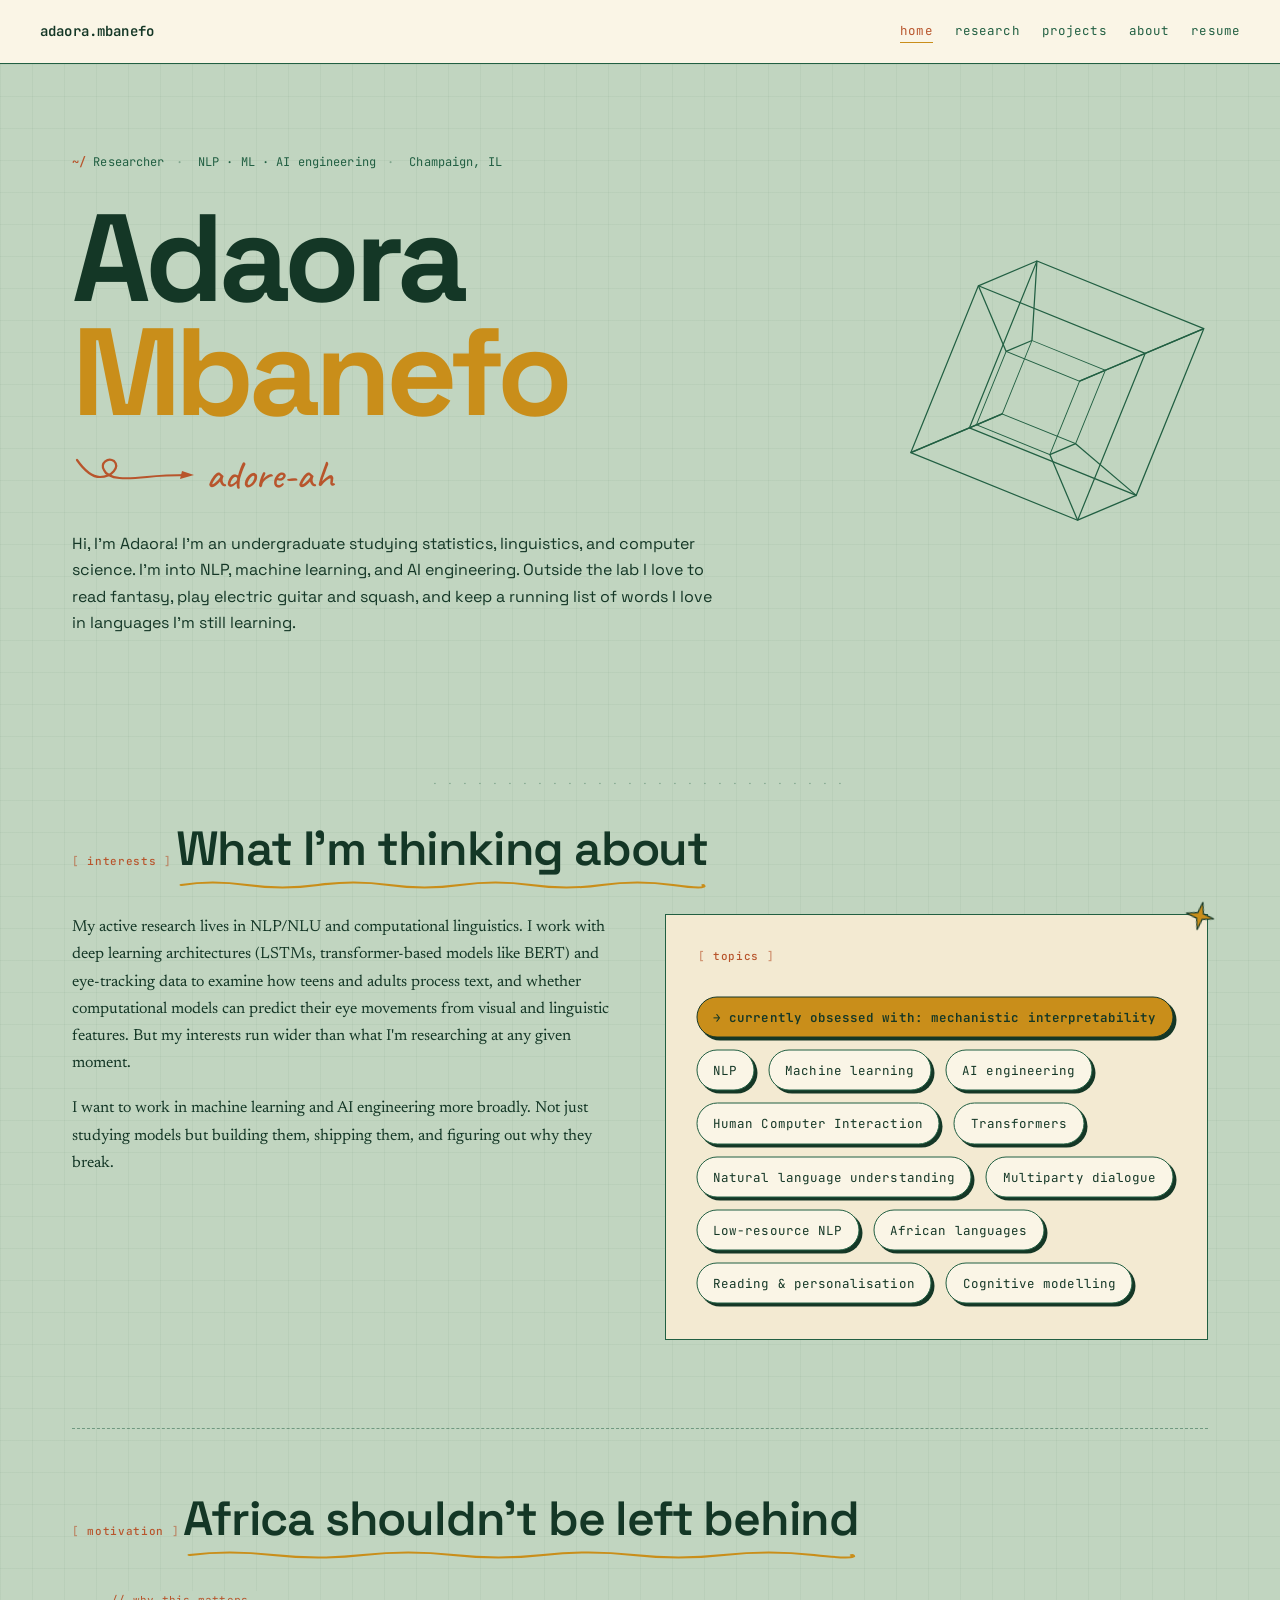
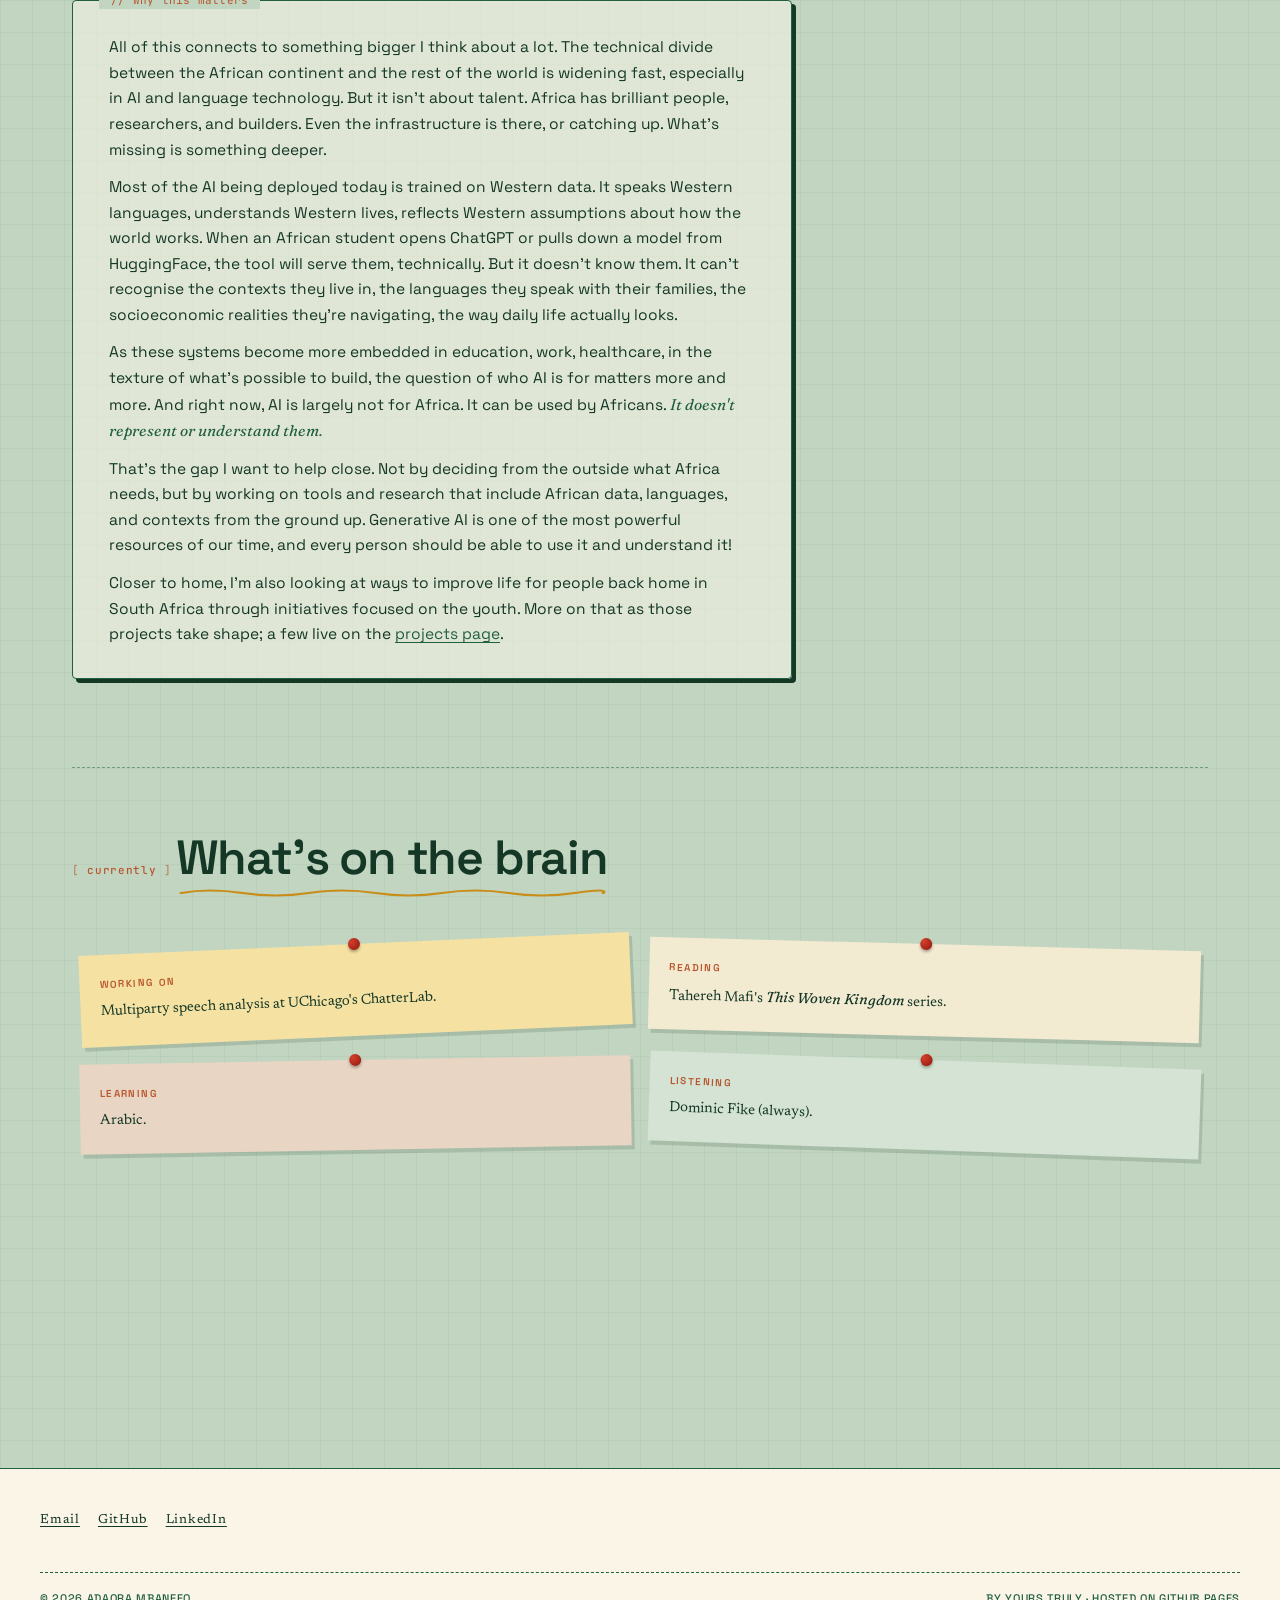
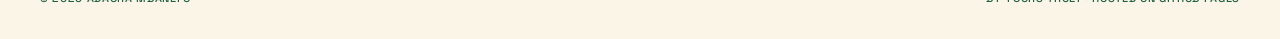
==== index.html @ 8d69d429 "cube position fix 2.0" ====
<!DOCTYPE html>
<html lang="en">
<head>
  <meta charset="UTF-8">
  <meta name="viewport" content="width=device-width, initial-scale=1.0">
  <title>Adaora Mbanefo</title>
  <meta name="description" content="Adaora Mbanefo is an undergraduate at UIUC. NLP, machine learning, AI engineering, and deep love of all things language.">
  <link rel="stylesheet" type="text/css" href="/style.css">
</head>
<body>

  <header>
    <div class="nav-inner">
      <a href="/" class="brand">adaora.mbanefo</a>
      <nav>
        <ul>
          <li><a href="/" class="active">home</a></li>
          <li><a href="/research/">research</a></li>
          <li><a href="/projects/">projects</a></li>
          <li><a href="/about/">about</a></li>
          <li><a href="/resume/">resume</a></li>
        </ul>
      </nav>
    </div>
  </header>

  <main>

    <!-- hero -->
    <section class="hero reveal">
      <div class="hero-text">
        <div class="meta">
          <span>Researcher</span>
          <span>NLP &middot; ML &middot; AI engineering</span>
          <span>Champaign, IL</span>
        </div>

        <h1>Adaora<br><span class="accent">Mbanefo</span></h1>
        <div class="pron-wrap">
          <svg class="arrow-to-pron" viewBox="0 0 130 40" xmlns="http://www.w3.org/2000/svg" aria-hidden="true">
            <path d="M 5 5 C 12 15 20 22 28 22 C 40 22 48 12 42 6 C 36 2 28 8 32 15 C 36 25 55 24 75 22 C 92 20 108 20 118 20" fill="none" stroke="#b8552c" stroke-width="2.2" stroke-linecap="round" stroke-linejoin="round"/>
            <path d="M 110 16 L 122 20 L 108 24 Z" fill="#b8552c"/>
          </svg>
          <span class="name-pronunciation">adore-ah</span>
        </div>

        <p class="hero-bio">
          Hi, I'm Adaora! I'm an undergraduate studying statistics,
          linguistics, and computer science. I'm into NLP, machine learning, and AI engineering.
          Outside the lab I love to read fantasy, play electric guitar and squash,
          and keep a running list of words I love in languages I'm still
          learning.
        </p>
      </div>

      <!-- rotating 4D tesseract wireframe -->
      <div class="tesseract-bg" aria-hidden="true">
        <svg viewBox="-100 -100 200 200" xmlns="http://www.w3.org/2000/svg" fill="none" stroke="#215f42" stroke-width="0.7">
          <g>
            <animateTransform attributeName="transform" attributeType="XML" type="rotate"
              from="0 0 0" to="360 0 0" dur="40s" repeatCount="indefinite"/>
            <!-- outer cube -->
            <polygon points="-50,-50 50,-50 50,50 -50,50"/>
            <polygon points="-25,-75 75,-75 75,25 -25,25"/>
            <line x1="-50" y1="-50" x2="-25" y2="-75"/>
            <line x1="50" y1="-50" x2="75" y2="-75"/>
            <line x1="50" y1="50" x2="75" y2="25"/>
            <line x1="-50" y1="50" x2="-25" y2="25"/>
            <!-- inner cube -->
            <polygon points="-22,-22 22,-22 22,22 -22,22" stroke-width="0.5"/>
            <polygon points="-11,-33 33,-33 33,11 -11,11" stroke-width="0.5"/>
            <line x1="-22" y1="-22" x2="-11" y2="-33"/>
            <line x1="22" y1="-22" x2="33" y2="-33"/>
            <line x1="22" y1="22" x2="33" y2="11"/>
            <line x1="-22" y1="22" x2="-11" y2="11"/>
            <!-- connections outer to inner -->
            <line x1="-50" y1="-50" x2="-22" y2="-22"/>
            <line x1="50" y1="-50" x2="22" y2="-22"/>
            <line x1="50" y1="50" x2="22" y2="22"/>
            <line x1="-50" y1="50" x2="-22" y2="22"/>
            <line x1="-25" y1="-75" x2="-11" y2="-33"/>
            <line x1="75" y1="-75" x2="33" y2="-33"/>
            <line x1="75" y1="25" x2="33" y2="11"/>
            <line x1="-25" y1="25" x2="-11" y2="11"/>
          </g>
        </svg>
      </div>
    </section>

    <div class="ascii-rule">· · · · · · · · · · · · · · · · · · · · · · · · · · · ·</div>

    <!-- interests -->
    <section class="reveal-on-scroll">
      <p class="eyebrow">Interests</p>
      <h2 class="section-h">What I'm thinking about<svg class="squiggle" viewBox="0 0 300 10" preserveAspectRatio="none" aria-hidden="true"><path d="M 3 5 Q 20 0, 40 5 T 80 5 T 120 5 T 160 5 T 200 5 T 240 5 T 280 5 T 297 5" fill="none" stroke="#c98e1a" stroke-width="2" stroke-linecap="round"/></svg></h2>

      <div class="two-col interests-cols">
        <div>
          <p>
            My active research lives in NLP/NLU and computational linguistics. I
            work with deep learning architectures (LSTMs, transformer-based
            models like BERT) and eye-tracking data to examine how teens and
            adults process text, and whether computational models can
            predict their eye movements from visual and linguistic features.
            But my interests run wider than what I'm researching at any
            given moment.
          </p>
          <p>
            I want to work in machine learning and AI engineering more
            broadly. Not just studying models but building them, shipping
            them, and figuring out why they break. 
          </p>
        </div>

        <div class="panel panel-warm" style="position: relative;">
          <svg viewBox="0 0 24 24" xmlns="http://www.w3.org/2000/svg" width="34" height="34" style="position: absolute; top: -16px; right: -10px; transform: rotate(12deg);">
            <path d="M12 2 L14 10 L22 12 L14 14 L12 22 L10 14 L2 12 L10 10 Z" fill="#c98e1a" stroke="#143726" stroke-width="0.8"/>
          </svg>
          <p class="eyebrow" style="margin-bottom:12px;">Topics</p>
          <div class="chips">
            <span class="chip chip-mustard">currently obsessed with: mechanistic interpretability</span>
            <span class="chip">NLP</span>
            <span class="chip">Machine learning</span>
            <span class="chip">AI engineering</span>
            <span class="chip">Human Computer Interaction</span>
            <span class="chip">Transformers</span>
            <span class="chip">Natural language understanding</span>
            <span class="chip">Multiparty dialogue</span>
            <span class="chip">Low-resource NLP</span>
            <span class="chip">African languages</span>
            <span class="chip">Reading &amp; personalisation</span>
            <span class="chip">Cognitive modelling</span>
          </div>
        </div>
      </div>
    </section>

    <hr class="divider">

    <!-- africa -->
    <section class="reveal-on-scroll">
      <p class="eyebrow">Motivation</p>
      <h2 class="section-h">Africa shouldn't be left behind<svg class="squiggle" viewBox="0 0 300 10" preserveAspectRatio="none" aria-hidden="true"><path d="M 3 5 Q 20 0, 40 5 T 80 5 T 120 5 T 160 5 T 200 5 T 240 5 T 280 5 T 297 5" fill="none" stroke="#c98e1a" stroke-width="2" stroke-linecap="round"/></svg></h2>

      <div class="motivation-block">
        <p>
          All of this connects to something bigger I think about a lot.
          The technical divide between the African continent and the
          rest of the world is widening fast, especially in AI and
          language technology. But it isn't about talent. Africa has
          brilliant people, researchers, and builders. Even the
          infrastructure is there, or catching up. What's missing is
          something deeper.
        </p>
        <p>
          Most of the AI being deployed today is trained on Western
          data. It speaks Western languages, understands Western lives,
          reflects Western assumptions about how the world works. When
          an African student opens ChatGPT or pulls down a model from
          HuggingFace, the tool will serve them, technically. But it
          doesn't know them. It can't recognise the contexts they live
          in, the languages they speak with their families, the
          socioeconomic realities they're navigating, the way daily
          life actually looks.
        </p>
        <p>
          As these systems become more embedded in education, work,
          healthcare, in the texture of what's possible to build, the
          question of who AI is for matters more and more. And right
          now, AI is largely not for Africa. It can be used by
          Africans. <em>It doesn't represent or understand them.</em>
        </p>
        <p>
          That's the gap I want to help close. Not by deciding from
          the outside what Africa needs, but by working on tools and
          research that include African data, languages, and contexts
          from the ground up. Generative AI is one of the most
          powerful resources of our time, and every person should be
          able to use it and understand it!
        </p>
        <p>
          Closer to home, I'm also looking at ways to improve life for
          people back home in South Africa through initiatives focused
          on the youth. More on that as those projects take shape; a
          few live on the <a href="/projects/">projects page</a>.
        </p>
      </div>
    </section>

    <hr class="divider">

    <!-- currently -->
    <section class="reveal-on-scroll">
      <p class="eyebrow">Currently</p>
      <h2 class="section-h">What's on the brain<svg class="squiggle" viewBox="0 0 260 10" preserveAspectRatio="none" aria-hidden="true"><path d="M 3 5 Q 20 0, 40 5 T 80 5 T 120 5 T 160 5 T 200 5 T 240 5 T 257 5" fill="none" stroke="#c98e1a" stroke-width="2" stroke-linecap="round"/></svg></h2>

      <div class="corkboard">
        <div class="sticky sticky-1">
          <div class="pushpin"></div>
          <span class="sticky-label">Working on</span>
          Multiparty speech analysis at UChicago's ChatterLab.
        </div>
        <div class="sticky sticky-2">
          <div class="pushpin"></div>
          <span class="sticky-label">Reading</span>
          Tahereh Mafi's <em>This Woven Kingdom</em> series.
        </div>
        <div class="sticky sticky-3">
          <div class="pushpin"></div>
          <span class="sticky-label">Learning</span>
          Arabic.
        </div>
        <div class="sticky sticky-4">
          <div class="pushpin"></div>
          <span class="sticky-label">Listening</span>
          Dominic Fike (always).
        </div>
      </div>
    </section>

  </main>

  <footer>
    <div class="footer-inner">
      <div>
        <div class="footer-links">
          <a href="mailto:adaorambanefo@gmail.com">Email</a>
          <a href="https://github.com/adodobird8" target="_blank" rel="noopener">GitHub</a>
          <a href="https://www.linkedin.com/in/adaora-mbanefo/" target="_blank" rel="noopener">LinkedIn</a>
        </div>
      </div>
      <div class="footer-copy">
        <span>&copy; 2026 Adaora Mbanefo</span>
        <span>By yours truly &middot; Hosted on GitHub Pages</span>
      </div>
    </div>
  </footer>

  <script src="/script.js" defer></script>
</body>
</html>
---- style.css ----
/* adaora mbanefo's personal site.
   sage + cream + mustard. serif body, characterful display. */

@import url('https://fonts.googleapis.com/css2?family=Caveat:wght@400;500&family=Fraunces:ital,opsz,wght,SOFT,WONK@0,9..144,400..700,0..100,0..1;1,9..144,400..700,0..100,0..1&family=JetBrains+Mono:wght@400;500;600&family=Newsreader:ital,opsz,wght@0,6..72,400..700;1,6..72,400..700&family=Space+Grotesk:wght@400;500;600;700&display=swap');

:root {
  --sage:        #c1d5c0;   /* original bg, kept */
  --sage-soft:   #d4e3d3;
  --sage-deep:   #a8c4a7;
  --forest:      #215f42;   /* original text, kept */
  --forest-ink:  #143726;
  --cream:       #faf5e6;
  --cream-warm:  #f3ead2;
  --mustard:     #c98e1a;
  --rust:        #b8552c;
  --ink:         #1a1a1a;

  --serif:      'Fraunces', 'Cormorant Garamond', Georgia, serif;
  --serif-body: 'Newsreader', 'Source Serif', Georgia, serif;
  --mono:       'Space Grotesk', 'Helvetica Neue', sans-serif;
  --mono-code:  'JetBrains Mono', 'Menlo', monospace;
  --sans-bold:  'Space Grotesk', 'Helvetica Neue', sans-serif;
  --script:     'Caveat', cursive;

  --maxw: 1200px;
}

* { box-sizing: border-box; }

html { scroll-behavior: smooth; }

body {
  font-family: var(--serif-body);
  font-size: 16px;
  line-height: 1.7;
  color: var(--forest-ink);
  background-color: var(--sage);
  margin: 0;
  padding: 0;
  /* techy grid pattern */
  background-image:
    linear-gradient(rgba(20,55,38,0.04) 1px, transparent 1px),
    linear-gradient(90deg, rgba(20,55,38,0.04) 1px, transparent 1px);
  background-size: 32px 32px;
}

::selection { background: var(--mustard); color: var(--cream); }

/* header / nav */

header {
  background: var(--cream);
  border-bottom: 1px solid var(--forest);
  padding: 18px 32px;
  position: sticky;
  top: 0;
  z-index: 50;
}

.nav-inner {
  max-width: var(--maxw);
  margin: 0 auto;
  display: flex;
  justify-content: space-between;
  align-items: center;
  flex-wrap: wrap;
  gap: 16px;
}

.brand {
  font-family: var(--mono-code);
  font-size: 14px;
  font-weight: 600;
  letter-spacing: 0.01em;
  color: var(--forest-ink);
  text-decoration: none;
  display: flex;
  align-items: baseline;
  gap: 8px;
}
.brand .dot { color: var(--mustard); font-size: 20px; line-height: 0; }

nav ul {
  list-style: none;
  margin: 0;
  padding: 0;
  display: flex;
  flex-wrap: wrap;
  gap: 22px;
}

nav ul li a {
  color: var(--forest);
  text-decoration: none;
  font-family: var(--mono-code);
  font-size: 12.5px;
  font-weight: 400;
  letter-spacing: 0.01em;
  text-transform: none;
  position: relative;
  padding: 4px 0;
  transition: color 0.2s;
}

nav ul li a::after {
  content: "";
  position: absolute;
  left: 0;
  bottom: 0;
  width: 0;
  height: 1.5px;
  background: var(--mustard);
  transition: width 0.25s ease;
}

nav ul li a:hover { color: var(--rust); }
nav ul li a:hover::after { width: 100%; }
nav ul li a.active { color: var(--rust); }
nav ul li a.active::after { width: 100%; }

/* layout */

main {
  max-width: var(--maxw);
  margin: 0 auto;
  padding: 64px 32px 120px;
}

section { margin-bottom: 88px; }

/* typography */

h1, h2, h3 {
  font-family: var(--serif);
  font-weight: 450;
  color: var(--forest-ink);
  font-variation-settings: 'SOFT' 50, 'WONK' 0;
}

h1 {
  font-family: var(--sans-bold);
  font-size: clamp(56px, 11vw, 124px);
  line-height: 0.92;
  letter-spacing: -0.045em;
  margin: 0 0 8px;
  font-weight: 700;
  padding-bottom: 4px;
}

h1 .accent { color: var(--mustard); font-style: normal; font-weight: 700; }

.name-pronunciation {
  font-family: var(--script);
  font-size: 40px;
  font-weight: 500;
  color: var(--rust);
  margin: 0;
  letter-spacing: 0.01em;
  line-height: 1;
  display: inline-block;
}

h2 {
  font-family: var(--sans-bold);
  font-size: clamp(32px, 5vw, 48px);
  line-height: 1.1;
  letter-spacing: -0.025em;
  margin: 0 0 24px;
  font-weight: 600;
  padding-bottom: 4px;
}

h3 {
  font-family: var(--sans-bold);
  font-size: 22px;
  line-height: 1.25;
  margin: 0 0 8px;
  font-weight: 600;
  letter-spacing: -0.015em;
  padding-bottom: 2px;
}

.eyebrow {
  font-family: var(--mono-code);
  font-size: 11px;
  font-weight: 500;
  letter-spacing: 0.06em;
  text-transform: lowercase;
  color: var(--rust);
  margin-bottom: 14px;
  display: inline-block;
}
.eyebrow::before {
  content: "[ ";
  opacity: 0.6;
}
.eyebrow::after {
  content: " ]";
  opacity: 0.6;
}

p { margin: 0 0 18px; }

a { color: var(--forest); text-decoration: underline; text-decoration-thickness: 1px; text-underline-offset: 3px; }
a:hover { color: var(--rust); }

/* hero */

.hero {
  padding-top: 24px;
  padding-bottom: 32px;
  position: relative;
  display: grid;
  grid-template-columns: minmax(0, 1fr) 360px;
  align-items: center;
  gap: 32px;
}
.hero-text { min-width: 0; }
@media (max-width: 900px) {
  .hero { grid-template-columns: 1fr; }
}

.hero .meta {
  display: block;
  font-family: var(--mono-code);
  font-size: 12px;
  font-weight: 400;
  letter-spacing: 0.01em;
  text-transform: none;
  color: var(--forest);
  margin-bottom: 28px;
}
.hero .meta::before {
  content: "~/ ";
  color: var(--rust);
  font-weight: 500;
}
.hero .meta span {
  display: inline;
  margin-right: 4px;
}
.hero .meta span::before {
  content: "";
  display: none;
}
.hero .meta span:not(:last-child)::after {
  content: " · ";
  color: var(--forest);
  opacity: 0.4;
  margin: 0 4px;
}

.hero-bio {
  max-width: 640px;
  font-family: var(--sans-bold);
  font-size: 16px;
  font-weight: 400;
  line-height: 1.65;
  margin-top: 26px;
}

/* card / panel */

.panel {
  background: var(--cream);
  border: 1px solid var(--forest);
  padding: 28px 32px;
  position: relative;
}

.panel + .panel { margin-top: 20px; }

.panel-warm {
  background: var(--cream-warm);
}

/* dashed divider in the indie-web spirit */
.divider {
  border: none;
  border-top: 1px dashed var(--forest);
  margin: 64px 0;
  opacity: 0.5;
}

/* two-column */

.two-col {
  display: grid;
  grid-template-columns: 1fr 1fr;
  gap: 48px;
}
.interests-cols {
  grid-template-columns: 1.2fr 0.8fr;
  align-items: start;
}
@media (max-width: 720px) {
  .two-col { grid-template-columns: 1fr; gap: 32px; }
  .interests-cols { grid-template-columns: 1fr; }
}

/* tag chips */

.chips {
  display: flex;
  flex-wrap: wrap;
  gap: 12px 14px;
  margin-top: 16px;
  padding: 4px 0 6px;
}
.chip {
  font-family: var(--mono-code);
  font-size: 12.5px;
  font-weight: 400;
  letter-spacing: 0.005em;
  padding: 9px 16px;
  background: var(--cream);
  border: 1px solid var(--forest);
  color: var(--forest-ink);
  border-radius: 999px;
  display: inline-block;
  box-shadow: 3px 3px 0 var(--forest-ink);
  transform: translate(-1.5px, -1.5px);
  transition: transform 0.2s cubic-bezier(0.34, 1.56, 0.64, 1), box-shadow 0.2s, background 0.2s;
  cursor: default;
  white-space: nowrap;
}
.chip:hover {
  transform: translate(-4px, -4px);
  box-shadow: 6px 6px 0 var(--forest-ink);
  background: var(--cream-warm);
}
.chip-mustard {
  background: var(--mustard);
  color: var(--forest-ink);
  border-color: var(--forest-ink);
  font-weight: 600;
}
.chip-mustard::before { content: "→ "; }
.chip-mustard:hover { background: var(--mustard); }

/* see-through workshop bubbles */
.chip-ghost {
  background: transparent;
  box-shadow: none;
  transform: none;
  border-style: dashed;
  color: var(--forest);
}
.chip-ghost:hover {
  background: rgba(250, 245, 230, 0.4);
  box-shadow: none;
  transform: translateY(-2px);
}

/* project / research grid */

.grid {
  display: grid;
  grid-template-columns: repeat(2, 1fr);
  gap: 24px;
}
@media (max-width: 720px) {
  .grid { grid-template-columns: 1fr; }
}

.card {
  background: var(--cream);
  border: 1px solid var(--forest);
  padding: 28px;
  display: flex;
  flex-direction: column;
  gap: 12px;
  transition: transform 0.3s cubic-bezier(0.34, 1.56, 0.64, 1), box-shadow 0.3s;
  position: relative;
}
.card:hover {
  transform: translate(-4px, -4px);
  box-shadow: 8px 8px 0 var(--forest-ink);
}

/* Scroll-reveal: sections fade up as they enter view */
.reveal-on-scroll {
  opacity: 0;
  transform: translateY(24px);
  transition: opacity 0.7s ease, transform 0.7s cubic-bezier(0.22, 1, 0.36, 1);
}
.reveal-on-scroll.is-visible {
  opacity: 1;
  transform: translateY(0);
}

/* Floating background doodles */
.doodle {
  position: absolute;
  pointer-events: none;
  opacity: 0.35;
  z-index: 0;
}
.doodle-squiggle {
  animation: doodle-drift 8s ease-in-out infinite;
}
@keyframes doodle-drift {
  0%, 100% { transform: translate(0, 0) rotate(0deg); }
  50% { transform: translate(4px, -6px) rotate(3deg); }
}
.card .card-meta {
  font-family: var(--mono);
  font-size: 11px;
  letter-spacing: 0.12em;
  text-transform: uppercase;
  color: var(--rust);
}
.card h3 { font-size: 26px; margin: 0; }
.card p { font-size: 14px; margin: 0; }
.card .card-links {
  margin-top: auto;
  display: flex;
  gap: 16px;
  font-size: 12px;
  letter-spacing: 0.06em;
  text-transform: uppercase;
  padding-top: 12px;
}

/* workshop / "coming soon" section */

.workshop-intro {
  font-family: var(--serif);
  font-style: italic;
  font-size: 24px;
  color: var(--forest);
  margin: 0 0 36px;
  letter-spacing: 0.01em;
}

.workshop-grid {
  display: grid;
  grid-template-columns: repeat(2, 1fr);
  gap: 16px;
  margin-top: 16px;
}
@media (max-width: 720px) {
  .workshop-grid { grid-template-columns: 1fr; }
}

.workshop-card {
  border: 1.5px dashed var(--forest);
  background: rgba(243, 234, 210, 0.5);
  padding: 22px 24px;
  border-radius: 4px;
  display: flex;
  flex-direction: column;
  gap: 14px;
}
.workshop-card h3 {
  font-family: var(--sans-bold);
  font-size: 19px;
  font-weight: 600;
  letter-spacing: -0.015em;
  line-height: 1.1;
  margin: 0;
  color: var(--forest-ink);
}

.workshop-pending {
  text-align: center;
  font-family: var(--mono);
  font-size: 12px;
  letter-spacing: 0.4em;
  text-transform: uppercase;
  color: var(--rust);
  margin-top: 44px;
  font-style: italic;
  opacity: 0.85;
}

/* research entries */

.research-entries {
  margin-top: 24px;
}
.research-entry {
  border-left: 2px solid var(--forest);
  padding: 4px 0 4px 26px;
  margin-bottom: 44px;
}
.research-lab {
  font-family: var(--mono-code);
  font-size: 12px;
  color: var(--rust);
  margin: 0 0 8px;
  letter-spacing: 0.01em;
}
.research-entry h2 {
  font-family: var(--sans-bold);
  font-size: clamp(22px, 3vw, 28px);
  font-weight: 600;
  letter-spacing: -0.015em;
  line-height: 1.12;
  margin: 0 0 10px;
  max-width: 720px;
}
.research-people {
  font-family: var(--mono-code);
  font-size: 12.5px;
  color: var(--forest);
  margin: 0 0 16px;
}
.research-people .with-label {
  color: var(--rust);
  font-size: 12.5px;
  margin-right: 6px;
}
.research-entry p {
  font-family: var(--sans-bold);
  max-width: 720px;
  font-size: 14.5px;
  line-height: 1.65;
  margin: 0 0 12px;
}
.research-entry p:last-child {
  margin-bottom: 0;
}

/* lists for research */

.pubs { list-style: none; margin: 0; padding: 0; }
.pubs li {
  border-top: 1px solid var(--forest);
  padding: 24px 0;
  display: grid;
  grid-template-columns: 100px 1fr;
  gap: 24px;
  align-items: start;
}
.pubs li:last-child { border-bottom: 1px solid var(--forest); }
.pubs .year {
  font-family: var(--mono);
  font-size: 13px;
  letter-spacing: 0.1em;
  color: var(--rust);
  padding-top: 4px;
}
.pubs .pub-title { font-family: var(--serif); font-size: 22px; line-height: 1.25; margin-bottom: 8px; }
.pubs .pub-meta { font-size: 13px; color: var(--forest); margin-bottom: 6px; }
.pubs .pub-status {
  display: inline-block;
  font-family: var(--mono);
  font-size: 10px;
  letter-spacing: 0.1em;
  text-transform: uppercase;
  padding: 3px 8px;
  background: var(--sage-soft);
  border: 1px solid var(--forest);
  margin-top: 6px;
}
@media (max-width: 600px) {
  .pubs li { grid-template-columns: 1fr; gap: 8px; }
}

/* resume styles */

.resume {
  background: var(--cream);
  border: 1px solid var(--forest);
  padding: 56px 64px;
}
@media (max-width: 720px) {
  .resume { padding: 32px 24px; }
}

.resume h2 {
  font-size: 36px;
  margin-top: 36px;
  margin-bottom: 16px;
  border-bottom: 1px solid var(--forest);
  padding-bottom: 8px;
}
.resume h2:first-of-type { margin-top: 0; }
.resume .resume-item { margin-bottom: 20px; }
.resume .resume-item .row {
  display: flex;
  justify-content: space-between;
  flex-wrap: wrap;
  gap: 8px;
  margin-bottom: 4px;
}
.resume .resume-item .role { font-weight: 700; }
.resume .resume-item .when {
  font-family: var(--mono);
  font-size: 12px;
  color: var(--rust);
  letter-spacing: 0.06em;
}
.resume .resume-item ul {
  margin: 6px 0 0;
  padding-left: 18px;
  font-size: 14px;
}
.resume .resume-item ul li { margin-bottom: 4px; }

.resume .download {
  display: inline-block;
  margin-top: 24px;
  padding: 10px 20px;
  background: var(--mustard);
  color: var(--cream);
  text-decoration: none;
  font-family: var(--mono);
  font-size: 12px;
  letter-spacing: 0.12em;
  text-transform: uppercase;
  border: 1px solid var(--forest-ink);
  transition: transform 0.2s;
}
.resume .download:hover { transform: translate(-2px, -2px); box-shadow: 4px 4px 0 var(--forest-ink); color: var(--cream); }

/* currently — bulletin board with sticky notes */

.corkboard {
  display: grid;
  grid-template-columns: repeat(2, 1fr);
  gap: 24px 18px;
  padding: 22px 8px 30px;
}
@media (max-width: 620px) {
  .corkboard { grid-template-columns: 1fr; }
}

.sticky {
  padding: 22px 20px;
  min-height: 90px;
  font-family: var(--serif-body);
  font-size: 14.5px;
  line-height: 1.55;
  color: var(--forest-ink);
  position: relative;
  transition: transform 0.3s cubic-bezier(0.34, 1.56, 0.64, 1), box-shadow 0.3s;
  box-shadow: 3px 4px 0 rgba(20,55,38,0.15);
}
.sticky:hover {
  transform: scale(1.05) rotate(0deg) !important;
  box-shadow: 5px 6px 0 rgba(20,55,38,0.25);
  z-index: 10;
}
.sticky em {
  font-family: var(--serif);
  font-variation-settings: 'SOFT' 60;
}
.sticky-label {
  font-family: var(--mono);
  font-size: 10px;
  font-weight: 600;
  letter-spacing: 0.14em;
  text-transform: uppercase;
  color: var(--rust);
  margin-bottom: 8px;
  display: block;
}
.sticky-1 { background: #f5e2a3; transform: rotate(-2.5deg); }
.sticky-2 { background: #f3ead2; transform: rotate(1.5deg); }
.sticky-3 { background: #e8d5c4; transform: rotate(-1deg); }
.sticky-4 { background: #d4e3d3; transform: rotate(2deg); }

.pushpin {
  position: absolute;
  top: -6px;
  left: 50%;
  transform: translateX(-50%);
  width: 12px;
  height: 12px;
  border-radius: 50%;
  background: radial-gradient(circle at 30% 30%, #d63d2a, #8b1a0f);
  box-shadow: 0 2px 3px rgba(0,0,0,0.3);
}

/* section headings with permanent squiggle underline */

.section-h {
  display: inline-block;
  position: relative;
  padding-bottom: 14px;
}
.section-h .squiggle {
  position: absolute;
  bottom: 0;
  left: 0;
  width: 100%;
  height: 10px;
  overflow: visible;
}

/* hero — hand-drawn arrow to adore-ah (flex layout, tip aligned to text center) */

.pron-wrap {
  display: inline-flex;
  align-items: center;
  gap: 4px;
  margin-top: 14px;
}
.arrow-to-pron {
  width: 130px;
  height: 40px;
  flex-shrink: 0;
  pointer-events: none;
}

/* techy project cards */

.project-grid {
  display: grid;
  grid-template-columns: repeat(2, 1fr);
  gap: 16px;
  margin-top: 16px;
}
@media (max-width: 720px) {
  .project-grid { grid-template-columns: 1fr; }
}
.project-card {
  border: 1px solid var(--forest);
  background: var(--cream);
  padding: 22px 24px;
  border-radius: 4px;
  box-shadow: 4px 4px 0 var(--forest-ink);
  transition: transform 0.2s cubic-bezier(0.34, 1.56, 0.64, 1), box-shadow 0.2s;
  display: flex;
  flex-direction: column;
}
.project-card:hover {
  transform: translate(-3px, -3px);
  box-shadow: 7px 7px 0 var(--forest-ink);
}
.project-card .p-meta {
  font-family: var(--mono-code);
  font-size: 10.5px;
  color: var(--rust);
  letter-spacing: 0.04em;
  margin-bottom: 8px;
}
.project-card h3 {
  font-family: var(--sans-bold);
  font-size: 19px;
  font-weight: 600;
  letter-spacing: -0.015em;
  margin: 0 0 8px;
}
.project-card p {
  font-family: var(--sans-bold);
  font-size: 13.5px;
  line-height: 1.55;
  margin: 0 0 14px;
  color: var(--forest-ink);
}
.p-tags { display: flex; flex-wrap: wrap; gap: 6px; margin-top: auto; }
.p-tags span {
  font-family: var(--mono-code);
  font-size: 10px;
  padding: 4px 9px;
  border: 1px solid rgba(20,55,38,0.3);
  border-radius: 999px;
  color: var(--forest);
}
.p-links {
  margin-top: 14px;
  font-family: var(--mono-code);
  font-size: 12px;
}
.p-links a { color: var(--forest); text-decoration: none; border-bottom: 1px dashed var(--forest); }
.p-links a:hover { color: var(--rust); border-color: var(--rust); }
.workshop-intro {
  font-family: var(--mono-code);
  font-size: 13px;
  color: var(--forest);
  margin: 0 0 16px;
  opacity: 0.8;
}

/* internal page headers (techy) */

.page-head { margin-bottom: 48px; }
.page-title {
  font-family: var(--sans-bold);
  font-size: clamp(48px, 8vw, 84px);
  font-weight: 700;
  letter-spacing: -0.035em;
  line-height: 0.95;
  margin: 0;
  color: var(--forest-ink);
}
.page-subtitle {
  font-family: var(--mono-code);
  font-size: 13px;
  color: var(--rust);
  margin: 14px 0 0;
}
.page-subtitle a { color: var(--forest); }
.more-coming {
  text-align: center;
  font-family: var(--mono-code);
  font-size: 13px;
  color: var(--forest);
  opacity: 0.7;
}

/* about page body */

.about-body {
  max-width: 680px;
}
.about-body p {
  font-family: var(--sans-bold);
  font-size: 16px;
  line-height: 1.7;
  margin: 0 0 20px;
  color: var(--forest-ink);
}
.about-lab-block {
  border: 1px solid var(--forest);
  background: rgba(250, 245, 230, 0.55);
  padding: 26px 30px;
  border-radius: 4px;
  box-shadow: 4px 4px 0 var(--forest-ink);
  max-width: 680px;
  margin-top: 36px;
}
.outside-list {
  list-style: none;
  padding: 0;
  margin: 0;
  font-family: var(--sans-bold);
  font-size: 15px;
  line-height: 1.95;
}
.outside-list em { font-family: var(--serif); font-style: italic; }

/* about — things i love list */

.things-list ul { list-style: none; padding: 0; margin: 0; }
.things-list li {
  font-family: var(--sans-bold);
  font-size: 15px;
  line-height: 1.6;
  padding: 12px 0;
  border-bottom: 1px dashed rgba(20,55,38,0.2);
  display: flex;
  gap: 16px;
  align-items: baseline;
}
.things-list li:last-child { border-bottom: none; }
.things-list .kind {
  font-family: var(--mono-code);
  font-size: 11px;
  color: var(--rust);
  letter-spacing: 0.06em;
  flex-shrink: 0;
  width: 90px;
}
.things-list em { font-family: var(--serif); font-style: italic; }

/* rotating tesseract wireframe (sits in the hero's right column, SVG self-animates) */
.tesseract-bg {
  width: 100%;
  max-width: 360px;
  opacity: 0.5;
  pointer-events: none;
  justify-self: center;
}
.tesseract-bg svg { width: 100%; height: auto; display: block; }
@media (max-width: 900px) {
  .tesseract-bg {
    display: none;
  }
}

/* motivation block — code-comment framing (replaces africa panel) */

.motivation-block {
  border: 1px solid var(--forest);
  background: rgba(250, 245, 230, 0.55);
  padding: 34px 36px 30px;
  border-radius: 4px;
  font-family: var(--sans-bold);
  font-size: 15.5px;
  line-height: 1.65;
  color: var(--forest-ink);
  position: relative;
  max-width: 720px;
  box-shadow: 4px 4px 0 var(--forest-ink);
  margin-top: 16px;
}
.motivation-block::before {
  content: "// why this matters";
  position: absolute;
  top: -10px;
  left: 26px;
  background: var(--sage);
  padding: 0 12px;
  font-family: var(--mono-code);
  font-size: 11px;
  color: var(--rust);
  letter-spacing: 0.02em;
}
.motivation-block p { margin: 0 0 12px; }
.motivation-block p:last-child { margin-bottom: 0; }
.motivation-block em {
  font-family: var(--serif);
  font-style: italic;
  color: var(--forest);
}

/* africa-shaped focus panel (uses actual SVG file with overlay text) */

.africa-panel {
  max-width: 560px;
  margin: 0 auto;
}
.africa-map {
  position: relative;
  width: 100%;
}
.africa-img {
  width: 100%;
  height: auto;
  display: block;
}
.africa-overlay {
  position: absolute;
  top: 20%;
  left: 22%;
  right: 22%;
  font-family: var(--serif-body);
  color: var(--forest-ink);
}
.africa-overlay .eyebrow {
  font-family: var(--mono);
  font-size: 10px;
  font-weight: 600;
  letter-spacing: 0.1em;
  text-transform: uppercase;
  color: var(--rust);
  margin: 0 0 8px;
  display: flex;
  align-items: center;
  gap: 6px;
}
.africa-overlay .eyebrow::before {
  content: "";
  display: inline-block;
  width: 14px;
  height: 1px;
  background: var(--rust);
}
.africa-overlay ul {
  list-style: none;
  padding: 0;
  margin: 0;
  font-size: 11px;
  line-height: 1.5;
}
.africa-overlay li {
  margin-bottom: 4px;
}
.africa-overlay em {
  font-family: var(--serif);
  font-style: italic;
}
@media (max-width: 720px) {
  .africa-overlay {
    top: 22%;
    left: 24%;
    right: 22%;
    font-size: 10px;
  }
  .africa-overlay ul { font-size: 10px; }
}

/* corner star on featured work card */

.corner-star {
  position: absolute;
  top: -10px;
  right: -10px;
  transform: rotate(15deg);
  z-index: 2;
}

/* work card colour variations (straight, but not monochrome) */

.card-cream { background: var(--cream); }
.card-warm  { background: var(--cream-warm); }
.card-sage  { background: var(--sage-soft); }

/* footer */

footer {
  background: var(--cream);
  border-top: 1px solid var(--forest);
  padding: 40px 32px 32px;
  margin-top: 80px;
}
.footer-inner {
  max-width: var(--maxw);
  margin: 0 auto;
  display: flex;
  flex-wrap: wrap;
  gap: 32px;
  justify-content: space-between;
  align-items: flex-end;
}
.footer-links {
  display: flex;
  flex-wrap: wrap;
  gap: 18px;
  font-size: 13px;
  letter-spacing: 0.06em;
}
.footer-links a { color: var(--forest-ink); }
.footer-tag {
  font-family: var(--serif);
  font-style: italic;
  font-size: 18px;
  color: var(--forest);
}
.footer-copy {
  width: 100%;
  font-family: var(--mono);
  font-size: 11px;
  letter-spacing: 0.06em;
  text-transform: uppercase;
  font-weight: 500;
  color: var(--forest);
  border-top: 1px dashed var(--forest);
  padding-top: 16px;
  margin-top: 8px;
  display: flex;
  justify-content: space-between;
  flex-wrap: wrap;
  gap: 12px;
}

/* decorative monospace flourish */

.ascii-rule {
  font-family: var(--mono);
  font-size: 10px;
  letter-spacing: 0.5em;
  color: var(--forest);
  opacity: 0.5;
  margin: 32px 0;
  text-align: center;
  white-space: nowrap;
  overflow: hidden;
}

/* page-load reveal */
@keyframes rise {
  from { opacity: 0; transform: translateY(8px); }
  to   { opacity: 1; transform: translateY(0); }
}
.reveal > * { animation: rise 0.7s ease both; }
.reveal > *:nth-child(1) { animation-delay: 0.05s; }
.reveal > *:nth-child(2) { animation-delay: 0.15s; }
.reveal > *:nth-child(3) { animation-delay: 0.25s; }
.reveal > *:nth-child(4) { animation-delay: 0.35s; }
.reveal > *:nth-child(5) { animation-delay: 0.45s; }
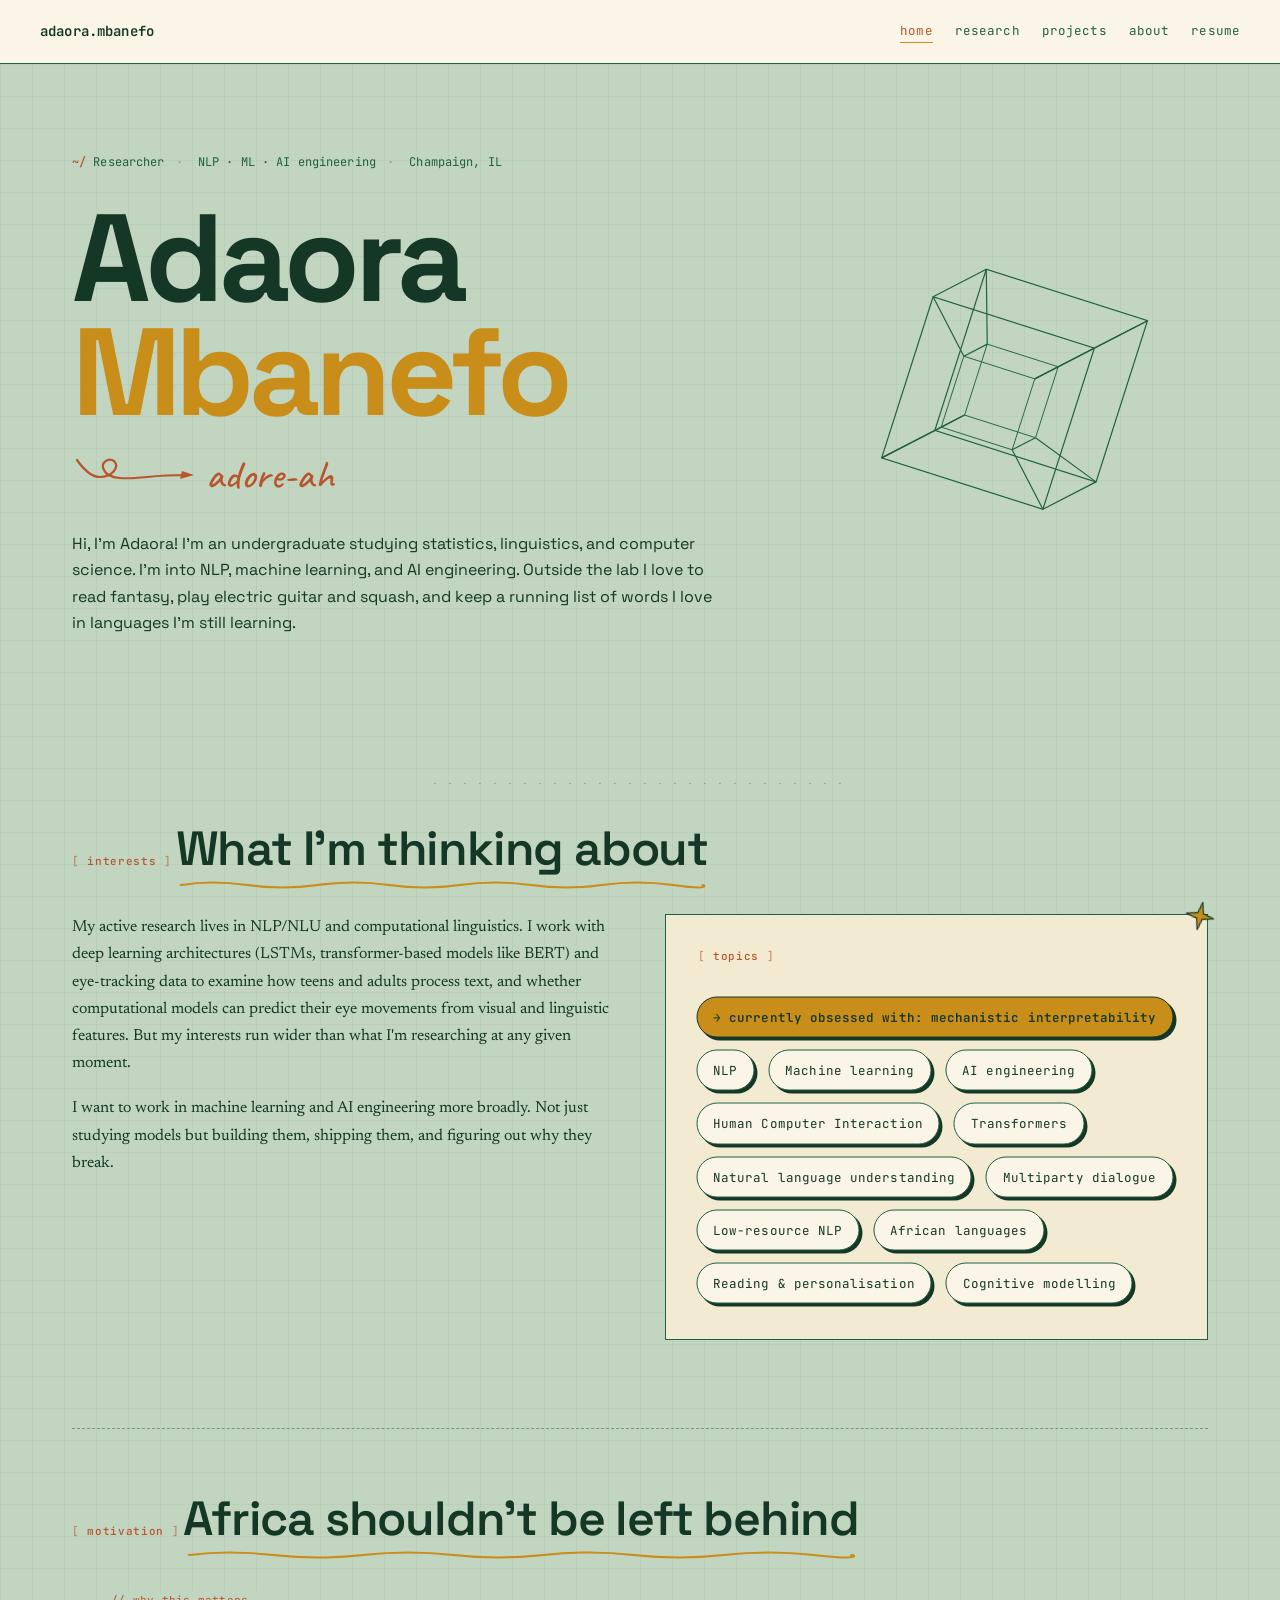
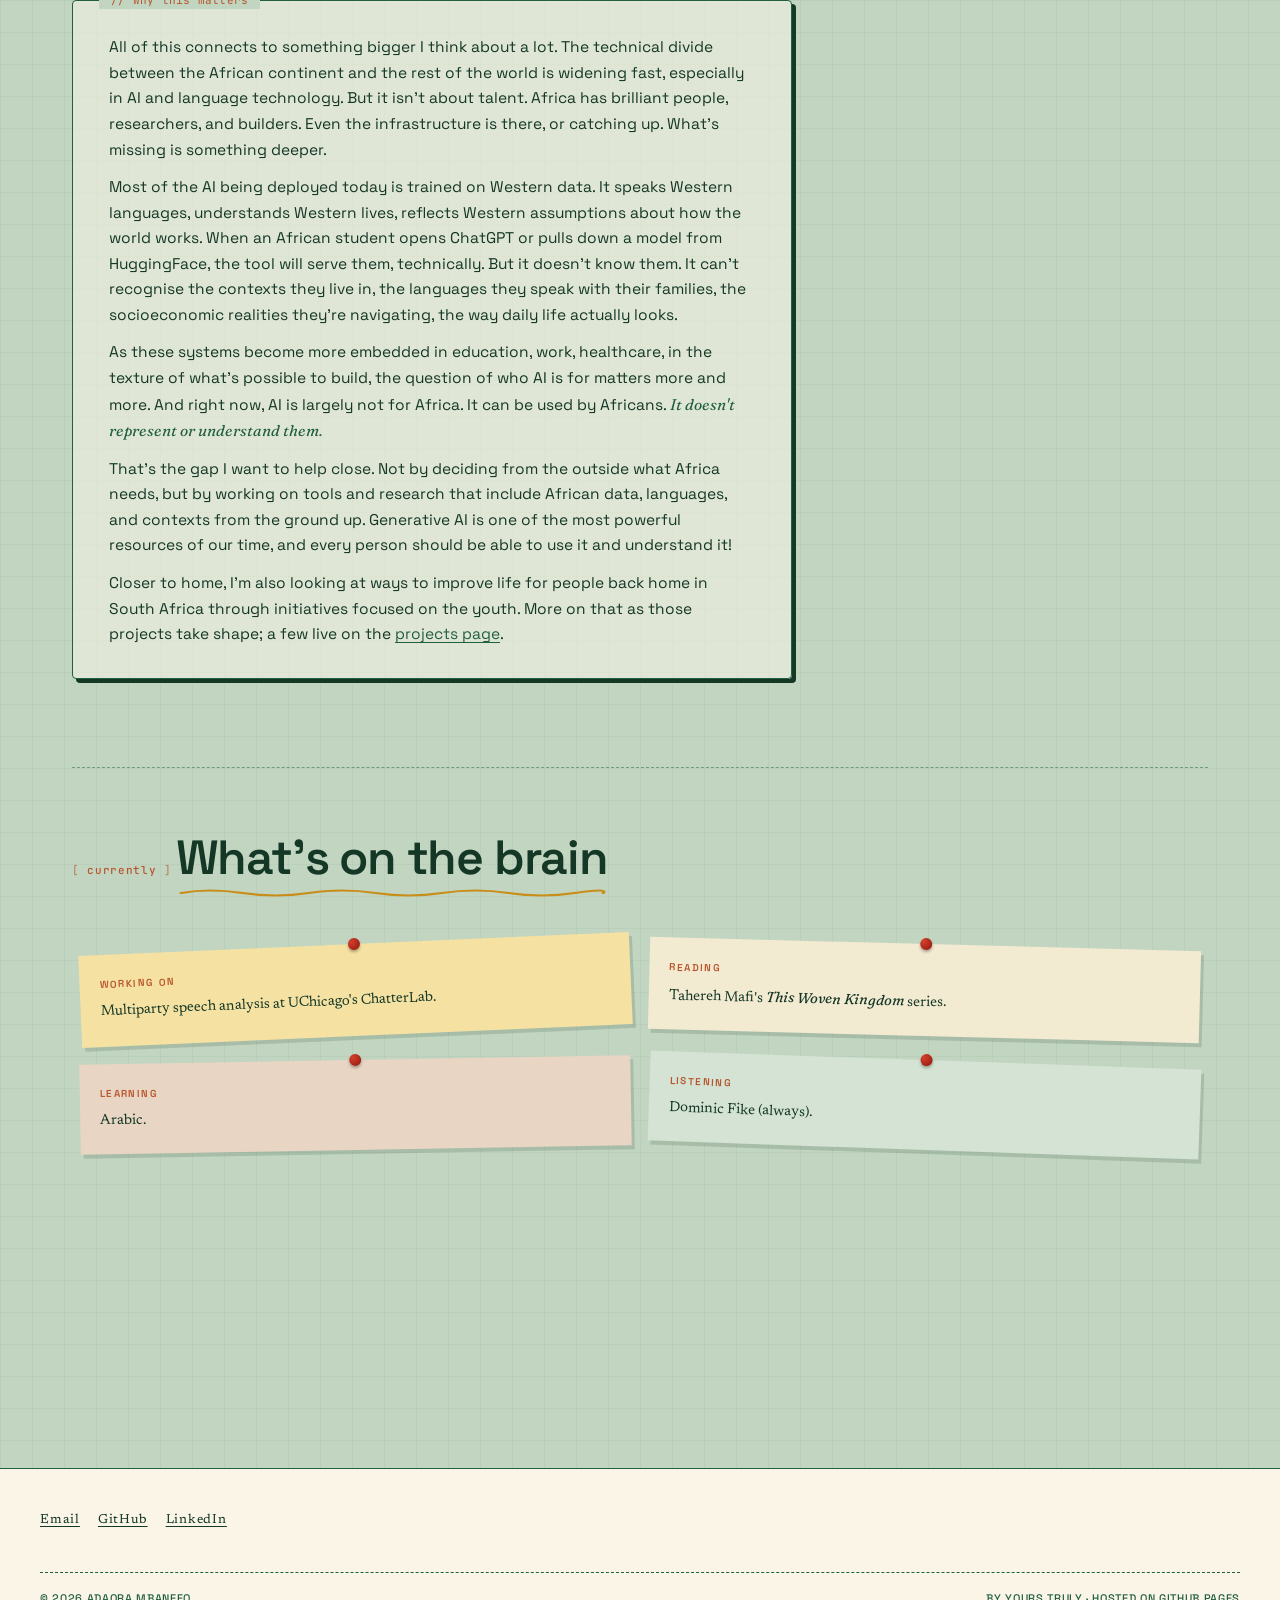
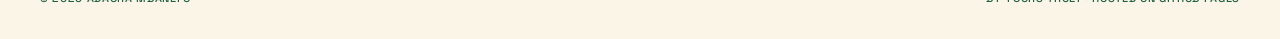
==== commit 9bf1d2b2: "widen tesseract viewbox so rotation never clips" ====
--- a/index.html
+++ b/index.html
@@ -55,7 +55,7 @@
 
       <!-- rotating 4D tesseract wireframe -->
       <div class="tesseract-bg" aria-hidden="true">
-        <svg viewBox="-100 -100 200 200" xmlns="http://www.w3.org/2000/svg" fill="none" stroke="#215f42" stroke-width="0.7">
+        <svg viewBox="-130 -130 260 260" xmlns="http://www.w3.org/2000/svg" fill="none" stroke="#215f42" stroke-width="0.7">
           <g>
             <animateTransform attributeName="transform" attributeType="XML" type="rotate"
               from="0 0 0" to="360 0 0" dur="40s" repeatCount="indefinite"/>
--- a/style.css
+++ b/style.css
@@ -211,9 +211,9 @@
   padding-bottom: 32px;
   position: relative;
   display: grid;
-  grid-template-columns: minmax(0, 1fr) 360px;
+  grid-template-columns: minmax(0, 1fr) 440px;
   align-items: center;
-  gap: 32px;
+  gap: 24px;
 }
 .hero-text { min-width: 0; }
 @media (max-width: 900px) {
@@ -860,10 +860,11 @@
 /* rotating tesseract wireframe (sits in the hero's right column, SVG self-animates) */
 .tesseract-bg {
   width: 100%;
-  max-width: 360px;
+  max-width: 440px;
   opacity: 0.5;
   pointer-events: none;
-  justify-self: center;
+  justify-self: start;
+  margin-right: 16px;
 }
 .tesseract-bg svg { width: 100%; height: auto; display: block; }
 @media (max-width: 900px) {
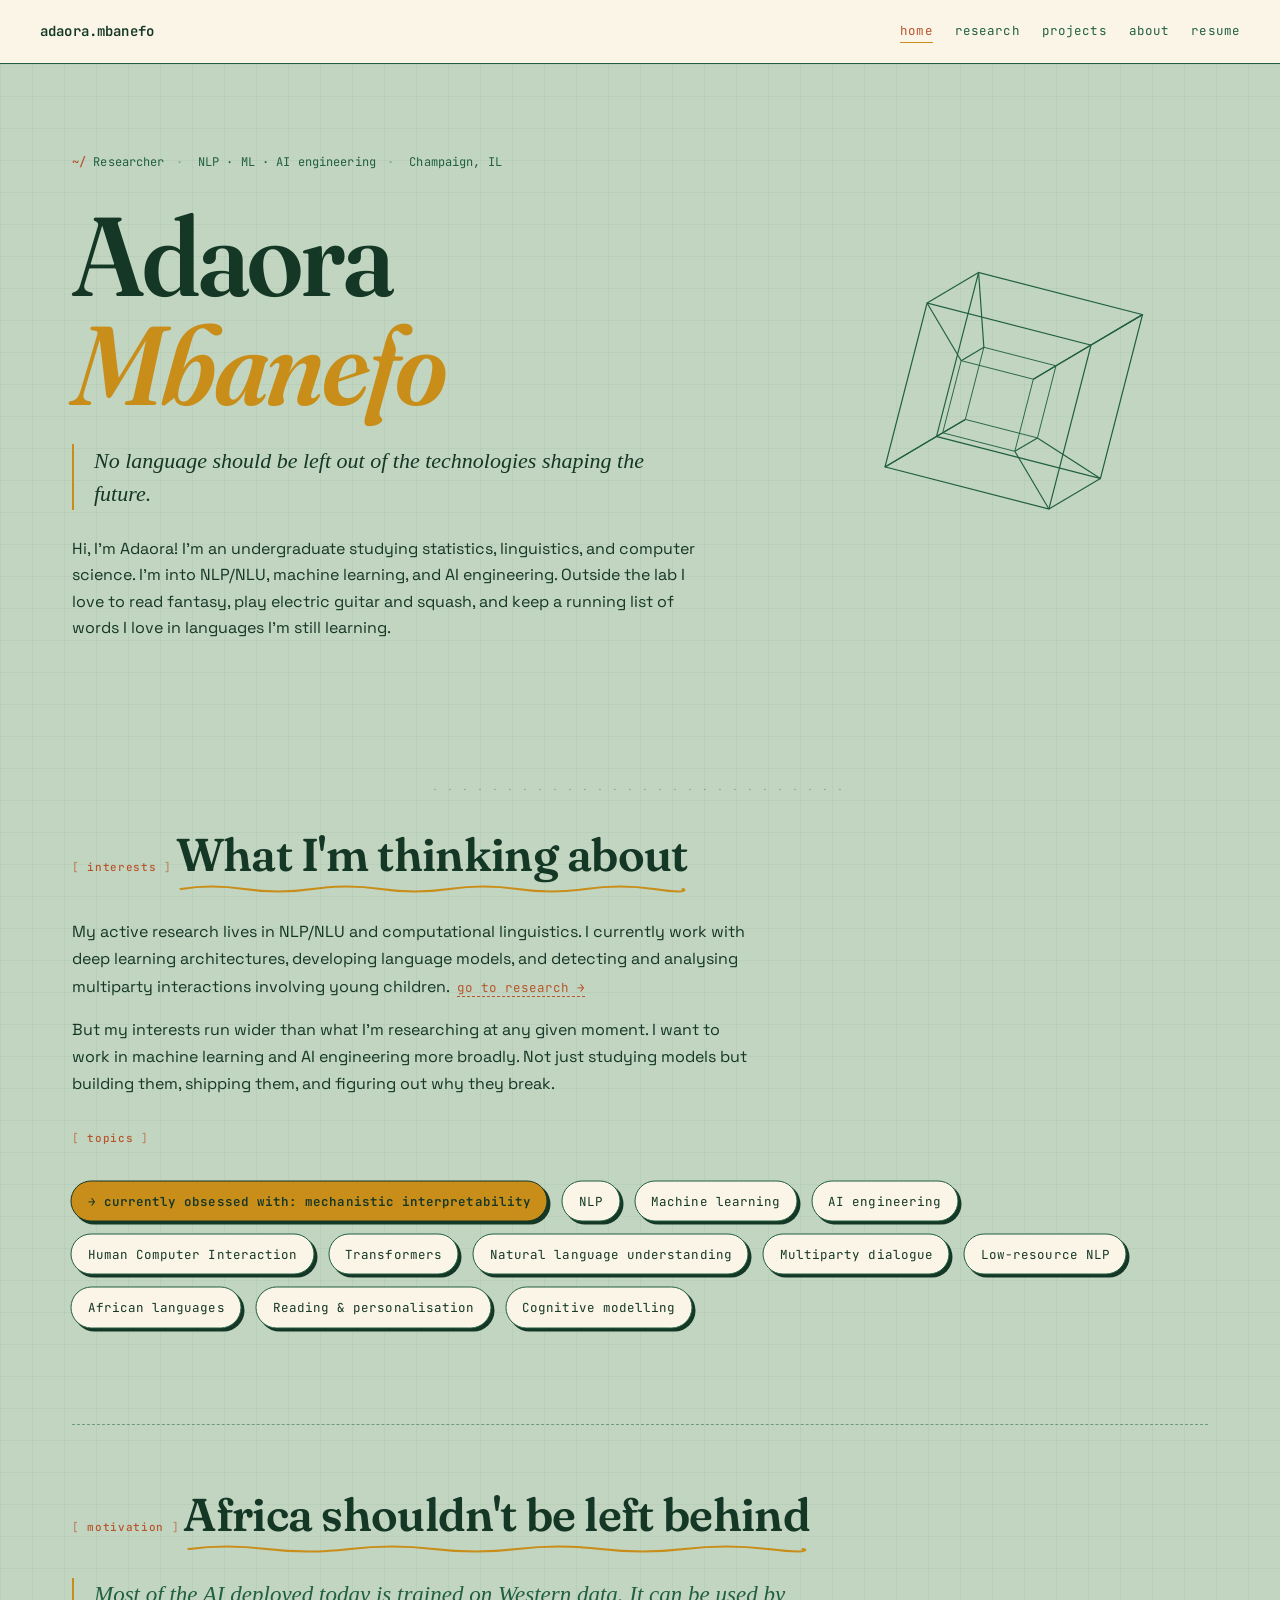
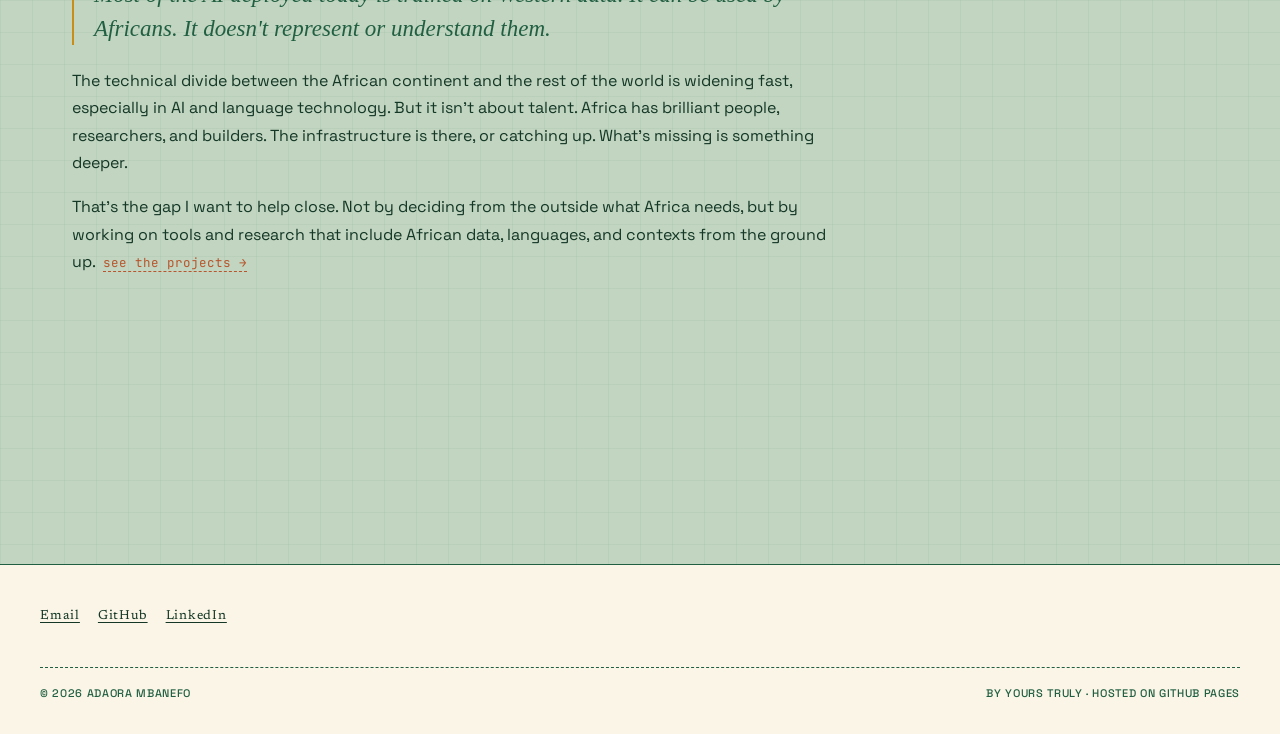
==== commit 778a28bd: "add ICIS presentation link, edit home vibe, change word of interest" ====
--- a/index.html
+++ b/index.html
@@ -35,18 +35,16 @@
           <span>Champaign, IL</span>
         </div>
 
-        <h1>Adaora<br><span class="accent">Mbanefo</span></h1>
-        <div class="pron-wrap">
-          <svg class="arrow-to-pron" viewBox="0 0 130 40" xmlns="http://www.w3.org/2000/svg" aria-hidden="true">
-            <path d="M 5 5 C 12 15 20 22 28 22 C 40 22 48 12 42 6 C 36 2 28 8 32 15 C 36 25 55 24 75 22 C 92 20 108 20 118 20" fill="none" stroke="#b8552c" stroke-width="2.2" stroke-linecap="round" stroke-linejoin="round"/>
-            <path d="M 110 16 L 122 20 L 108 24 Z" fill="#b8552c"/>
-          </svg>
-          <span class="name-pronunciation">adore-ah</span>
-        </div>
+        <h1 class="hero-name">
+          <span class="nameline"><span class="nword first">Adaora<span class="surface">adore-ah</span></span></span>
+          <span class="nameline"><span class="nword last">Mbanefo<span class="surface">mm-bah-neh-fo</span></span></span>
+        </h1>
+
+        <p class="concept-line">No language should be left out of the technologies shaping the future.</p>
 
         <p class="hero-bio">
           Hi, I'm Adaora! I'm an undergraduate studying statistics,
-          linguistics, and computer science. I'm into NLP, machine learning, and AI engineering.
+          linguistics, and computer science. I'm into NLP/NLU, machine learning, and AI engineering.
           Outside the lab I love to read fantasy, play electric guitar and squash,
           and keep a running list of words I love in languages I'm still
           learning.
@@ -94,43 +92,37 @@
       <p class="eyebrow">Interests</p>
       <h2 class="section-h">What I'm thinking about<svg class="squiggle" viewBox="0 0 300 10" preserveAspectRatio="none" aria-hidden="true"><path d="M 3 5 Q 20 0, 40 5 T 80 5 T 120 5 T 160 5 T 200 5 T 240 5 T 280 5 T 297 5" fill="none" stroke="#c98e1a" stroke-width="2" stroke-linecap="round"/></svg></h2>
 
-      <div class="two-col interests-cols">
-        <div>
-          <p>
-            My active research lives in NLP/NLU and computational linguistics. I
-            work with deep learning architectures (LSTMs, transformer-based
-            models like BERT) and eye-tracking data to examine how teens and
-            adults process text, and whether computational models can
-            predict their eye movements from visual and linguistic features.
-            But my interests run wider than what I'm researching at any
-            given moment.
-          </p>
-          <p>
-            I want to work in machine learning and AI engineering more
-            broadly. Not just studying models but building them, shipping
-            them, and figuring out why they break. 
-          </p>
-        </div>
+      <div class="interests-body">
+        <p>
+          My active research lives in NLP/NLU and computational
+          linguistics. I currently work with deep learning architectures,
+          developing language models, and detecting and analysing
+          multiparty interactions involving young children.
+          <a href="/research/" class="inline-link">go to research &rarr;</a>
+        </p>
+        <p>
+          But my interests run wider than what I'm researching at any
+          given moment. I want to work in machine learning and AI
+          engineering more broadly. Not just studying models but building
+          them, shipping them, and figuring out why they break.
+        </p>
+      </div>
 
-        <div class="panel panel-warm" style="position: relative;">
-          <svg viewBox="0 0 24 24" xmlns="http://www.w3.org/2000/svg" width="34" height="34" style="position: absolute; top: -16px; right: -10px; transform: rotate(12deg);">
-            <path d="M12 2 L14 10 L22 12 L14 14 L12 22 L10 14 L2 12 L10 10 Z" fill="#c98e1a" stroke="#143726" stroke-width="0.8"/>
-          </svg>
-          <p class="eyebrow" style="margin-bottom:12px;">Topics</p>
-          <div class="chips">
-            <span class="chip chip-mustard">currently obsessed with: mechanistic interpretability</span>
-            <span class="chip">NLP</span>
-            <span class="chip">Machine learning</span>
-            <span class="chip">AI engineering</span>
-            <span class="chip">Human Computer Interaction</span>
-            <span class="chip">Transformers</span>
-            <span class="chip">Natural language understanding</span>
-            <span class="chip">Multiparty dialogue</span>
-            <span class="chip">Low-resource NLP</span>
-            <span class="chip">African languages</span>
-            <span class="chip">Reading &amp; personalisation</span>
-            <span class="chip">Cognitive modelling</span>
-          </div>
+      <div class="topics-row">
+        <p class="eyebrow">topics</p>
+        <div class="chips">
+          <span class="chip chip-mustard">currently obsessed with: mechanistic interpretability</span>
+          <span class="chip">NLP</span>
+          <span class="chip">Machine learning</span>
+          <span class="chip">AI engineering</span>
+          <span class="chip">Human Computer Interaction</span>
+          <span class="chip">Transformers</span>
+          <span class="chip">Natural language understanding</span>
+          <span class="chip">Multiparty dialogue</span>
+          <span class="chip">Low-resource NLP</span>
+          <span class="chip">African languages</span>
+          <span class="chip">Reading &amp; personalisation</span>
+          <span class="chip">Cognitive modelling</span>
         </div>
       </div>
     </section>
@@ -142,81 +134,25 @@
       <p class="eyebrow">Motivation</p>
       <h2 class="section-h">Africa shouldn't be left behind<svg class="squiggle" viewBox="0 0 300 10" preserveAspectRatio="none" aria-hidden="true"><path d="M 3 5 Q 20 0, 40 5 T 80 5 T 120 5 T 160 5 T 200 5 T 240 5 T 280 5 T 297 5" fill="none" stroke="#c98e1a" stroke-width="2" stroke-linecap="round"/></svg></h2>
 
-      <div class="motivation-block">
+      <div class="motivation">
+        <p class="lead">Most of the AI deployed today is trained on Western data. It can be used by Africans. It doesn't represent or understand them.</p>
         <p>
-          All of this connects to something bigger I think about a lot.
           The technical divide between the African continent and the
           rest of the world is widening fast, especially in AI and
           language technology. But it isn't about talent. Africa has
-          brilliant people, researchers, and builders. Even the
-          infrastructure is there, or catching up. What's missing is
-          something deeper.
+          brilliant people, researchers, and builders. The infrastructure
+          is there, or catching up. What's missing is something deeper.
         </p>
         <p>
-          Most of the AI being deployed today is trained on Western
-          data. It speaks Western languages, understands Western lives,
-          reflects Western assumptions about how the world works. When
-          an African student opens ChatGPT or pulls down a model from
-          HuggingFace, the tool will serve them, technically. But it
-          doesn't know them. It can't recognise the contexts they live
-          in, the languages they speak with their families, the
-          socioeconomic realities they're navigating, the way daily
-          life actually looks.
-        </p>
-        <p>
-          As these systems become more embedded in education, work,
-          healthcare, in the texture of what's possible to build, the
-          question of who AI is for matters more and more. And right
-          now, AI is largely not for Africa. It can be used by
-          Africans. <em>It doesn't represent or understand them.</em>
-        </p>
-        <p>
-          That's the gap I want to help close. Not by deciding from
-          the outside what Africa needs, but by working on tools and
-          research that include African data, languages, and contexts
-          from the ground up. Generative AI is one of the most
-          powerful resources of our time, and every person should be
-          able to use it and understand it!
-        </p>
-        <p>
-          Closer to home, I'm also looking at ways to improve life for
-          people back home in South Africa through initiatives focused
-          on the youth. More on that as those projects take shape; a
-          few live on the <a href="/projects/">projects page</a>.
+          That's the gap I want to help close. Not by deciding from the
+          outside what Africa needs, but by working on tools and research
+          that include African data, languages, and contexts from the
+          ground up.
+          <a href="/projects/" class="inline-link">see the projects &rarr;</a>
         </p>
       </div>
     </section>
 
-    <hr class="divider">
-
-    <!-- currently -->
-    <section class="reveal-on-scroll">
-      <p class="eyebrow">Currently</p>
-      <h2 class="section-h">What's on the brain<svg class="squiggle" viewBox="0 0 260 10" preserveAspectRatio="none" aria-hidden="true"><path d="M 3 5 Q 20 0, 40 5 T 80 5 T 120 5 T 160 5 T 200 5 T 240 5 T 257 5" fill="none" stroke="#c98e1a" stroke-width="2" stroke-linecap="round"/></svg></h2>
-
-      <div class="corkboard">
-        <div class="sticky sticky-1">
-          <div class="pushpin"></div>
-          <span class="sticky-label">Working on</span>
-          Multiparty speech analysis at UChicago's ChatterLab.
-        </div>
-        <div class="sticky sticky-2">
-          <div class="pushpin"></div>
-          <span class="sticky-label">Reading</span>
-          Tahereh Mafi's <em>This Woven Kingdom</em> series.
-        </div>
-        <div class="sticky sticky-3">
-          <div class="pushpin"></div>
-          <span class="sticky-label">Learning</span>
-          Arabic.
-        </div>
-        <div class="sticky sticky-4">
-          <div class="pushpin"></div>
-          <span class="sticky-label">Listening</span>
-          Dominic Fike (always).
-        </div>
-      </div>
-    </section>
 
   </main>
 
--- a/style.css
+++ b/style.css
@@ -149,24 +149,71 @@
 
 h1 .accent { color: var(--mustard); font-style: normal; font-weight: 700; }
 
-.name-pronunciation {
+/* hero name — Fraunces, with hover-reveal pronunciation */
+.hero-name {
+  font-family: var(--serif);
+  margin: 0 0 20px;
+  padding: 0;
+  line-height: 0.98;
+}
+.hero-name .nameline {
+  display: flex;
+  align-items: baseline;
+  gap: 20px;
+  flex-wrap: wrap;
+}
+.hero-name .nword {
+  font-family: var(--serif);
+  font-size: clamp(52px, 10vw, 112px);
+  font-weight: 600;
+  letter-spacing: -0.02em;
+  font-variation-settings: 'SOFT' 40, 'WONK' 1;
+  position: relative;
+  display: inline-block;
+  cursor: default;
+}
+.hero-name .nword.first { color: var(--forest-ink); }
+.hero-name .nword.last  { color: var(--mustard); font-style: italic; }
+.hero-name .surface {
   font-family: var(--script);
-  font-size: 40px;
+  font-size: clamp(24px, 3.5vw, 34px);
   font-weight: 500;
-  color: var(--rust);
-  margin: 0;
-  letter-spacing: 0.01em;
-  line-height: 1;
-  display: inline-block;
+  font-style: normal;
+  letter-spacing: 0;
+  color: var(--rust);
+  margin-left: 16px;
+  opacity: 0;
+  transform: translateX(-10px);
+  transition: opacity 0.32s ease, transform 0.32s ease;
+  white-space: nowrap;
+  pointer-events: none;
+}
+.hero-name .nword:hover .surface {
+  opacity: 1;
+  transform: translateX(0);
+}
+
+/* concept line — the organising idea */
+.concept-line {
+  max-width: 620px;
+  font-family: var(--serif-body);
+  font-size: clamp(18px, 2.4vw, 22px);
+  line-height: 1.5;
+  font-style: italic;
+  color: var(--forest-ink);
+  margin: 24px 0 0;
+  padding-left: 20px;
+  border-left: 2px solid var(--mustard);
 }
 
 h2 {
-  font-family: var(--sans-bold);
-  font-size: clamp(32px, 5vw, 48px);
-  line-height: 1.1;
-  letter-spacing: -0.025em;
+  font-family: var(--serif);
+  font-size: clamp(32px, 5vw, 46px);
+  line-height: 1.12;
+  letter-spacing: -0.015em;
   margin: 0 0 24px;
   font-weight: 600;
+  font-variation-settings: 'SOFT' 40, 'WONK' 1;
   padding-bottom: 4px;
 }
 
@@ -493,12 +540,12 @@
 }
 .research-entry h2 {
   font-family: var(--sans-bold);
-  font-size: clamp(22px, 3vw, 28px);
+  font-size: clamp(24px, 3.2vw, 34px);
   font-weight: 600;
-  letter-spacing: -0.015em;
-  line-height: 1.12;
+  letter-spacing: -0.02em;
+  line-height: 1.1;
   margin: 0 0 10px;
-  max-width: 720px;
+  max-width: 1000px;
 }
 .research-people {
   font-family: var(--mono-code);
@@ -513,14 +560,25 @@
 }
 .research-entry p {
   font-family: var(--sans-bold);
-  max-width: 720px;
-  font-size: 14.5px;
-  line-height: 1.65;
+  max-width: 1000px;
+  font-size: 15px;
+  line-height: 1.7;
   margin: 0 0 12px;
 }
 .research-entry p:last-child {
   margin-bottom: 0;
 }
+.research-links {
+  margin-top: 4px !important;
+  font-family: var(--mono-code);
+  font-size: 12.5px;
+}
+.research-links a {
+  color: var(--forest);
+  text-decoration: none;
+  border-bottom: 1px dashed var(--forest);
+}
+.research-links a:hover { color: var(--rust); border-color: var(--rust); }
 
 /* lists for research */
 
@@ -873,41 +931,57 @@
   }
 }
 
-/* motivation block — code-comment framing (replaces africa panel) */
-
-.motivation-block {
-  border: 1px solid var(--forest);
-  background: rgba(250, 245, 230, 0.55);
-  padding: 34px 36px 30px;
-  border-radius: 4px;
-  font-family: var(--sans-bold);
-  font-size: 15.5px;
-  line-height: 1.65;
-  color: var(--forest-ink);
-  position: relative;
-  max-width: 720px;
-  box-shadow: 4px 4px 0 var(--forest-ink);
-  margin-top: 16px;
-}
-.motivation-block::before {
-  content: "// why this matters";
-  position: absolute;
-  top: -10px;
-  left: 26px;
-  background: var(--sage);
-  padding: 0 12px;
-  font-family: var(--mono-code);
-  font-size: 11px;
-  color: var(--rust);
-  letter-spacing: 0.02em;
-}
-.motivation-block p { margin: 0 0 12px; }
-.motivation-block p:last-child { margin-bottom: 0; }
-.motivation-block em {
-  font-family: var(--serif);
+/* interests — stacked: prose then topics (balanced by construction) */
+
+.interests-body {
+  max-width: 680px;
+}
+.interests-body p {
+  font-family: var(--sans-bold);
+  font-size: 16px;
+  line-height: 1.7;
+  margin: 0 0 16px;
+}
+.topics-row {
+  margin-top: 28px;
+}
+.topics-row .eyebrow { margin-bottom: 14px; }
+
+/* inline links (go to research →, see the projects →) */
+
+.inline-link {
+  font-family: var(--mono-code);
+  font-size: 12.5px;
+  color: var(--rust);
+  text-decoration: none;
+  border-bottom: 1px dashed var(--rust);
+  white-space: nowrap;
+  margin-left: 4px;
+}
+.inline-link:hover { color: var(--forest); border-color: var(--forest); }
+
+/* motivation — lead statement + prose, no heavy box */
+
+.motivation {
+  max-width: 760px;
+}
+.motivation .lead {
+  font-family: var(--serif-body);
+  font-size: clamp(19px, 2.6vw, 23px);
+  line-height: 1.45;
   font-style: italic;
   color: var(--forest);
-}
+  margin: 0 0 22px;
+  padding-left: 20px;
+  border-left: 2px solid var(--mustard);
+}
+.motivation p {
+  font-family: var(--sans-bold);
+  font-size: 16px;
+  line-height: 1.72;
+  margin: 0 0 16px;
+}
+.motivation p:last-child { margin-bottom: 0; }
 
 /* africa-shaped focus panel (uses actual SVG file with overlay text) */
 
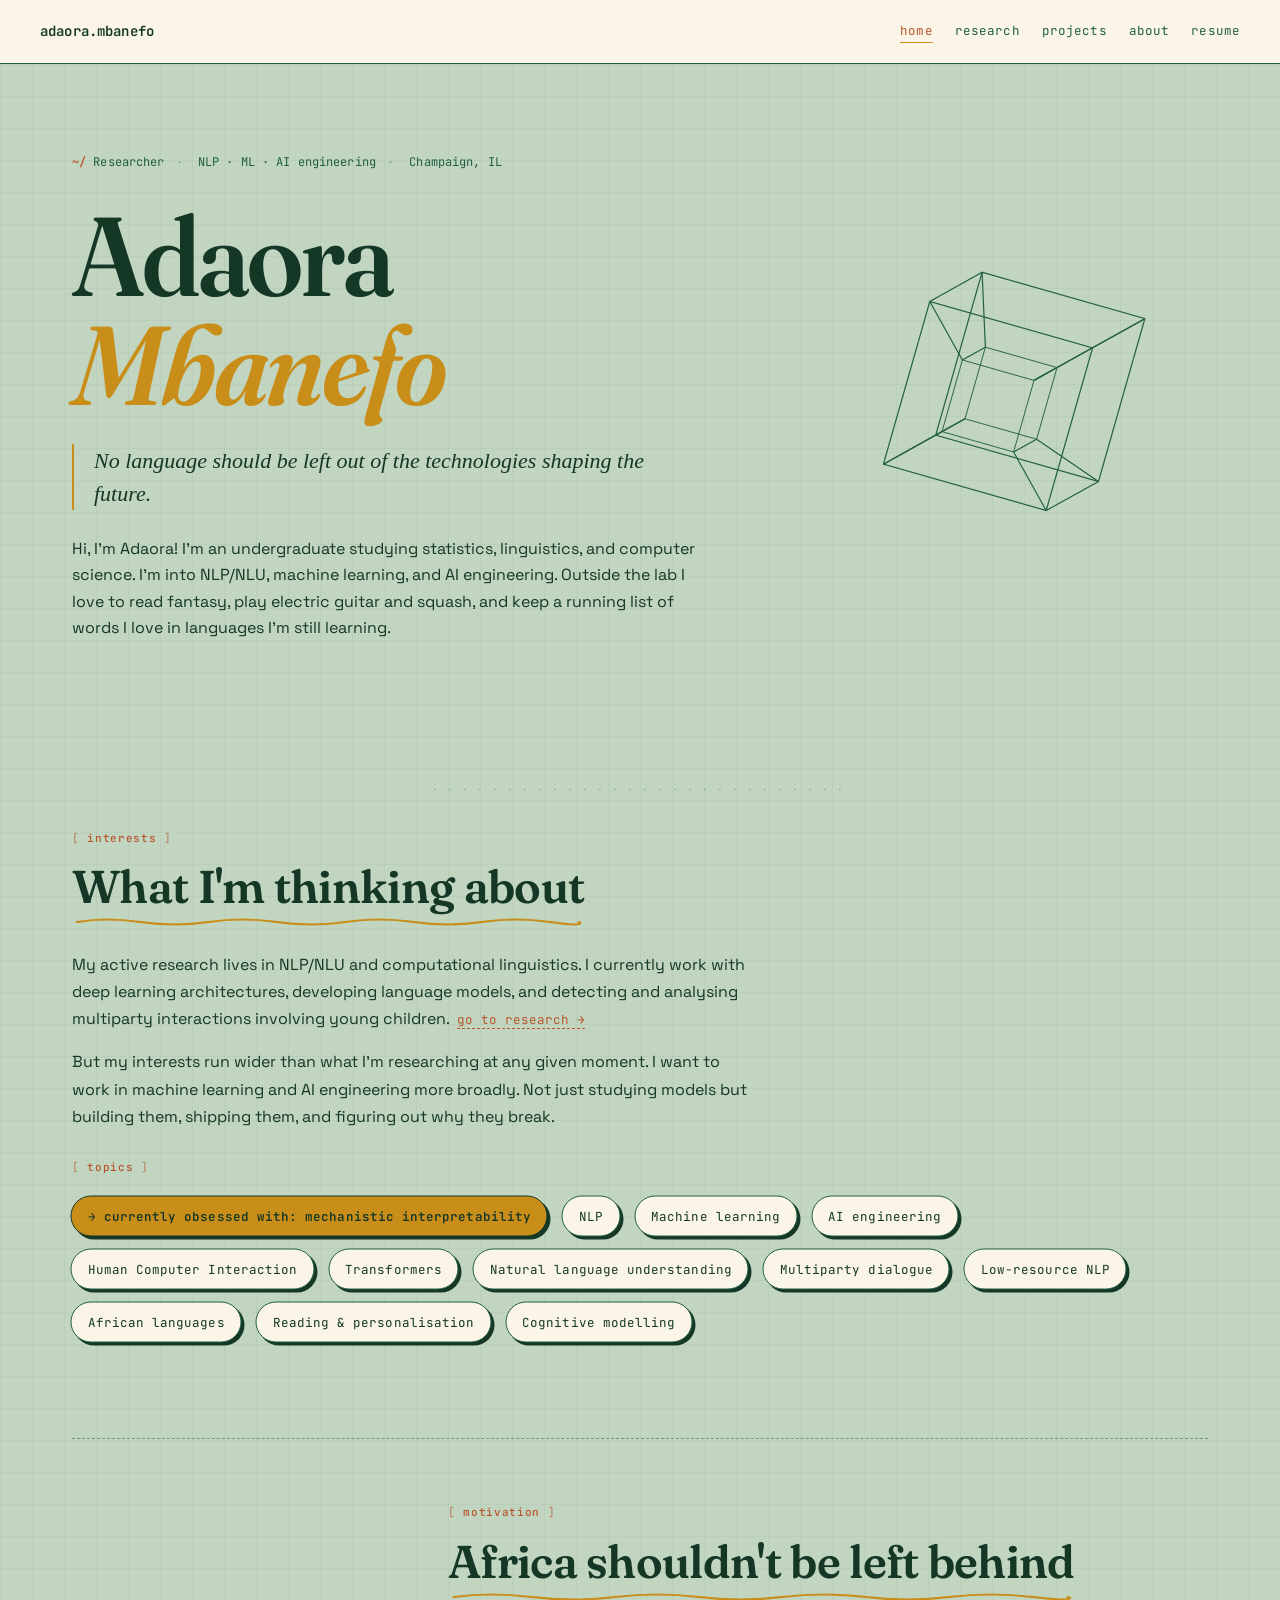
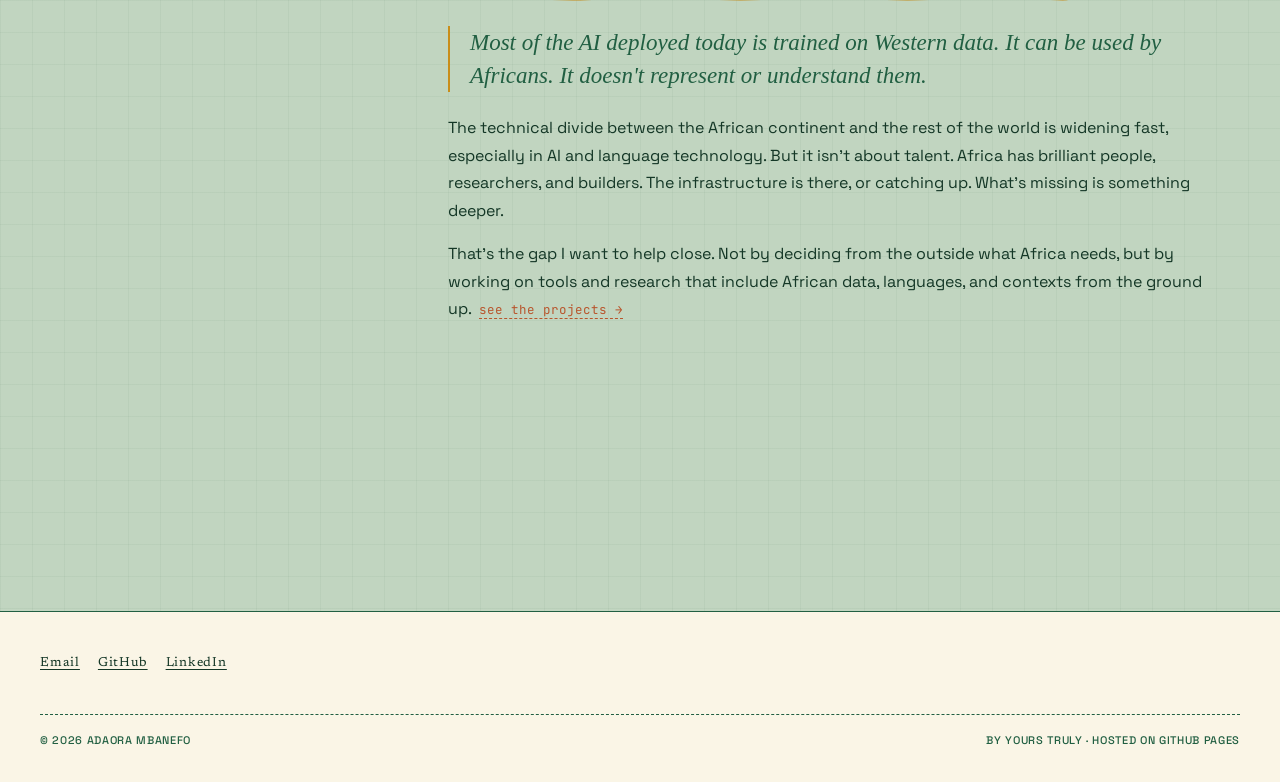
==== commit 4f5bd530: "right-align home page and word removal" ====
--- a/index.html
+++ b/index.html
@@ -131,6 +131,7 @@
 
     <!-- africa -->
     <section class="reveal-on-scroll">
+      <div class="section-right">
       <p class="eyebrow">Motivation</p>
       <h2 class="section-h">Africa shouldn't be left behind<svg class="squiggle" viewBox="0 0 300 10" preserveAspectRatio="none" aria-hidden="true"><path d="M 3 5 Q 20 0, 40 5 T 80 5 T 120 5 T 160 5 T 200 5 T 240 5 T 280 5 T 297 5" fill="none" stroke="#c98e1a" stroke-width="2" stroke-linecap="round"/></svg></h2>
 
@@ -150,6 +151,7 @@
           ground up.
           <a href="/projects/" class="inline-link">see the projects &rarr;</a>
         </p>
+      </div>
       </div>
     </section>
 
--- a/style.css
+++ b/style.css
@@ -235,7 +235,7 @@
   text-transform: lowercase;
   color: var(--rust);
   margin-bottom: 14px;
-  display: inline-block;
+  display: block;
 }
 .eyebrow::before {
   content: "[ ";
@@ -962,6 +962,15 @@
 
 /* motivation — lead statement + prose, no heavy box */
 
+/* right-shifted section block (balances against a left-aligned section above) */
+.section-right {
+  max-width: 760px;
+  margin-left: auto;
+}
+@media (max-width: 900px) {
+  .section-right { margin-left: 0; }
+}
+
 .motivation {
   max-width: 760px;
 }
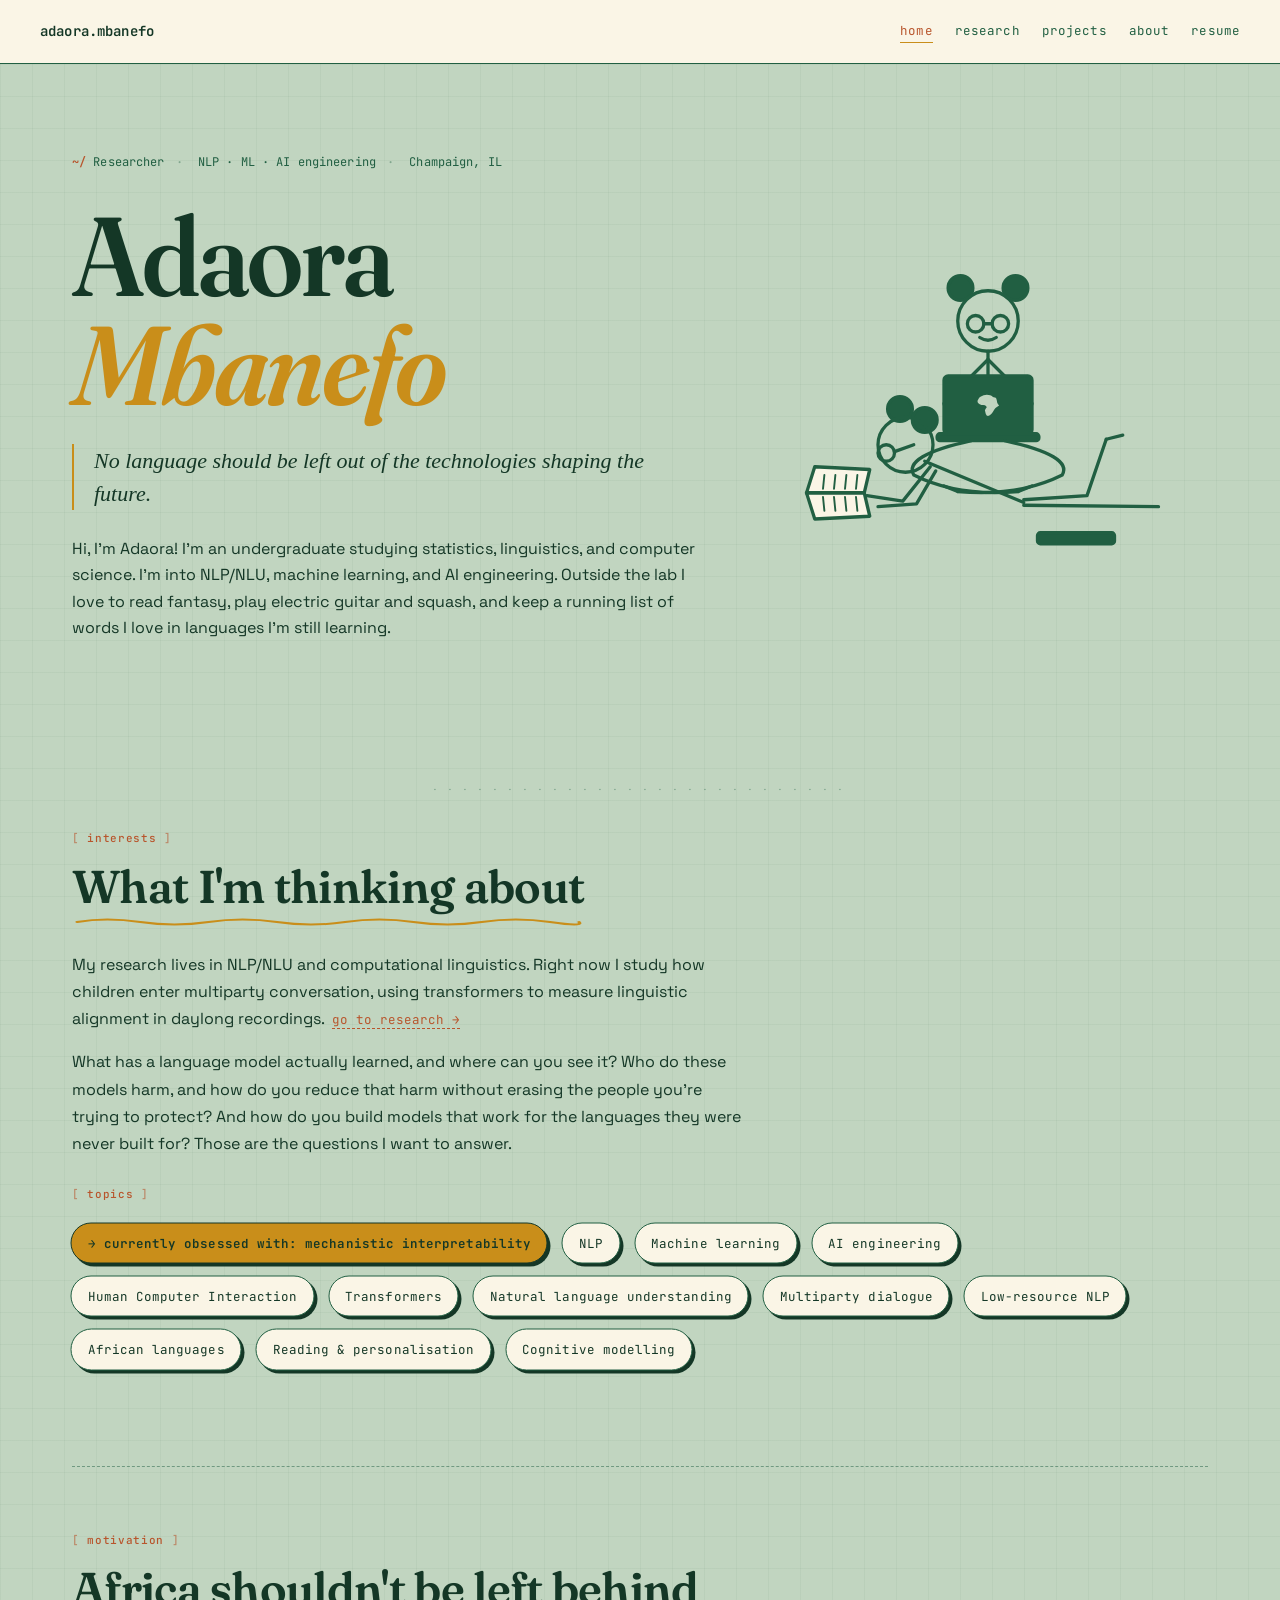
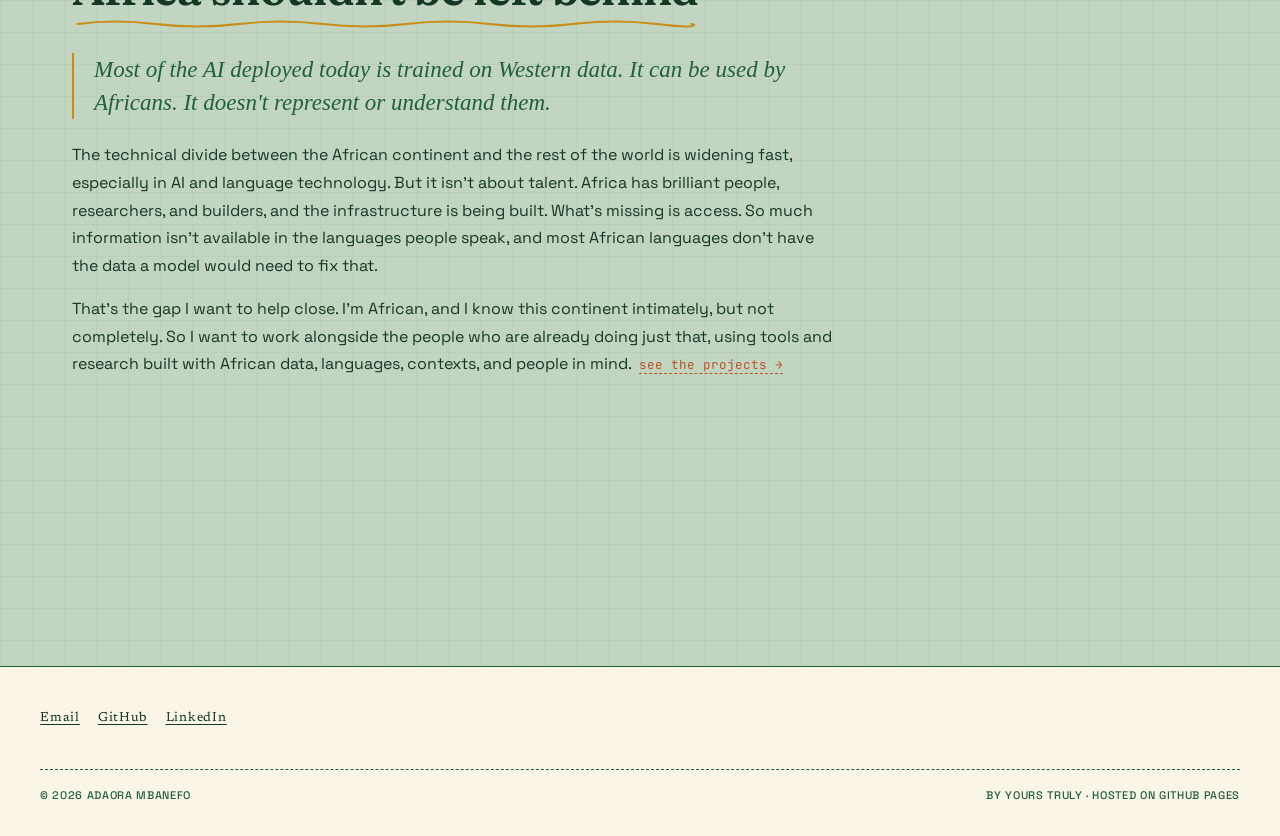
==== commit 161838d6: "updated home and research pages" ====
--- a/index.html
+++ b/index.html
@@ -51,35 +51,55 @@
         </p>
       </div>
 
-      <!-- rotating 4D tesseract wireframe -->
-      <div class="tesseract-bg" aria-hidden="true">
-        <svg viewBox="-130 -130 260 260" xmlns="http://www.w3.org/2000/svg" fill="none" stroke="#215f42" stroke-width="0.7">
-          <g>
-            <animateTransform attributeName="transform" attributeType="XML" type="rotate"
-              from="0 0 0" to="360 0 0" dur="40s" repeatCount="indefinite"/>
-            <!-- outer cube -->
-            <polygon points="-50,-50 50,-50 50,50 -50,50"/>
-            <polygon points="-25,-75 75,-75 75,25 -25,25"/>
-            <line x1="-50" y1="-50" x2="-25" y2="-75"/>
-            <line x1="50" y1="-50" x2="75" y2="-75"/>
-            <line x1="50" y1="50" x2="75" y2="25"/>
-            <line x1="-50" y1="50" x2="-25" y2="25"/>
-            <!-- inner cube -->
-            <polygon points="-22,-22 22,-22 22,22 -22,22" stroke-width="0.5"/>
-            <polygon points="-11,-33 33,-33 33,11 -11,11" stroke-width="0.5"/>
-            <line x1="-22" y1="-22" x2="-11" y2="-33"/>
-            <line x1="22" y1="-22" x2="33" y2="-33"/>
-            <line x1="22" y1="22" x2="33" y2="11"/>
-            <line x1="-22" y1="22" x2="-11" y2="11"/>
-            <!-- connections outer to inner -->
-            <line x1="-50" y1="-50" x2="-22" y2="-22"/>
-            <line x1="50" y1="-50" x2="22" y2="-22"/>
-            <line x1="50" y1="50" x2="22" y2="22"/>
-            <line x1="-50" y1="50" x2="-22" y2="22"/>
-            <line x1="-25" y1="-75" x2="-11" y2="-33"/>
-            <line x1="75" y1="-75" x2="33" y2="-33"/>
-            <line x1="75" y1="25" x2="33" y2="11"/>
-            <line x1="-25" y1="25" x2="-11" y2="11"/>
+      <!-- stick figure: working → reading, on hover -->
+      <div class="hero-figure" aria-hidden="true">
+        <svg viewBox="0 0 320 260" xmlns="http://www.w3.org/2000/svg" fill="none" stroke="#215f42" stroke-width="2.4" stroke-linecap="round" stroke-linejoin="round">
+          <!-- pose a: sitting cross-legged, laptop facing her -->
+          <g class="pose pose-a">
+            <circle cx="140" cy="48" r="9" fill="#215f42"/>
+            <circle cx="180" cy="48" r="9" fill="#215f42"/>
+            <circle cx="160" cy="72" r="22"/>
+            <circle cx="151" cy="74" r="6"/>
+            <circle cx="169" cy="74" r="6"/>
+            <line x1="157" y1="74" x2="163" y2="74"/>
+            <path d="M 154 84 Q 160 88 166 84"/>
+            <line x1="160" y1="94" x2="160" y2="112"/>
+            <path d="M 160 100 L 128 132 L 134 152"/>
+            <path d="M 160 100 L 192 132 L 186 152"/>
+            <rect x="128" y="112" width="64" height="42" rx="3" fill="#215f42"/>
+            <path transform="translate(152 125) scale(0.16)" fill="#c1d5c0" stroke="none"
+              d="M 18 12 L 30 6 L 45 4 L 60 6 L 68 10 L 72 14 L 85 18 L 88 22 L 90 30 L 92 40 L 96 48 L 100 50 L 99 54 L 92 58 L 84 64 L 78 72 L 72 82 L 66 90 L 58 97 L 50 100 L 44 98 L 40 92 L 38 84 L 36 74 L 40 66 L 44 62 L 42 56 L 36 52 L 28 50 L 20 50 L 10 46 L 4 40 L 2 32 L 6 24 L 10 18 L 14 14 Z"/>
+            <rect x="123" y="154" width="74" height="5" rx="2" fill="#215f42"/>
+            <path d="M 148 159 Q 98 170 106 184 Q 138 200 182 196"/>
+            <path d="M 172 159 Q 222 170 214 184 Q 182 200 138 196"/>
+            <path d="M 182 196 L 192 192"/>
+            <path d="M 138 196 L 128 192"/>
+          </g>
+          <!-- pose b: on her stomach, propped on elbows, book on the floor -->
+          <g class="pose pose-b">
+            <path d="M 28 197 L 70 197 L 74 180 L 34 178 Z" fill="#faf5e6"/>
+            <path d="M 28 197 L 70 197 L 74 214 L 34 216 Z" fill="#faf5e6"/>
+            <line x1="28" y1="197" x2="70" y2="197"/>
+            <line x1="40" y1="194" x2="41" y2="184" stroke-width="1.4"/>
+            <line x1="48" y1="194" x2="49" y2="184" stroke-width="1.4"/>
+            <line x1="56" y1="194" x2="57" y2="184" stroke-width="1.4"/>
+            <line x1="64" y1="194" x2="65" y2="184" stroke-width="1.4"/>
+            <line x1="40" y1="200" x2="41" y2="210" stroke-width="1.4"/>
+            <line x1="48" y1="200" x2="49" y2="210" stroke-width="1.4"/>
+            <line x1="56" y1="200" x2="57" y2="210" stroke-width="1.4"/>
+            <line x1="64" y1="200" x2="65" y2="210" stroke-width="1.4"/>
+            <circle cx="96" cy="136" r="9" fill="#215f42"/>
+            <circle cx="114" cy="144" r="9" fill="#215f42"/>
+            <circle cx="100" cy="162" r="20"/>
+            <circle cx="86" cy="168" r="6"/>
+            <line x1="92" y1="167" x2="106" y2="162"/>
+            <line x1="114" y1="174" x2="186" y2="204"/>
+            <path d="M 118 178 L 98 203 L 72 199"/>
+            <path d="M 122 181 L 108 205 L 80 207"/>
+            <path d="M 186 206 L 284 207"/>
+            <path d="M 186 202 L 232 199 L 246 158"/>
+            <path d="M 246 158 L 258 155"/>
+            <rect x="196" y="226" width="56" height="8" rx="2" fill="#215f42"/>
           </g>
         </svg>
       </div>
@@ -88,23 +108,24 @@
     <div class="ascii-rule">· · · · · · · · · · · · · · · · · · · · · · · · · · · ·</div>
 
     <!-- interests -->
-    <section class="reveal-on-scroll">
+    <section class="reveal-on-scroll section-center">
       <p class="eyebrow">Interests</p>
       <h2 class="section-h">What I'm thinking about<svg class="squiggle" viewBox="0 0 300 10" preserveAspectRatio="none" aria-hidden="true"><path d="M 3 5 Q 20 0, 40 5 T 80 5 T 120 5 T 160 5 T 200 5 T 240 5 T 280 5 T 297 5" fill="none" stroke="#c98e1a" stroke-width="2" stroke-linecap="round"/></svg></h2>
 
       <div class="interests-body">
         <p>
-          My active research lives in NLP/NLU and computational
-          linguistics. I currently work with deep learning architectures,
-          developing language models, and detecting and analysing
-          multiparty interactions involving young children.
+          My research lives in NLP/NLU and computational linguistics. Right
+          now I study how children enter multiparty conversation, using
+          transformers to measure linguistic alignment in daylong
+          recordings.
           <a href="/research/" class="inline-link">go to research &rarr;</a>
         </p>
         <p>
-          But my interests run wider than what I'm researching at any
-          given moment. I want to work in machine learning and AI
-          engineering more broadly. Not just studying models but building
-          them, shipping them, and figuring out why they break.
+          What has a language model actually learned, and where can you
+          see it? Who do these models harm, and how do you reduce that harm
+          without erasing the people you're trying to protect? And how do
+          you build models that work for the languages they were never
+          built for? Those are the questions I want to answer.
         </p>
       </div>
 
@@ -130,8 +151,7 @@
     <hr class="divider">
 
     <!-- africa -->
-    <section class="reveal-on-scroll">
-      <div class="section-right">
+    <section class="reveal-on-scroll section-center">
       <p class="eyebrow">Motivation</p>
       <h2 class="section-h">Africa shouldn't be left behind<svg class="squiggle" viewBox="0 0 300 10" preserveAspectRatio="none" aria-hidden="true"><path d="M 3 5 Q 20 0, 40 5 T 80 5 T 120 5 T 160 5 T 200 5 T 240 5 T 280 5 T 297 5" fill="none" stroke="#c98e1a" stroke-width="2" stroke-linecap="round"/></svg></h2>
 
@@ -141,17 +161,20 @@
           The technical divide between the African continent and the
           rest of the world is widening fast, especially in AI and
           language technology. But it isn't about talent. Africa has
-          brilliant people, researchers, and builders. The infrastructure
-          is there, or catching up. What's missing is something deeper.
-        </p>
-        <p>
-          That's the gap I want to help close. Not by deciding from the
-          outside what Africa needs, but by working on tools and research
-          that include African data, languages, and contexts from the
-          ground up.
+          brilliant people, researchers, and builders, and the
+          infrastructure is being built. What's missing is access. So
+          much information isn't available in the languages people
+          speak, and most African languages don't have the data
+          a model would need to fix that.
+        </p>
+        <p>
+          That's the gap I want to help close. I'm African, and I know
+          this continent intimately, but not completely. So I want to
+          work alongside the people who are already doing just that,
+          using tools and research built with African data, languages,
+          contexts, and people in mind.
           <a href="/projects/" class="inline-link">see the projects &rarr;</a>
         </p>
-      </div>
       </div>
     </section>
 
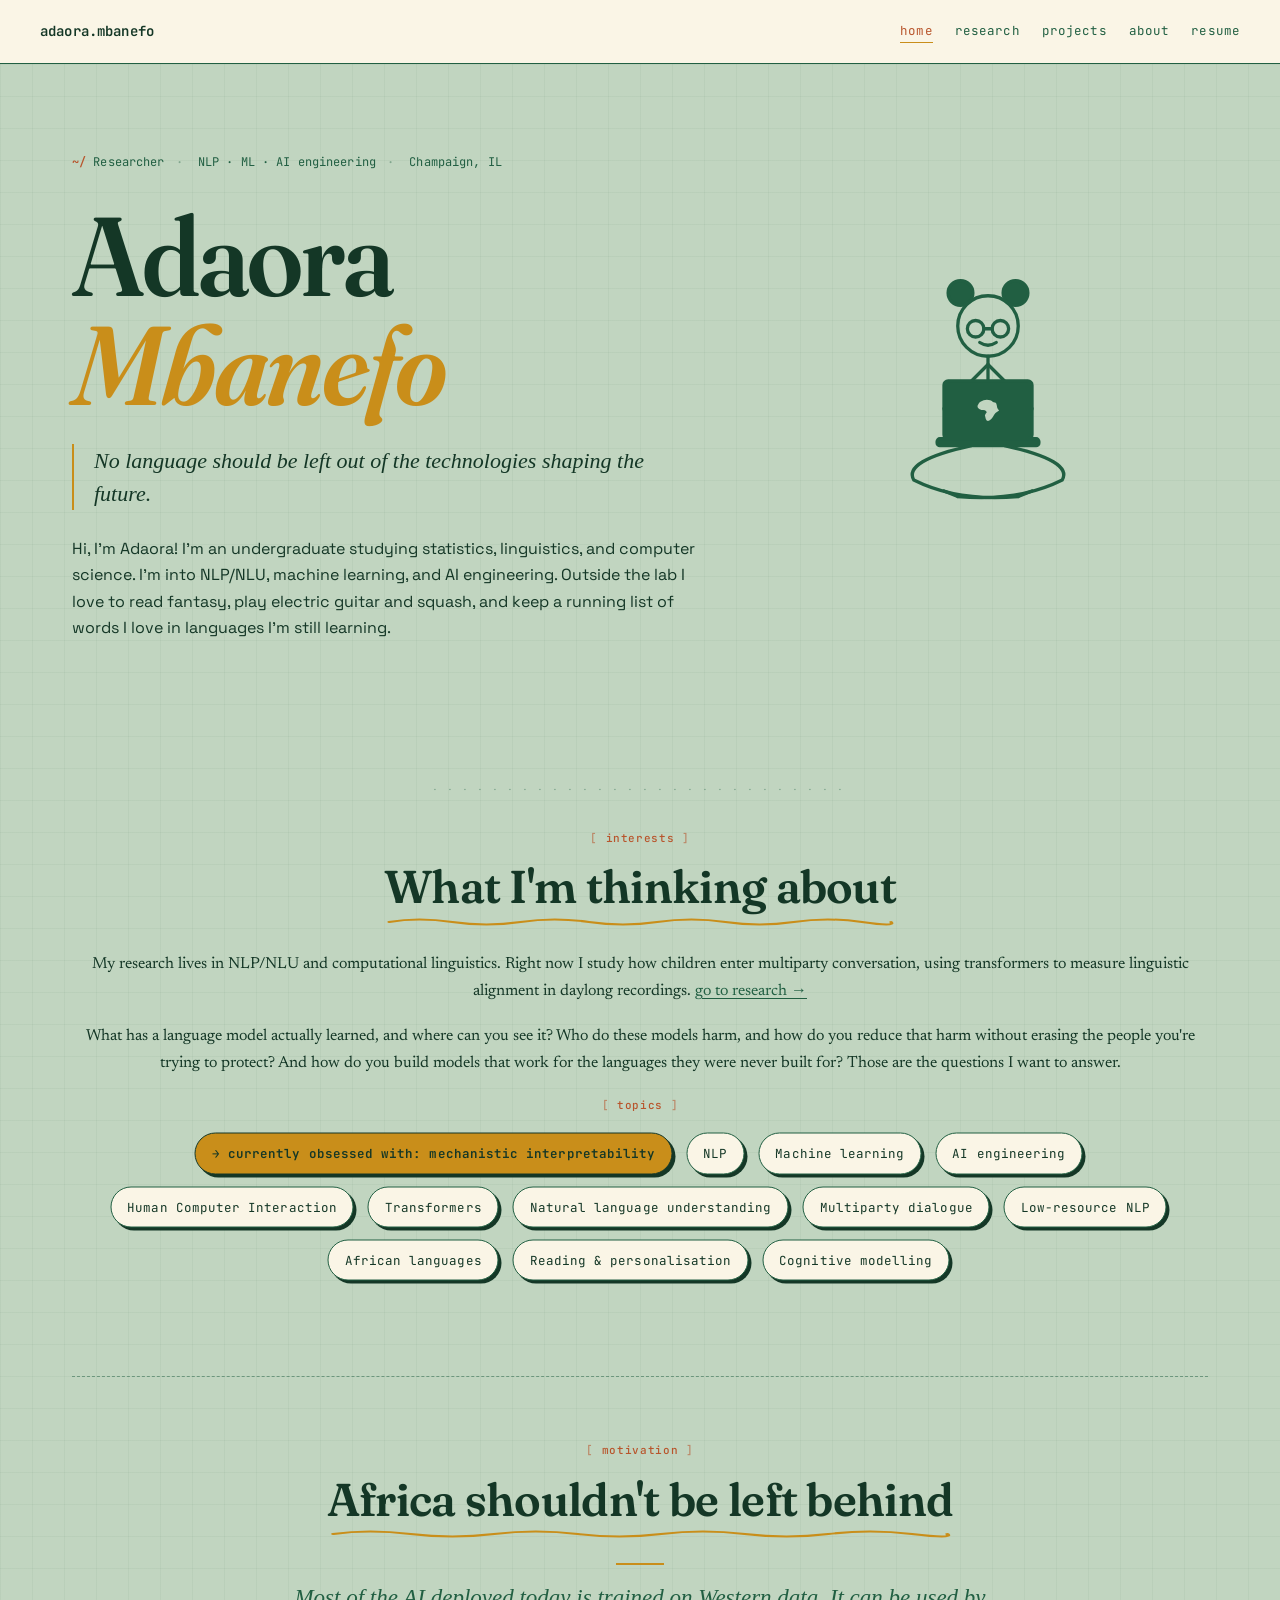
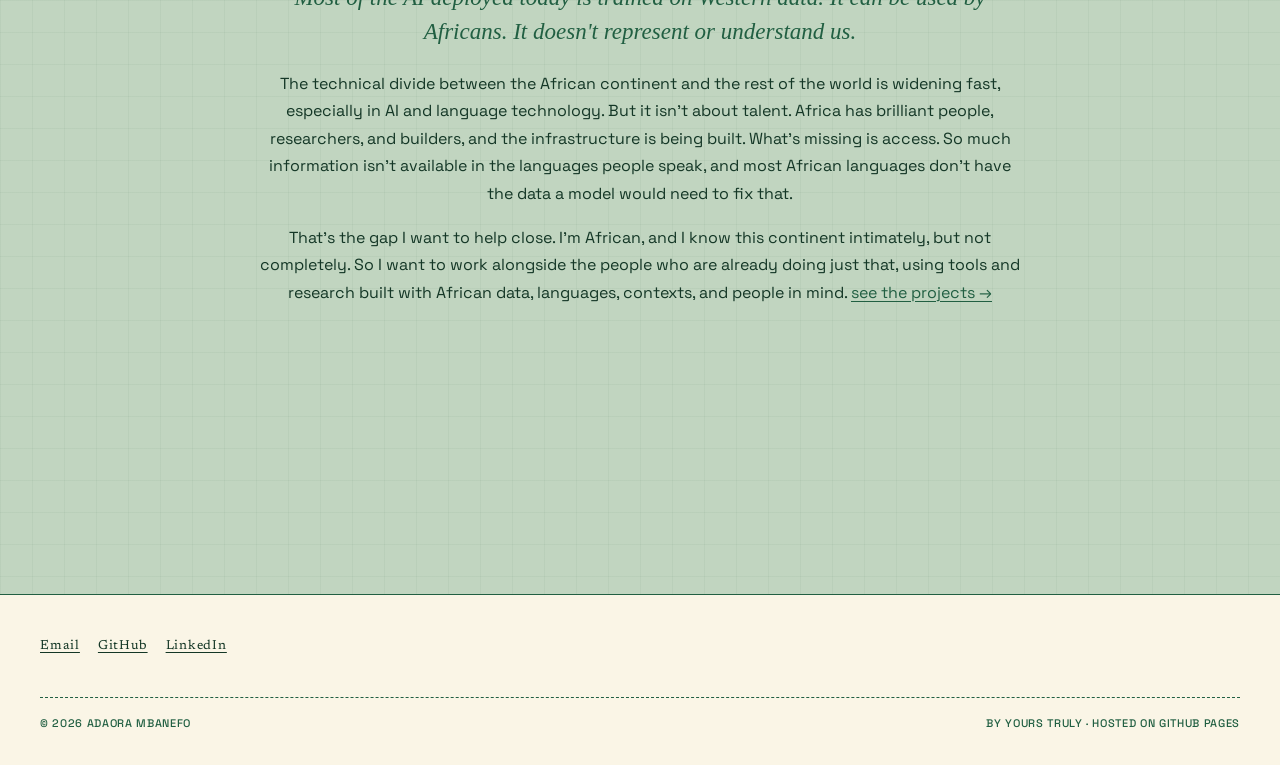
==== commit 73ccec74: "home page edit" ====
--- a/index.html
+++ b/index.html
@@ -156,7 +156,7 @@
       <h2 class="section-h">Africa shouldn't be left behind<svg class="squiggle" viewBox="0 0 300 10" preserveAspectRatio="none" aria-hidden="true"><path d="M 3 5 Q 20 0, 40 5 T 80 5 T 120 5 T 160 5 T 200 5 T 240 5 T 280 5 T 297 5" fill="none" stroke="#c98e1a" stroke-width="2" stroke-linecap="round"/></svg></h2>
 
       <div class="motivation">
-        <p class="lead">Most of the AI deployed today is trained on Western data. It can be used by Africans. It doesn't represent or understand them.</p>
+        <p class="lead">Most of the AI deployed today is trained on Western data. It can be used by Africans. It doesn't represent or understand us.</p>
         <p>
           The technical divide between the African continent and the
           rest of the world is widening fast, especially in AI and
--- a/style.css
+++ b/style.css
@@ -915,60 +915,44 @@
 }
 .things-list em { font-family: var(--serif); font-style: italic; }
 
-/* rotating tesseract wireframe (sits in the hero's right column, SVG self-animates) */
-.tesseract-bg {
+/* hero stick figure — working at rest, reading on hover */
+
+.hero-figure {
   width: 100%;
   max-width: 440px;
-  opacity: 0.5;
-  pointer-events: none;
   justify-self: start;
   margin-right: 16px;
-}
-.tesseract-bg svg { width: 100%; height: auto; display: block; }
+  cursor: default;
+}
+.hero-figure svg { width: 100%; height: auto; display: block; }
+.hero-figure .pose { transition: opacity 0.45s ease; }
+.hero-figure .pose-b { opacity: 0; }
+.hero-figure:hover .pose-a { opacity: 0; }
+.hero-figure:hover .pose-b { opacity: 1; transition-delay: 0.12s; }
 @media (max-width: 900px) {
-  .tesseract-bg {
-    display: none;
-  }
-}
-
-/* interests — stacked: prose then topics (balanced by construction) */
-
-.interests-body {
-  max-width: 680px;
-}
-.interests-body p {
-  font-family: var(--sans-bold);
-  font-size: 16px;
-  line-height: 1.7;
-  margin: 0 0 16px;
-}
-.topics-row {
-  margin-top: 28px;
-}
-.topics-row .eyebrow { margin-bottom: 14px; }
-
-/* inline links (go to research →, see the projects →) */
-
-.inline-link {
-  font-family: var(--mono-code);
-  font-size: 12.5px;
-  color: var(--rust);
-  text-decoration: none;
-  border-bottom: 1px dashed var(--rust);
-  white-space: nowrap;
-  margin-left: 4px;
-}
-.inline-link:hover { color: var(--forest); border-color: var(--forest); }
+  .hero-figure { display: none; }
+}
 
 /* motivation — lead statement + prose, no heavy box */
 
-/* right-shifted section block (balances against a left-aligned section above) */
-.section-right {
-  max-width: 760px;
-  margin-left: auto;
-}
-@media (max-width: 900px) {
-  .section-right { margin-left: 0; }
+/* centered home sections */
+.section-center { text-align: center; }
+.section-center .interests-body,
+.section-center .motivation { margin-left: auto; margin-right: auto; }
+.section-center .chips { justify-content: center; }
+.section-center .motivation .lead {
+  border-left: none;
+  padding-left: 0;
+  position: relative;
+  padding-top: 18px;
+}
+.section-center .motivation .lead::before {
+  content: "";
+  position: absolute;
+  top: 0; left: 50%;
+  width: 48px; height: 2px;
+  background: var(--mustard);
+  transform: translateX(-50%);
 }
 
 .motivation {
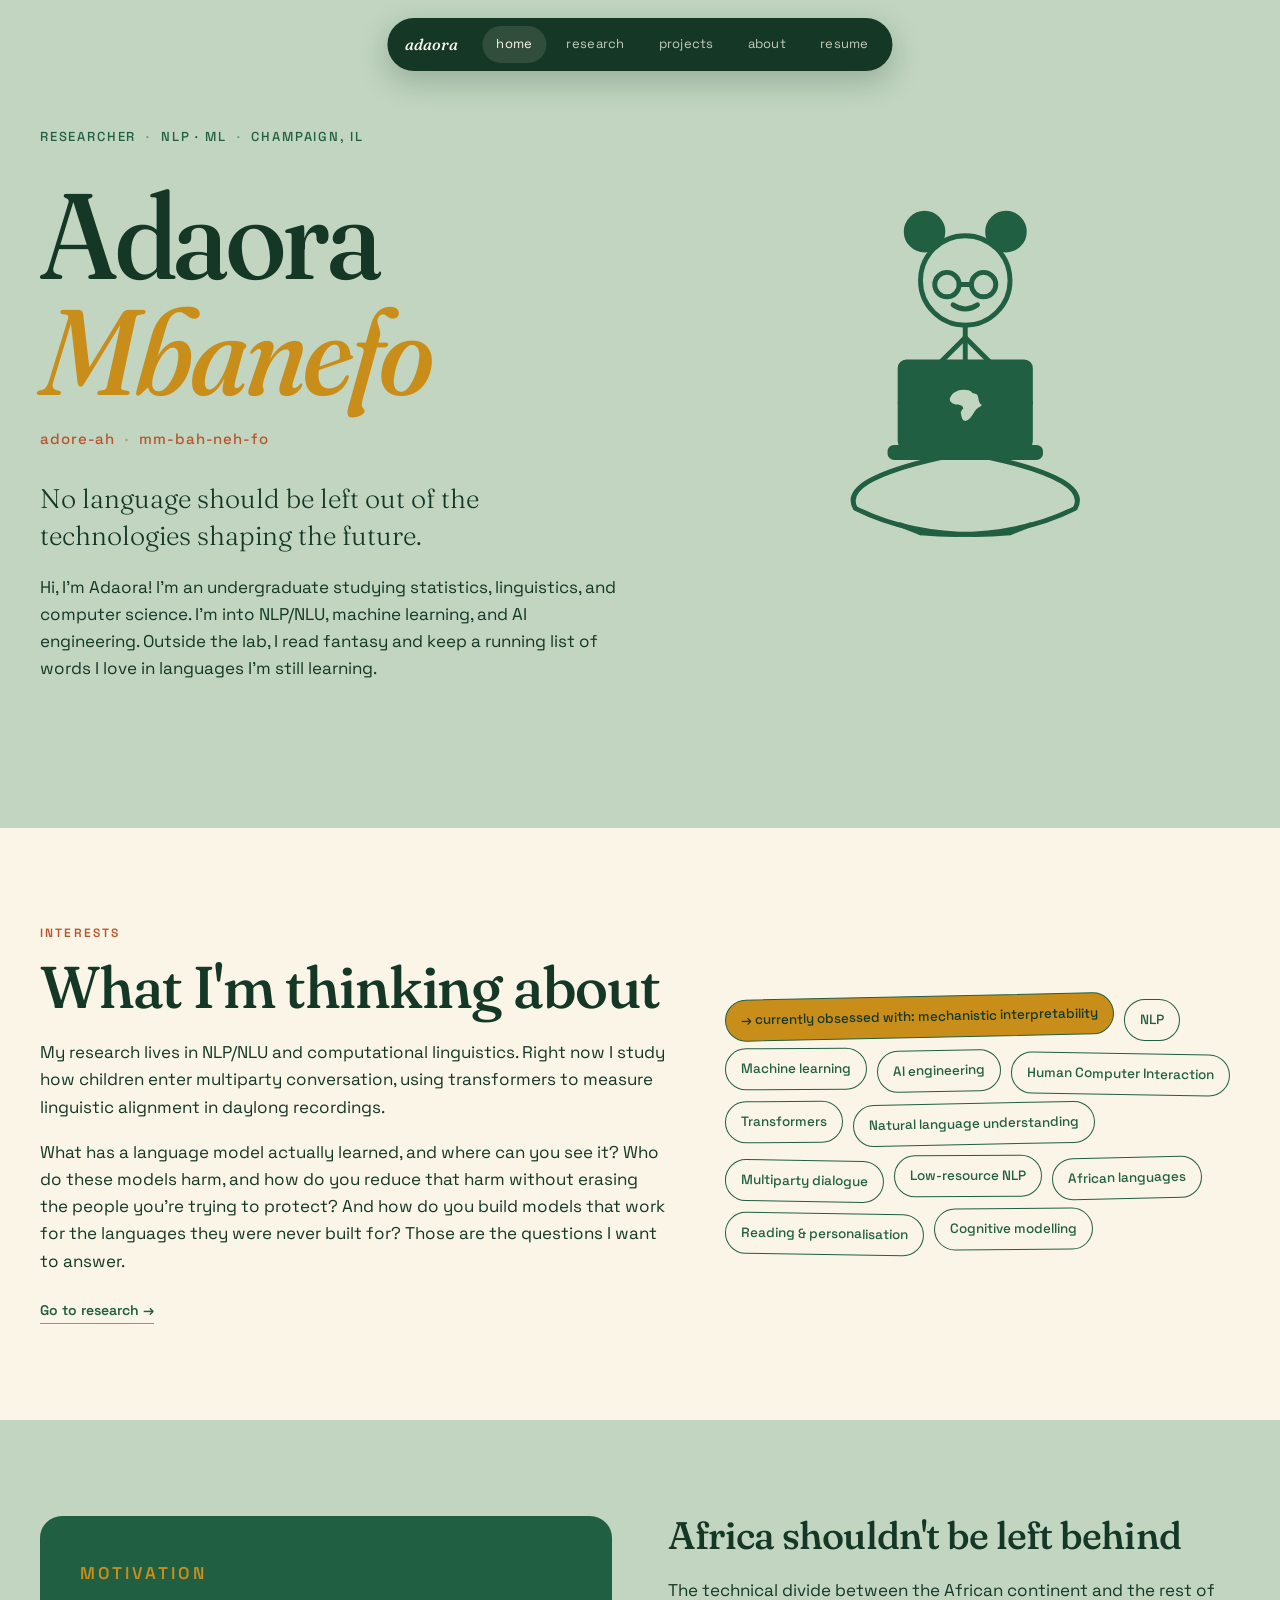
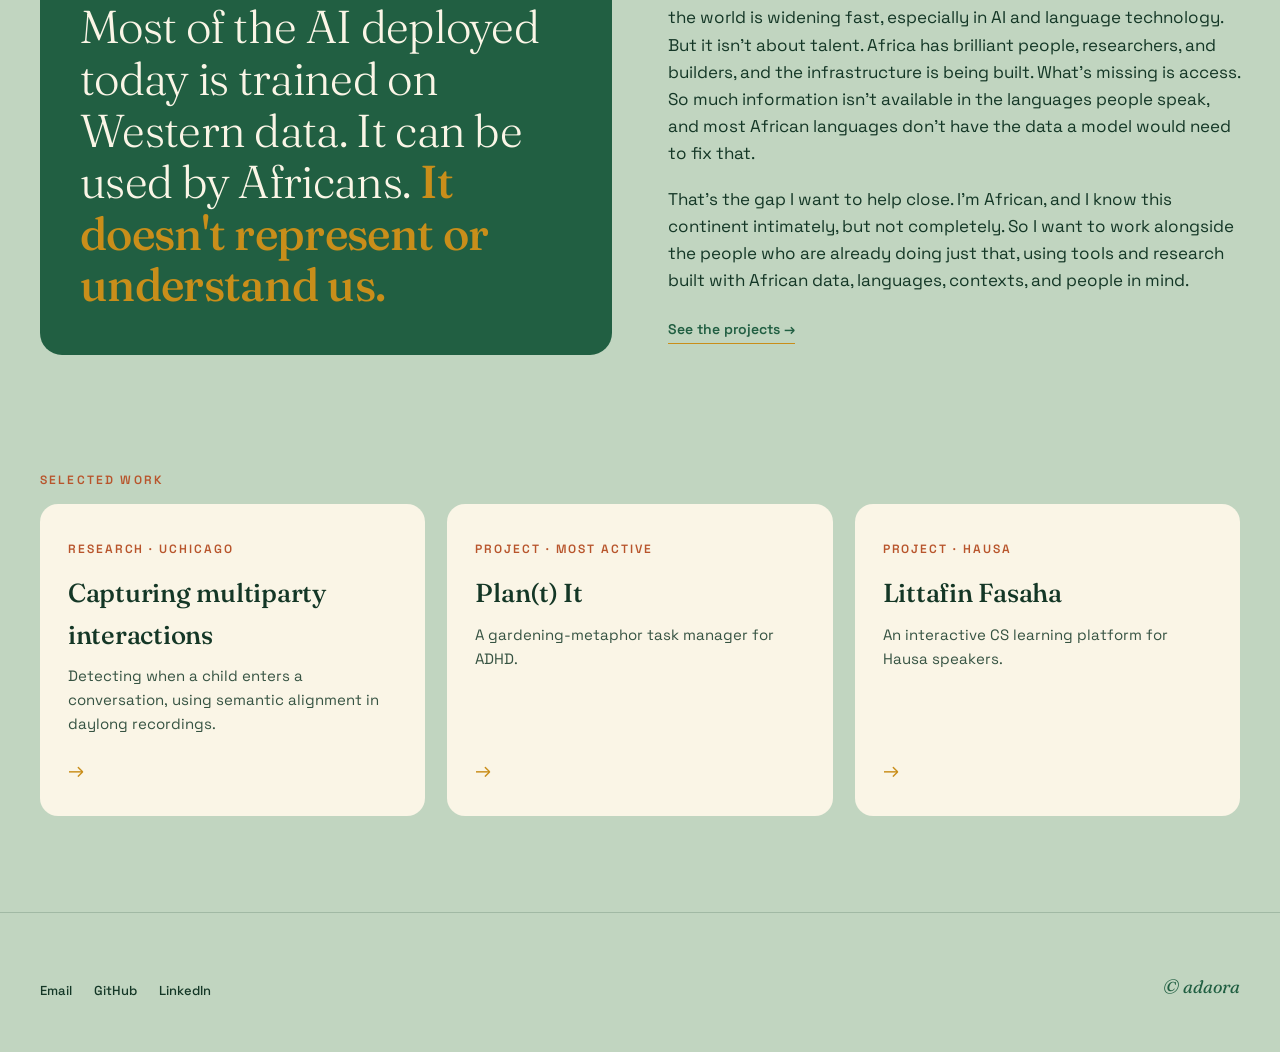
==== commit 4d0f65c3: "Site redesign: two typefaces, pill nav, new research/projects/about/resume layouts" ====
--- a/index.html
+++ b/index.html
@@ -5,198 +5,107 @@
   <meta name="viewport" content="width=device-width, initial-scale=1.0">
   <title>Adaora Mbanefo</title>
   <meta name="description" content="Adaora Mbanefo is an undergraduate at UIUC. NLP, machine learning, AI engineering, and deep love of all things language.">
-  <link rel="stylesheet" type="text/css" href="/style.css">
+  <link rel="preconnect" href="https://fonts.googleapis.com">
+  <link rel="stylesheet" href="https://fonts.googleapis.com/css2?family=Fraunces:ital,opsz,wght,SOFT,WONK@0,9..144,300..700,0..100,0..1;1,9..144,300..700,0..100,0..1&family=Space+Grotesk:wght@400;500;600&display=swap">
+  <link rel="stylesheet" href="/style.css">
 </head>
 <body>
 
-  <header>
-    <div class="nav-inner">
-      <a href="/" class="brand">adaora.mbanefo</a>
-      <nav>
-        <ul>
-          <li><a href="/" class="active">home</a></li>
-          <li><a href="/research/">research</a></li>
-          <li><a href="/projects/">projects</a></li>
-          <li><a href="/about/">about</a></li>
-          <li><a href="/resume/">resume</a></li>
-        </ul>
-      </nav>
+<nav class="nav">
+  <span class="brand">adaora</span>
+  <a class="on" href="/">home</a><a href="/research/">research</a><a href="/projects/">projects</a><a href="/about/">about</a><a href="/resume/">resume</a>
+</nav>
+
+<main id="top">
+
+<section class="hero">
+  <div class="wrap split" style="grid-template-columns:1fr 1fr;gap:40px">
+    <div>
+      <p class="meta rv"><span>Researcher</span><span>NLP · ML</span><span>Champaign, IL</span></p>
+      <h1 class="name">
+        <span class="rv"><span class="w">Adaora<span class="say">adore-ah</span></span></span><br>
+        <span class="rv d1"><span class="w last">Mbanefo<span class="say">mm-bah-neh-fo</span></span></span>
+      </h1>
+      <p class="say-line rv d2"><span>adore-ah</span><span class="dot">·</span><span>mm-bah-neh-fo</span></p>
+      <p class="concept rv d2">No language should be left out of the technologies shaping the future.</p>
+      <p class="bio rv d3">Hi, I'm Adaora! I'm an undergraduate studying statistics, linguistics, and computer science. I'm into NLP/NLU, machine learning, and AI engineering. Outside the lab, I read fantasy and keep a running list of words I love in languages I'm still learning.</p>
     </div>
-  </header>
+    <div class="fig rv d2">
+      <svg viewBox="10 30 285 215" fill="none" stroke="#215f42" stroke-width="2.4" stroke-linecap="round" stroke-linejoin="round">
+        <g class="pose pose-a">
+          <circle cx="140" cy="48" r="9" fill="#215f42"/><circle cx="180" cy="48" r="9" fill="#215f42"/><circle cx="160" cy="72" r="22"/>
+          <circle cx="151" cy="74" r="6"/><circle cx="169" cy="74" r="6"/><line x1="157" y1="74" x2="163" y2="74"/><path d="M 154 84 Q 160 88 166 84"/>
+          <line x1="160" y1="94" x2="160" y2="112"/><path d="M 160 100 L 128 132 L 134 152"/><path d="M 160 100 L 192 132 L 186 152"/>
+          <rect x="128" y="112" width="64" height="42" rx="3" fill="#215f42"/>
+          <path transform="translate(152 125) scale(0.16)" fill="#c1d5c0" stroke="none" d="M 18 12 L 30 6 L 45 4 L 60 6 L 68 10 L 72 14 L 85 18 L 88 22 L 90 30 L 92 40 L 96 48 L 100 50 L 99 54 L 92 58 L 84 64 L 78 72 L 72 82 L 66 90 L 58 97 L 50 100 L 44 98 L 40 92 L 38 84 L 36 74 L 40 66 L 44 62 L 42 56 L 36 52 L 28 50 L 20 50 L 10 46 L 4 40 L 2 32 L 6 24 L 10 18 L 14 14 Z"/>
+          <rect x="123" y="154" width="74" height="5" rx="2" fill="#215f42"/>
+          <path d="M 148 159 Q 98 170 106 184 Q 138 200 182 196"/><path d="M 172 159 Q 222 170 214 184 Q 182 200 138 196"/><path d="M 182 196 L 192 192"/><path d="M 138 196 L 128 192"/>
+        </g>
+        <g class="pose pose-b">
+          <path d="M 28 197 L 70 197 L 74 180 L 34 178 Z" fill="#faf5e6"/><path d="M 28 197 L 70 197 L 74 214 L 34 216 Z" fill="#faf5e6"/><line x1="28" y1="197" x2="70" y2="197"/>
+          <line x1="40" y1="194" x2="41" y2="184" stroke-width="1.4"/><line x1="48" y1="194" x2="49" y2="184" stroke-width="1.4"/><line x1="56" y1="194" x2="57" y2="184" stroke-width="1.4"/><line x1="64" y1="194" x2="65" y2="184" stroke-width="1.4"/>
+          <line x1="40" y1="200" x2="41" y2="210" stroke-width="1.4"/><line x1="48" y1="200" x2="49" y2="210" stroke-width="1.4"/><line x1="56" y1="200" x2="57" y2="210" stroke-width="1.4"/><line x1="64" y1="200" x2="65" y2="210" stroke-width="1.4"/>
+          <circle cx="96" cy="136" r="9" fill="#215f42"/><circle cx="114" cy="144" r="9" fill="#215f42"/><circle cx="100" cy="162" r="20"/>
+          <circle cx="86" cy="168" r="6"/><line x1="92" y1="167" x2="106" y2="162"/>
+          <line x1="114" y1="174" x2="186" y2="204"/><path d="M 118 178 L 98 203 L 72 199"/><path d="M 122 181 L 108 205 L 80 207"/>
+          <path d="M 186 206 L 284 207"/><path d="M 186 202 L 232 199 L 246 158"/><path d="M 246 158 L 258 155"/>
+          <rect x="196" y="226" width="56" height="8" rx="2" fill="#215f42"/>
+        </g>
+      </svg>
+    </div>
+  </div>
+</section>
 
-  <main>
+<section id="about" class="band">
+  <div class="wrap split">
+    <div>
+      <p class="label rv">Interests</p>
+      <h2 class="rv d1">What I'm thinking about</h2>
+      <p class="rv d2">My research lives in NLP/NLU and computational linguistics. Right now I study how children enter multiparty conversation, using transformers to measure linguistic alignment in daylong recordings.</p>
+      <p class="rv d2">What has a language model actually learned, and where can you see it? Who do these models harm, and how do you reduce that harm without erasing the people you're trying to protect? And how do you build models that work for the languages they were never built for? Those are the questions I want to answer.</p>
+      <a class="small-link rv d3" href="/research/">Go to research →</a>
+    </div>
+    <div class="chips rv d2">
+      <span class="chip hot">→ currently obsessed with: mechanistic interpretability</span>
+      <span class="chip">NLP</span><span class="chip">Machine learning</span><span class="chip">AI engineering</span><span class="chip">Human Computer Interaction</span><span class="chip">Transformers</span><span class="chip">Natural language understanding</span><span class="chip">Multiparty dialogue</span><span class="chip">Low-resource NLP</span><span class="chip">African languages</span><span class="chip">Reading &amp; personalisation</span><span class="chip">Cognitive modelling</span>
+    </div>
+  </div>
+</section>
 
-    <!-- hero -->
-    <section class="hero reveal">
-      <div class="hero-text">
-        <div class="meta">
-          <span>Researcher</span>
-          <span>NLP &middot; ML &middot; AI engineering</span>
-          <span>Champaign, IL</span>
-        </div>
+<section>
+  <div class="wrap split motiv" style="grid-template-columns:1fr 1fr;gap:56px;align-items:stretch">
+    <div class="qblock rv">
+      <p class="label">Motivation</p>
+      <p class="quote">Most of the AI deployed today is trained on Western data. It can be used by Africans. <em>It doesn't represent or understand us.</em></p>
+    </div>
+    <div>
+      <h2 class="rv d1" style="font-size:clamp(30px,3vw,40px)">Africa shouldn't be left behind</h2>
+      <p class="rv d2">The technical divide between the African continent and the rest of the world is widening fast, especially in AI and language technology. But it isn't about talent. Africa has brilliant people, researchers, and builders, and the infrastructure is being built. What's missing is access. So much information isn't available in the languages people speak, and most African languages don't have the data a model would need to fix that.</p>
+      <p class="rv d2">That's the gap I want to help close. I'm African, and I know this continent intimately, but not completely. So I want to work alongside the people who are already doing just that, using tools and research built with African data, languages, contexts, and people in mind.</p>
+      <a class="small-link rv d3" href="/projects/">See the projects →</a>
+    </div>
+  </div>
+</section>
 
-        <h1 class="hero-name">
-          <span class="nameline"><span class="nword first">Adaora<span class="surface">adore-ah</span></span></span>
-          <span class="nameline"><span class="nword last">Mbanefo<span class="surface">mm-bah-neh-fo</span></span></span>
-        </h1>
+<section id="work" style="padding-top:20px">
+  <div class="wrap">
+    <p class="label rv">Selected work</p>
+    <div class="strip">
+      <a class="card rv" href="/research/"><div><span class="k">Research · UChicago</span><h3>Capturing multiparty interactions</h3><p>Detecting when a child enters a conversation, using semantic alignment in daylong recordings.</p></div><span class="arrow">→</span></a>
+      <a class="card rv d1" href="/projects/"><div><span class="k">Project · most active</span><h3>Plan(t) It</h3><p>A gardening-metaphor task manager for ADHD.</p></div><span class="arrow">→</span></a>
+      <a class="card rv d2" href="/projects/"><div><span class="k">Project · Hausa</span><h3>Littafin Fasaha</h3><p>An interactive CS learning platform for Hausa speakers.</p></div><span class="arrow">→</span></a>
+    </div>
+  </div>
+</section>
 
-        <p class="concept-line">No language should be left out of the technologies shaping the future.</p>
+</main>
 
-        <p class="hero-bio">
-          Hi, I'm Adaora! I'm an undergraduate studying statistics,
-          linguistics, and computer science. I'm into NLP/NLU, machine learning, and AI engineering.
-          Outside the lab I love to read fantasy, play electric guitar and squash,
-          and keep a running list of words I love in languages I'm still
-          learning.
-        </p>
-      </div>
-
-      <!-- stick figure: working → reading, on hover -->
-      <div class="hero-figure" aria-hidden="true">
-        <svg viewBox="0 0 320 260" xmlns="http://www.w3.org/2000/svg" fill="none" stroke="#215f42" stroke-width="2.4" stroke-linecap="round" stroke-linejoin="round">
-          <!-- pose a: sitting cross-legged, laptop facing her -->
-          <g class="pose pose-a">
-            <circle cx="140" cy="48" r="9" fill="#215f42"/>
-            <circle cx="180" cy="48" r="9" fill="#215f42"/>
-            <circle cx="160" cy="72" r="22"/>
-            <circle cx="151" cy="74" r="6"/>
-            <circle cx="169" cy="74" r="6"/>
-            <line x1="157" y1="74" x2="163" y2="74"/>
-            <path d="M 154 84 Q 160 88 166 84"/>
-            <line x1="160" y1="94" x2="160" y2="112"/>
-            <path d="M 160 100 L 128 132 L 134 152"/>
-            <path d="M 160 100 L 192 132 L 186 152"/>
-            <rect x="128" y="112" width="64" height="42" rx="3" fill="#215f42"/>
-            <path transform="translate(152 125) scale(0.16)" fill="#c1d5c0" stroke="none"
-              d="M 18 12 L 30 6 L 45 4 L 60 6 L 68 10 L 72 14 L 85 18 L 88 22 L 90 30 L 92 40 L 96 48 L 100 50 L 99 54 L 92 58 L 84 64 L 78 72 L 72 82 L 66 90 L 58 97 L 50 100 L 44 98 L 40 92 L 38 84 L 36 74 L 40 66 L 44 62 L 42 56 L 36 52 L 28 50 L 20 50 L 10 46 L 4 40 L 2 32 L 6 24 L 10 18 L 14 14 Z"/>
-            <rect x="123" y="154" width="74" height="5" rx="2" fill="#215f42"/>
-            <path d="M 148 159 Q 98 170 106 184 Q 138 200 182 196"/>
-            <path d="M 172 159 Q 222 170 214 184 Q 182 200 138 196"/>
-            <path d="M 182 196 L 192 192"/>
-            <path d="M 138 196 L 128 192"/>
-          </g>
-          <!-- pose b: on her stomach, propped on elbows, book on the floor -->
-          <g class="pose pose-b">
-            <path d="M 28 197 L 70 197 L 74 180 L 34 178 Z" fill="#faf5e6"/>
-            <path d="M 28 197 L 70 197 L 74 214 L 34 216 Z" fill="#faf5e6"/>
-            <line x1="28" y1="197" x2="70" y2="197"/>
-            <line x1="40" y1="194" x2="41" y2="184" stroke-width="1.4"/>
-            <line x1="48" y1="194" x2="49" y2="184" stroke-width="1.4"/>
-            <line x1="56" y1="194" x2="57" y2="184" stroke-width="1.4"/>
-            <line x1="64" y1="194" x2="65" y2="184" stroke-width="1.4"/>
-            <line x1="40" y1="200" x2="41" y2="210" stroke-width="1.4"/>
-            <line x1="48" y1="200" x2="49" y2="210" stroke-width="1.4"/>
-            <line x1="56" y1="200" x2="57" y2="210" stroke-width="1.4"/>
-            <line x1="64" y1="200" x2="65" y2="210" stroke-width="1.4"/>
-            <circle cx="96" cy="136" r="9" fill="#215f42"/>
-            <circle cx="114" cy="144" r="9" fill="#215f42"/>
-            <circle cx="100" cy="162" r="20"/>
-            <circle cx="86" cy="168" r="6"/>
-            <line x1="92" y1="167" x2="106" y2="162"/>
-            <line x1="114" y1="174" x2="186" y2="204"/>
-            <path d="M 118 178 L 98 203 L 72 199"/>
-            <path d="M 122 181 L 108 205 L 80 207"/>
-            <path d="M 186 206 L 284 207"/>
-            <path d="M 186 202 L 232 199 L 246 158"/>
-            <path d="M 246 158 L 258 155"/>
-            <rect x="196" y="226" width="56" height="8" rx="2" fill="#215f42"/>
-          </g>
-        </svg>
-      </div>
-    </section>
-
-    <div class="ascii-rule">· · · · · · · · · · · · · · · · · · · · · · · · · · · ·</div>
-
-    <!-- interests -->
-    <section class="reveal-on-scroll section-center">
-      <p class="eyebrow">Interests</p>
-      <h2 class="section-h">What I'm thinking about<svg class="squiggle" viewBox="0 0 300 10" preserveAspectRatio="none" aria-hidden="true"><path d="M 3 5 Q 20 0, 40 5 T 80 5 T 120 5 T 160 5 T 200 5 T 240 5 T 280 5 T 297 5" fill="none" stroke="#c98e1a" stroke-width="2" stroke-linecap="round"/></svg></h2>
-
-      <div class="interests-body">
-        <p>
-          My research lives in NLP/NLU and computational linguistics. Right
-          now I study how children enter multiparty conversation, using
-          transformers to measure linguistic alignment in daylong
-          recordings.
-          <a href="/research/" class="inline-link">go to research &rarr;</a>
-        </p>
-        <p>
-          What has a language model actually learned, and where can you
-          see it? Who do these models harm, and how do you reduce that harm
-          without erasing the people you're trying to protect? And how do
-          you build models that work for the languages they were never
-          built for? Those are the questions I want to answer.
-        </p>
-      </div>
-
-      <div class="topics-row">
-        <p class="eyebrow">topics</p>
-        <div class="chips">
-          <span class="chip chip-mustard">currently obsessed with: mechanistic interpretability</span>
-          <span class="chip">NLP</span>
-          <span class="chip">Machine learning</span>
-          <span class="chip">AI engineering</span>
-          <span class="chip">Human Computer Interaction</span>
-          <span class="chip">Transformers</span>
-          <span class="chip">Natural language understanding</span>
-          <span class="chip">Multiparty dialogue</span>
-          <span class="chip">Low-resource NLP</span>
-          <span class="chip">African languages</span>
-          <span class="chip">Reading &amp; personalisation</span>
-          <span class="chip">Cognitive modelling</span>
-        </div>
-      </div>
-    </section>
-
-    <hr class="divider">
-
-    <!-- africa -->
-    <section class="reveal-on-scroll section-center">
-      <p class="eyebrow">Motivation</p>
-      <h2 class="section-h">Africa shouldn't be left behind<svg class="squiggle" viewBox="0 0 300 10" preserveAspectRatio="none" aria-hidden="true"><path d="M 3 5 Q 20 0, 40 5 T 80 5 T 120 5 T 160 5 T 200 5 T 240 5 T 280 5 T 297 5" fill="none" stroke="#c98e1a" stroke-width="2" stroke-linecap="round"/></svg></h2>
-
-      <div class="motivation">
-        <p class="lead">Most of the AI deployed today is trained on Western data. It can be used by Africans. It doesn't represent or understand us.</p>
-        <p>
-          The technical divide between the African continent and the
-          rest of the world is widening fast, especially in AI and
-          language technology. But it isn't about talent. Africa has
-          brilliant people, researchers, and builders, and the
-          infrastructure is being built. What's missing is access. So
-          much information isn't available in the languages people
-          speak, and most African languages don't have the data
-          a model would need to fix that.
-        </p>
-        <p>
-          That's the gap I want to help close. I'm African, and I know
-          this continent intimately, but not completely. So I want to
-          work alongside the people who are already doing just that,
-          using tools and research built with African data, languages,
-          contexts, and people in mind.
-          <a href="/projects/" class="inline-link">see the projects &rarr;</a>
-        </p>
-      </div>
-    </section>
-
-
-  </main>
-
-  <footer>
-    <div class="footer-inner">
-      <div>
-        <div class="footer-links">
-          <a href="mailto:adaorambanefo@gmail.com">Email</a>
-          <a href="https://github.com/adodobird8" target="_blank" rel="noopener">GitHub</a>
-          <a href="https://www.linkedin.com/in/adaora-mbanefo/" target="_blank" rel="noopener">LinkedIn</a>
-        </div>
-      </div>
-      <div class="footer-copy">
-        <span>&copy; 2026 Adaora Mbanefo</span>
-        <span>By yours truly &middot; Hosted on GitHub Pages</span>
-      </div>
-    </div>
-  </footer>
-
-  <script src="/script.js" defer></script>
+<footer>
+  <div class="wrap">
+    <div><a href="mailto:adaorambanefo@gmail.com">Email</a><a href="https://github.com/adodobird8" target="_blank" rel="noopener">GitHub</a><a href="https://www.linkedin.com/in/adaora-mbanefo" target="_blank" rel="noopener">LinkedIn</a></div>
+    <div class="sig">&copy; adaora</div>
+  </div>
+</footer>
+<script src="/script.js"></script>
 </body>
 </html>
--- a/style.css
+++ b/style.css
@@ -1,1133 +1,113 @@
-/* adaora mbanefo's personal site.
-   sage + cream + mustard. serif body, characterful display. */
+/* adaorambanefo.com — shared styles */
+:root{
+  --sage:#c1d5c0;--sage-deep:#aec3ad;--forest:#215f42;--ink:#143726;
+  --cream:#faf5e6;--mustard:#c98e1a;--rust:#b8552c;
+  --display:'Fraunces',Georgia,serif;--sans:'Space Grotesk',system-ui,sans-serif;
+  --maxw:1280px;
+}
+*{box-sizing:border-box}
+html{scroll-behavior:smooth}
+body{margin:0;background:var(--sage);color:var(--ink);font-family:var(--sans);font-size:17px;line-height:1.6;-webkit-font-smoothing:antialiased}
+a{color:inherit}
 
-@import url('https://fonts.googleapis.com/css2?family=Caveat:wght@400;500&family=Fraunces:ital,opsz,wght,SOFT,WONK@0,9..144,400..700,0..100,0..1;1,9..144,400..700,0..100,0..1&family=JetBrains+Mono:wght@400;500;600&family=Newsreader:ital,opsz,wght@0,6..72,400..700;1,6..72,400..700&family=Space+Grotesk:wght@400;500;600;700&display=swap');
-
-:root {
-  --sage:        #c1d5c0;   /* original bg, kept */
-  --sage-soft:   #d4e3d3;
-  --sage-deep:   #a8c4a7;
-  --forest:      #215f42;   /* original text, kept */
-  --forest-ink:  #143726;
-  --cream:       #faf5e6;
-  --cream-warm:  #f3ead2;
-  --mustard:     #c98e1a;
-  --rust:        #b8552c;
-  --ink:         #1a1a1a;
-
-  --serif:      'Fraunces', 'Cormorant Garamond', Georgia, serif;
-  --serif-body: 'Newsreader', 'Source Serif', Georgia, serif;
-  --mono:       'Space Grotesk', 'Helvetica Neue', sans-serif;
-  --mono-code:  'JetBrains Mono', 'Menlo', monospace;
-  --sans-bold:  'Space Grotesk', 'Helvetica Neue', sans-serif;
-  --script:     'Caveat', cursive;
-
-  --maxw: 1200px;
-}
-
-* { box-sizing: border-box; }
-
-html { scroll-behavior: smooth; }
-
-body {
-  font-family: var(--serif-body);
-  font-size: 16px;
-  line-height: 1.7;
-  color: var(--forest-ink);
-  background-color: var(--sage);
-  margin: 0;
-  padding: 0;
-  /* techy grid pattern */
-  background-image:
-    linear-gradient(rgba(20,55,38,0.04) 1px, transparent 1px),
-    linear-gradient(90deg, rgba(20,55,38,0.04) 1px, transparent 1px);
-  background-size: 32px 32px;
-}
-
-::selection { background: var(--mustard); color: var(--cream); }
-
-/* header / nav */
-
-header {
-  background: var(--cream);
-  border-bottom: 1px solid var(--forest);
-  padding: 18px 32px;
-  position: sticky;
-  top: 0;
-  z-index: 50;
-}
-
-.nav-inner {
-  max-width: var(--maxw);
-  margin: 0 auto;
-  display: flex;
-  justify-content: space-between;
-  align-items: center;
-  flex-wrap: wrap;
-  gap: 16px;
-}
-
-.brand {
-  font-family: var(--mono-code);
-  font-size: 14px;
-  font-weight: 600;
-  letter-spacing: 0.01em;
-  color: var(--forest-ink);
-  text-decoration: none;
-  display: flex;
-  align-items: baseline;
-  gap: 8px;
-}
-.brand .dot { color: var(--mustard); font-size: 20px; line-height: 0; }
-
-nav ul {
-  list-style: none;
-  margin: 0;
-  padding: 0;
-  display: flex;
-  flex-wrap: wrap;
-  gap: 22px;
-}
-
-nav ul li a {
-  color: var(--forest);
-  text-decoration: none;
-  font-family: var(--mono-code);
-  font-size: 12.5px;
-  font-weight: 400;
-  letter-spacing: 0.01em;
-  text-transform: none;
-  position: relative;
-  padding: 4px 0;
-  transition: color 0.2s;
-}
-
-nav ul li a::after {
-  content: "";
-  position: absolute;
-  left: 0;
-  bottom: 0;
-  width: 0;
-  height: 1.5px;
-  background: var(--mustard);
-  transition: width 0.25s ease;
-}
-
-nav ul li a:hover { color: var(--rust); }
-nav ul li a:hover::after { width: 100%; }
-nav ul li a.active { color: var(--rust); }
-nav ul li a.active::after { width: 100%; }
+/* floating pill nav */
+.nav{position:fixed;top:18px;left:50%;transform:translateX(-50%);z-index:50;
+  display:flex;align-items:center;gap:6px;padding:8px 10px 8px 18px;
+  background:var(--ink);color:var(--cream);border-radius:999px;
+  box-shadow:0 10px 30px rgba(20,55,38,.25);font-size:13px;letter-spacing:.02em}
+.nav .brand{font-family:var(--display);font-weight:500;font-style:italic;font-size:16px;margin-right:18px;letter-spacing:0}
+.nav a{text-decoration:none;padding:8px 14px;border-radius:999px;opacity:.78;transition:.2s}
+.nav a:hover,.nav a.on{opacity:1;background:rgba(250,245,230,.12)}
 
 /* layout */
-
-main {
-  max-width: var(--maxw);
-  margin: 0 auto;
-  padding: 64px 32px 120px;
-}
-
-section { margin-bottom: 88px; }
-
-/* typography */
-
-h1, h2, h3 {
-  font-family: var(--serif);
-  font-weight: 450;
-  color: var(--forest-ink);
-  font-variation-settings: 'SOFT' 50, 'WONK' 0;
-}
-
-h1 {
-  font-family: var(--sans-bold);
-  font-size: clamp(56px, 11vw, 124px);
-  line-height: 0.92;
-  letter-spacing: -0.045em;
-  margin: 0 0 8px;
-  font-weight: 700;
-  padding-bottom: 4px;
-}
-
-h1 .accent { color: var(--mustard); font-style: normal; font-weight: 700; }
-
-/* hero name — Fraunces, with hover-reveal pronunciation */
-.hero-name {
-  font-family: var(--serif);
-  margin: 0 0 20px;
-  padding: 0;
-  line-height: 0.98;
-}
-.hero-name .nameline {
-  display: flex;
-  align-items: baseline;
-  gap: 20px;
-  flex-wrap: wrap;
-}
-.hero-name .nword {
-  font-family: var(--serif);
-  font-size: clamp(52px, 10vw, 112px);
-  font-weight: 600;
-  letter-spacing: -0.02em;
-  font-variation-settings: 'SOFT' 40, 'WONK' 1;
-  position: relative;
-  display: inline-block;
-  cursor: default;
-}
-.hero-name .nword.first { color: var(--forest-ink); }
-.hero-name .nword.last  { color: var(--mustard); font-style: italic; }
-.hero-name .surface {
-  font-family: var(--script);
-  font-size: clamp(24px, 3.5vw, 34px);
-  font-weight: 500;
-  font-style: normal;
-  letter-spacing: 0;
-  color: var(--rust);
-  margin-left: 16px;
-  opacity: 0;
-  transform: translateX(-10px);
-  transition: opacity 0.32s ease, transform 0.32s ease;
-  white-space: nowrap;
-  pointer-events: none;
-}
-.hero-name .nword:hover .surface {
-  opacity: 1;
-  transform: translateX(0);
-}
-
-/* concept line — the organising idea */
-.concept-line {
-  max-width: 620px;
-  font-family: var(--serif-body);
-  font-size: clamp(18px, 2.4vw, 22px);
-  line-height: 1.5;
-  font-style: italic;
-  color: var(--forest-ink);
-  margin: 24px 0 0;
-  padding-left: 20px;
-  border-left: 2px solid var(--mustard);
-}
-
-h2 {
-  font-family: var(--serif);
-  font-size: clamp(32px, 5vw, 46px);
-  line-height: 1.12;
-  letter-spacing: -0.015em;
-  margin: 0 0 24px;
-  font-weight: 600;
-  font-variation-settings: 'SOFT' 40, 'WONK' 1;
-  padding-bottom: 4px;
-}
-
-h3 {
-  font-family: var(--sans-bold);
-  font-size: 22px;
-  line-height: 1.25;
-  margin: 0 0 8px;
-  font-weight: 600;
-  letter-spacing: -0.015em;
-  padding-bottom: 2px;
-}
-
-.eyebrow {
-  font-family: var(--mono-code);
-  font-size: 11px;
-  font-weight: 500;
-  letter-spacing: 0.06em;
-  text-transform: lowercase;
-  color: var(--rust);
-  margin-bottom: 14px;
-  display: block;
-}
-.eyebrow::before {
-  content: "[ ";
-  opacity: 0.6;
-}
-.eyebrow::after {
-  content: " ]";
-  opacity: 0.6;
-}
-
-p { margin: 0 0 18px; }
-
-a { color: var(--forest); text-decoration: underline; text-decoration-thickness: 1px; text-underline-offset: 3px; }
-a:hover { color: var(--rust); }
+.wrap{max-width:var(--maxw);margin:0 auto;padding:0 40px}
+section{display:flex;align-items:center;padding:110px 0}
+.hero{min-height:92vh}
+.split{display:grid;grid-template-columns:1.1fr .9fr;gap:72px;align-items:center;width:100%}
+.label{font-size:12px;letter-spacing:.18em;text-transform:uppercase;color:var(--rust);font-weight:600;margin:0 0 22px}
+h1,h2{font-family:var(--display);font-weight:500;margin:0;letter-spacing:-.02em;font-variation-settings:'SOFT' 50,'WONK' 1}
+h2{font-size:clamp(40px,4.6vw,64px);line-height:1.02;margin-bottom:28px}
+p{margin:0 0 18px;max-width:58ch}
+.small-link{display:inline-block;margin-top:6px;font-size:14px;font-weight:600;color:var(--forest);text-decoration:none;border-bottom:1.5px solid var(--mustard);padding-bottom:2px}
 
 /* hero */
+.hero .name{font-size:clamp(72px,9.5vw,136px);line-height:.95}
+.hero .name .w{position:relative;display:inline-block;cursor:default}
+.hero .name .last{color:var(--mustard);font-style:italic}
+.hero .name .say{position:absolute;left:calc(100% + 22px);top:50%;transform:translate(-8px,-50%);
+  font-family:var(--sans);font-size:18px;font-weight:500;letter-spacing:.02em;color:var(--rust);white-space:nowrap;
+  opacity:0;transition:.3s;pointer-events:none}
+.hero .name .w:hover .say{opacity:1;transform:translate(0,-50%)}
+.hero .concept{font-family:var(--display);font-style:italic;font-size:clamp(20px,2vw,26px);line-height:1.4;max-width:30ch;margin:36px 0 22px;color:var(--forest)}
+.hero .bio{color:var(--ink);opacity:.88}
+.hero .meta{font-size:13px;letter-spacing:.14em;text-transform:uppercase;color:var(--forest);margin-bottom:30px;font-weight:500}
+.hero .meta span+span::before{content:"·";margin:0 10px;opacity:.5}
+.fig{width:100%;max-width:600px;justify-self:center;cursor:default}
+.fig svg{width:100%;height:auto;display:block}
+.fig .pose{transition:opacity .45s}.fig .pose-b{opacity:0}
+.fig:hover .pose-a{opacity:0}.fig:hover .pose-b{opacity:1;transition-delay:.1s}
 
-.hero {
-  padding-top: 24px;
-  padding-bottom: 32px;
-  position: relative;
-  display: grid;
-  grid-template-columns: minmax(0, 1fr) 440px;
-  align-items: center;
-  gap: 24px;
-}
-.hero-text { min-width: 0; }
-@media (max-width: 900px) {
-  .hero { grid-template-columns: 1fr; }
-}
+/* interests */
+.chips{display:flex;flex-wrap:wrap;gap:10px;align-self:center}
+.chip{font-size:13.5px;font-weight:500;padding:9px 15px;border-radius:999px;border:1.5px solid var(--forest);color:var(--forest);background:transparent;transition:.2s}
+.chip:hover{background:var(--forest);color:var(--cream)}
+.chip.hot{background:var(--mustard);border-color:var(--mustard);color:var(--ink)}
+.chip.hot:hover{background:var(--ink);border-color:var(--ink);color:var(--cream)}
 
-.hero .meta {
-  display: block;
-  font-family: var(--mono-code);
-  font-size: 12px;
-  font-weight: 400;
-  letter-spacing: 0.01em;
-  text-transform: none;
-  color: var(--forest);
-  margin-bottom: 28px;
-}
-.hero .meta::before {
-  content: "~/ ";
-  color: var(--rust);
-  font-weight: 500;
-}
-.hero .meta span {
-  display: inline;
-  margin-right: 4px;
-}
-.hero .meta span::before {
-  content: "";
-  display: none;
-}
-.hero .meta span:not(:last-child)::after {
-  content: " · ";
-  color: var(--forest);
-  opacity: 0.4;
-  margin: 0 4px;
-}
+/* motivation */
+.motiv p.quote,p.quote{font-family:var(--display);font-style:italic;font-weight:400;font-size:clamp(34px,3.6vw,50px);line-height:1.15;color:var(--forest);letter-spacing:-.015em;max-width:none;margin:0}
+.quote em{font-style:normal;color:var(--ink)}
+.motiv p:not(.quote){font-size:17px}
 
-.hero-bio {
-  max-width: 640px;
-  font-family: var(--sans-bold);
-  font-size: 16px;
-  font-weight: 400;
-  line-height: 1.65;
-  margin-top: 26px;
-}
-
-/* card / panel */
-
-.panel {
-  background: var(--cream);
-  border: 1px solid var(--forest);
-  padding: 28px 32px;
-  position: relative;
-}
-
-.panel + .panel { margin-top: 20px; }
-
-.panel-warm {
-  background: var(--cream-warm);
-}
-
-/* dashed divider in the indie-web spirit */
-.divider {
-  border: none;
-  border-top: 1px dashed var(--forest);
-  margin: 64px 0;
-  opacity: 0.5;
-}
-
-/* two-column */
-
-.two-col {
-  display: grid;
-  grid-template-columns: 1fr 1fr;
-  gap: 48px;
-}
-.interests-cols {
-  grid-template-columns: 1.2fr 0.8fr;
-  align-items: start;
-}
-@media (max-width: 720px) {
-  .two-col { grid-template-columns: 1fr; gap: 32px; }
-  .interests-cols { grid-template-columns: 1fr; }
-}
-
-/* tag chips */
-
-.chips {
-  display: flex;
-  flex-wrap: wrap;
-  gap: 12px 14px;
-  margin-top: 16px;
-  padding: 4px 0 6px;
-}
-.chip {
-  font-family: var(--mono-code);
-  font-size: 12.5px;
-  font-weight: 400;
-  letter-spacing: 0.005em;
-  padding: 9px 16px;
-  background: var(--cream);
-  border: 1px solid var(--forest);
-  color: var(--forest-ink);
-  border-radius: 999px;
-  display: inline-block;
-  box-shadow: 3px 3px 0 var(--forest-ink);
-  transform: translate(-1.5px, -1.5px);
-  transition: transform 0.2s cubic-bezier(0.34, 1.56, 0.64, 1), box-shadow 0.2s, background 0.2s;
-  cursor: default;
-  white-space: nowrap;
-}
-.chip:hover {
-  transform: translate(-4px, -4px);
-  box-shadow: 6px 6px 0 var(--forest-ink);
-  background: var(--cream-warm);
-}
-.chip-mustard {
-  background: var(--mustard);
-  color: var(--forest-ink);
-  border-color: var(--forest-ink);
-  font-weight: 600;
-}
-.chip-mustard::before { content: "→ "; }
-.chip-mustard:hover { background: var(--mustard); }
-
-/* see-through workshop bubbles */
-.chip-ghost {
-  background: transparent;
-  box-shadow: none;
-  transform: none;
-  border-style: dashed;
-  color: var(--forest);
-}
-.chip-ghost:hover {
-  background: rgba(250, 245, 230, 0.4);
-  box-shadow: none;
-  transform: translateY(-2px);
-}
-
-/* project / research grid */
-
-.grid {
-  display: grid;
-  grid-template-columns: repeat(2, 1fr);
-  gap: 24px;
-}
-@media (max-width: 720px) {
-  .grid { grid-template-columns: 1fr; }
-}
-
-.card {
-  background: var(--cream);
-  border: 1px solid var(--forest);
-  padding: 28px;
-  display: flex;
-  flex-direction: column;
-  gap: 12px;
-  transition: transform 0.3s cubic-bezier(0.34, 1.56, 0.64, 1), box-shadow 0.3s;
-  position: relative;
-}
-.card:hover {
-  transform: translate(-4px, -4px);
-  box-shadow: 8px 8px 0 var(--forest-ink);
-}
-
-/* Scroll-reveal: sections fade up as they enter view */
-.reveal-on-scroll {
-  opacity: 0;
-  transform: translateY(24px);
-  transition: opacity 0.7s ease, transform 0.7s cubic-bezier(0.22, 1, 0.36, 1);
-}
-.reveal-on-scroll.is-visible {
-  opacity: 1;
-  transform: translateY(0);
-}
-
-/* Floating background doodles */
-.doodle {
-  position: absolute;
-  pointer-events: none;
-  opacity: 0.35;
-  z-index: 0;
-}
-.doodle-squiggle {
-  animation: doodle-drift 8s ease-in-out infinite;
-}
-@keyframes doodle-drift {
-  0%, 100% { transform: translate(0, 0) rotate(0deg); }
-  50% { transform: translate(4px, -6px) rotate(3deg); }
-}
-.card .card-meta {
-  font-family: var(--mono);
-  font-size: 11px;
-  letter-spacing: 0.12em;
-  text-transform: uppercase;
-  color: var(--rust);
-}
-.card h3 { font-size: 26px; margin: 0; }
-.card p { font-size: 14px; margin: 0; }
-.card .card-links {
-  margin-top: auto;
-  display: flex;
-  gap: 16px;
-  font-size: 12px;
-  letter-spacing: 0.06em;
-  text-transform: uppercase;
-  padding-top: 12px;
-}
-
-/* workshop / "coming soon" section */
-
-.workshop-intro {
-  font-family: var(--serif);
-  font-style: italic;
-  font-size: 24px;
-  color: var(--forest);
-  margin: 0 0 36px;
-  letter-spacing: 0.01em;
-}
-
-.workshop-grid {
-  display: grid;
-  grid-template-columns: repeat(2, 1fr);
-  gap: 16px;
-  margin-top: 16px;
-}
-@media (max-width: 720px) {
-  .workshop-grid { grid-template-columns: 1fr; }
-}
-
-.workshop-card {
-  border: 1.5px dashed var(--forest);
-  background: rgba(243, 234, 210, 0.5);
-  padding: 22px 24px;
-  border-radius: 4px;
-  display: flex;
-  flex-direction: column;
-  gap: 14px;
-}
-.workshop-card h3 {
-  font-family: var(--sans-bold);
-  font-size: 19px;
-  font-weight: 600;
-  letter-spacing: -0.015em;
-  line-height: 1.1;
-  margin: 0;
-  color: var(--forest-ink);
-}
-
-.workshop-pending {
-  text-align: center;
-  font-family: var(--mono);
-  font-size: 12px;
-  letter-spacing: 0.4em;
-  text-transform: uppercase;
-  color: var(--rust);
-  margin-top: 44px;
-  font-style: italic;
-  opacity: 0.85;
-}
-
-/* research entries */
-
-.research-entries {
-  margin-top: 24px;
-}
-.research-entry {
-  border-left: 2px solid var(--forest);
-  padding: 4px 0 4px 26px;
-  margin-bottom: 44px;
-}
-.research-lab {
-  font-family: var(--mono-code);
-  font-size: 12px;
-  color: var(--rust);
-  margin: 0 0 8px;
-  letter-spacing: 0.01em;
-}
-.research-entry h2 {
-  font-family: var(--sans-bold);
-  font-size: clamp(24px, 3.2vw, 34px);
-  font-weight: 600;
-  letter-spacing: -0.02em;
-  line-height: 1.1;
-  margin: 0 0 10px;
-  max-width: 1000px;
-}
-.research-people {
-  font-family: var(--mono-code);
-  font-size: 12.5px;
-  color: var(--forest);
-  margin: 0 0 16px;
-}
-.research-people .with-label {
-  color: var(--rust);
-  font-size: 12.5px;
-  margin-right: 6px;
-}
-.research-entry p {
-  font-family: var(--sans-bold);
-  max-width: 1000px;
-  font-size: 15px;
-  line-height: 1.7;
-  margin: 0 0 12px;
-}
-.research-entry p:last-child {
-  margin-bottom: 0;
-}
-.research-links {
-  margin-top: 4px !important;
-  font-family: var(--mono-code);
-  font-size: 12.5px;
-}
-.research-links a {
-  color: var(--forest);
-  text-decoration: none;
-  border-bottom: 1px dashed var(--forest);
-}
-.research-links a:hover { color: var(--rust); border-color: var(--rust); }
-
-/* lists for research */
-
-.pubs { list-style: none; margin: 0; padding: 0; }
-.pubs li {
-  border-top: 1px solid var(--forest);
-  padding: 24px 0;
-  display: grid;
-  grid-template-columns: 100px 1fr;
-  gap: 24px;
-  align-items: start;
-}
-.pubs li:last-child { border-bottom: 1px solid var(--forest); }
-.pubs .year {
-  font-family: var(--mono);
-  font-size: 13px;
-  letter-spacing: 0.1em;
-  color: var(--rust);
-  padding-top: 4px;
-}
-.pubs .pub-title { font-family: var(--serif); font-size: 22px; line-height: 1.25; margin-bottom: 8px; }
-.pubs .pub-meta { font-size: 13px; color: var(--forest); margin-bottom: 6px; }
-.pubs .pub-status {
-  display: inline-block;
-  font-family: var(--mono);
-  font-size: 10px;
-  letter-spacing: 0.1em;
-  text-transform: uppercase;
-  padding: 3px 8px;
-  background: var(--sage-soft);
-  border: 1px solid var(--forest);
-  margin-top: 6px;
-}
-@media (max-width: 600px) {
-  .pubs li { grid-template-columns: 1fr; gap: 8px; }
-}
-
-/* resume styles */
-
-.resume {
-  background: var(--cream);
-  border: 1px solid var(--forest);
-  padding: 56px 64px;
-}
-@media (max-width: 720px) {
-  .resume { padding: 32px 24px; }
-}
-
-.resume h2 {
-  font-size: 36px;
-  margin-top: 36px;
-  margin-bottom: 16px;
-  border-bottom: 1px solid var(--forest);
-  padding-bottom: 8px;
-}
-.resume h2:first-of-type { margin-top: 0; }
-.resume .resume-item { margin-bottom: 20px; }
-.resume .resume-item .row {
-  display: flex;
-  justify-content: space-between;
-  flex-wrap: wrap;
-  gap: 8px;
-  margin-bottom: 4px;
-}
-.resume .resume-item .role { font-weight: 700; }
-.resume .resume-item .when {
-  font-family: var(--mono);
-  font-size: 12px;
-  color: var(--rust);
-  letter-spacing: 0.06em;
-}
-.resume .resume-item ul {
-  margin: 6px 0 0;
-  padding-left: 18px;
-  font-size: 14px;
-}
-.resume .resume-item ul li { margin-bottom: 4px; }
-
-.resume .download {
-  display: inline-block;
-  margin-top: 24px;
-  padding: 10px 20px;
-  background: var(--mustard);
-  color: var(--cream);
-  text-decoration: none;
-  font-family: var(--mono);
-  font-size: 12px;
-  letter-spacing: 0.12em;
-  text-transform: uppercase;
-  border: 1px solid var(--forest-ink);
-  transition: transform 0.2s;
-}
-.resume .download:hover { transform: translate(-2px, -2px); box-shadow: 4px 4px 0 var(--forest-ink); color: var(--cream); }
-
-/* currently — bulletin board with sticky notes */
-
-.corkboard {
-  display: grid;
-  grid-template-columns: repeat(2, 1fr);
-  gap: 24px 18px;
-  padding: 22px 8px 30px;
-}
-@media (max-width: 620px) {
-  .corkboard { grid-template-columns: 1fr; }
-}
-
-.sticky {
-  padding: 22px 20px;
-  min-height: 90px;
-  font-family: var(--serif-body);
-  font-size: 14.5px;
-  line-height: 1.55;
-  color: var(--forest-ink);
-  position: relative;
-  transition: transform 0.3s cubic-bezier(0.34, 1.56, 0.64, 1), box-shadow 0.3s;
-  box-shadow: 3px 4px 0 rgba(20,55,38,0.15);
-}
-.sticky:hover {
-  transform: scale(1.05) rotate(0deg) !important;
-  box-shadow: 5px 6px 0 rgba(20,55,38,0.25);
-  z-index: 10;
-}
-.sticky em {
-  font-family: var(--serif);
-  font-variation-settings: 'SOFT' 60;
-}
-.sticky-label {
-  font-family: var(--mono);
-  font-size: 10px;
-  font-weight: 600;
-  letter-spacing: 0.14em;
-  text-transform: uppercase;
-  color: var(--rust);
-  margin-bottom: 8px;
-  display: block;
-}
-.sticky-1 { background: #f5e2a3; transform: rotate(-2.5deg); }
-.sticky-2 { background: #f3ead2; transform: rotate(1.5deg); }
-.sticky-3 { background: #e8d5c4; transform: rotate(-1deg); }
-.sticky-4 { background: #d4e3d3; transform: rotate(2deg); }
-
-.pushpin {
-  position: absolute;
-  top: -6px;
-  left: 50%;
-  transform: translateX(-50%);
-  width: 12px;
-  height: 12px;
-  border-radius: 50%;
-  background: radial-gradient(circle at 30% 30%, #d63d2a, #8b1a0f);
-  box-shadow: 0 2px 3px rgba(0,0,0,0.3);
-}
-
-/* section headings with permanent squiggle underline */
-
-.section-h {
-  display: inline-block;
-  position: relative;
-  padding-bottom: 14px;
-}
-.section-h .squiggle {
-  position: absolute;
-  bottom: 0;
-  left: 0;
-  width: 100%;
-  height: 10px;
-  overflow: visible;
-}
-
-/* hero — hand-drawn arrow to adore-ah (flex layout, tip aligned to text center) */
-
-.pron-wrap {
-  display: inline-flex;
-  align-items: center;
-  gap: 4px;
-  margin-top: 14px;
-}
-.arrow-to-pron {
-  width: 130px;
-  height: 40px;
-  flex-shrink: 0;
-  pointer-events: none;
-}
-
-/* techy project cards */
-
-.project-grid {
-  display: grid;
-  grid-template-columns: repeat(2, 1fr);
-  gap: 16px;
-  margin-top: 16px;
-}
-@media (max-width: 720px) {
-  .project-grid { grid-template-columns: 1fr; }
-}
-.project-card {
-  border: 1px solid var(--forest);
-  background: var(--cream);
-  padding: 22px 24px;
-  border-radius: 4px;
-  box-shadow: 4px 4px 0 var(--forest-ink);
-  transition: transform 0.2s cubic-bezier(0.34, 1.56, 0.64, 1), box-shadow 0.2s;
-  display: flex;
-  flex-direction: column;
-}
-.project-card:hover {
-  transform: translate(-3px, -3px);
-  box-shadow: 7px 7px 0 var(--forest-ink);
-}
-.project-card .p-meta {
-  font-family: var(--mono-code);
-  font-size: 10.5px;
-  color: var(--rust);
-  letter-spacing: 0.04em;
-  margin-bottom: 8px;
-}
-.project-card h3 {
-  font-family: var(--sans-bold);
-  font-size: 19px;
-  font-weight: 600;
-  letter-spacing: -0.015em;
-  margin: 0 0 8px;
-}
-.project-card p {
-  font-family: var(--sans-bold);
-  font-size: 13.5px;
-  line-height: 1.55;
-  margin: 0 0 14px;
-  color: var(--forest-ink);
-}
-.p-tags { display: flex; flex-wrap: wrap; gap: 6px; margin-top: auto; }
-.p-tags span {
-  font-family: var(--mono-code);
-  font-size: 10px;
-  padding: 4px 9px;
-  border: 1px solid rgba(20,55,38,0.3);
-  border-radius: 999px;
-  color: var(--forest);
-}
-.p-links {
-  margin-top: 14px;
-  font-family: var(--mono-code);
-  font-size: 12px;
-}
-.p-links a { color: var(--forest); text-decoration: none; border-bottom: 1px dashed var(--forest); }
-.p-links a:hover { color: var(--rust); border-color: var(--rust); }
-.workshop-intro {
-  font-family: var(--mono-code);
-  font-size: 13px;
-  color: var(--forest);
-  margin: 0 0 16px;
-  opacity: 0.8;
-}
-
-/* internal page headers (techy) */
-
-.page-head { margin-bottom: 48px; }
-.page-title {
-  font-family: var(--sans-bold);
-  font-size: clamp(48px, 8vw, 84px);
-  font-weight: 700;
-  letter-spacing: -0.035em;
-  line-height: 0.95;
-  margin: 0;
-  color: var(--forest-ink);
-}
-.page-subtitle {
-  font-family: var(--mono-code);
-  font-size: 13px;
-  color: var(--rust);
-  margin: 14px 0 0;
-}
-.page-subtitle a { color: var(--forest); }
-.more-coming {
-  text-align: center;
-  font-family: var(--mono-code);
-  font-size: 13px;
-  color: var(--forest);
-  opacity: 0.7;
-}
-
-/* about page body */
-
-.about-body {
-  max-width: 680px;
-}
-.about-body p {
-  font-family: var(--sans-bold);
-  font-size: 16px;
-  line-height: 1.7;
-  margin: 0 0 20px;
-  color: var(--forest-ink);
-}
-.about-lab-block {
-  border: 1px solid var(--forest);
-  background: rgba(250, 245, 230, 0.55);
-  padding: 26px 30px;
-  border-radius: 4px;
-  box-shadow: 4px 4px 0 var(--forest-ink);
-  max-width: 680px;
-  margin-top: 36px;
-}
-.outside-list {
-  list-style: none;
-  padding: 0;
-  margin: 0;
-  font-family: var(--sans-bold);
-  font-size: 15px;
-  line-height: 1.95;
-}
-.outside-list em { font-family: var(--serif); font-style: italic; }
-
-/* about — things i love list */
-
-.things-list ul { list-style: none; padding: 0; margin: 0; }
-.things-list li {
-  font-family: var(--sans-bold);
-  font-size: 15px;
-  line-height: 1.6;
-  padding: 12px 0;
-  border-bottom: 1px dashed rgba(20,55,38,0.2);
-  display: flex;
-  gap: 16px;
-  align-items: baseline;
-}
-.things-list li:last-child { border-bottom: none; }
-.things-list .kind {
-  font-family: var(--mono-code);
-  font-size: 11px;
-  color: var(--rust);
-  letter-spacing: 0.06em;
-  flex-shrink: 0;
-  width: 90px;
-}
-.things-list em { font-family: var(--serif); font-style: italic; }
-
-/* hero stick figure — working at rest, reading on hover */
-
-.hero-figure {
-  width: 100%;
-  max-width: 440px;
-  justify-self: start;
-  margin-right: 16px;
-  cursor: default;
-}
-.hero-figure svg { width: 100%; height: auto; display: block; }
-.hero-figure .pose { transition: opacity 0.45s ease; }
-.hero-figure .pose-b { opacity: 0; }
-.hero-figure:hover .pose-a { opacity: 0; }
-.hero-figure:hover .pose-b { opacity: 1; transition-delay: 0.12s; }
-@media (max-width: 900px) {
-  .hero-figure { display: none; }
-}
-
-/* motivation — lead statement + prose, no heavy box */
-
-/* centered home sections */
-.section-center { text-align: center; }
-.section-center .interests-body,
-.section-center .motivation { margin-left: auto; margin-right: auto; }
-.section-center .chips { justify-content: center; }
-.section-center .motivation .lead {
-  border-left: none;
-  padding-left: 0;
-  position: relative;
-  padding-top: 18px;
-}
-.section-center .motivation .lead::before {
-  content: "";
-  position: absolute;
-  top: 0; left: 50%;
-  width: 48px; height: 2px;
-  background: var(--mustard);
-  transform: translateX(-50%);
-}
-
-.motivation {
-  max-width: 760px;
-}
-.motivation .lead {
-  font-family: var(--serif-body);
-  font-size: clamp(19px, 2.6vw, 23px);
-  line-height: 1.45;
-  font-style: italic;
-  color: var(--forest);
-  margin: 0 0 22px;
-  padding-left: 20px;
-  border-left: 2px solid var(--mustard);
-}
-.motivation p {
-  font-family: var(--sans-bold);
-  font-size: 16px;
-  line-height: 1.72;
-  margin: 0 0 16px;
-}
-.motivation p:last-child { margin-bottom: 0; }
-
-/* africa-shaped focus panel (uses actual SVG file with overlay text) */
-
-.africa-panel {
-  max-width: 560px;
-  margin: 0 auto;
-}
-.africa-map {
-  position: relative;
-  width: 100%;
-}
-.africa-img {
-  width: 100%;
-  height: auto;
-  display: block;
-}
-.africa-overlay {
-  position: absolute;
-  top: 20%;
-  left: 22%;
-  right: 22%;
-  font-family: var(--serif-body);
-  color: var(--forest-ink);
-}
-.africa-overlay .eyebrow {
-  font-family: var(--mono);
-  font-size: 10px;
-  font-weight: 600;
-  letter-spacing: 0.1em;
-  text-transform: uppercase;
-  color: var(--rust);
-  margin: 0 0 8px;
-  display: flex;
-  align-items: center;
-  gap: 6px;
-}
-.africa-overlay .eyebrow::before {
-  content: "";
-  display: inline-block;
-  width: 14px;
-  height: 1px;
-  background: var(--rust);
-}
-.africa-overlay ul {
-  list-style: none;
-  padding: 0;
-  margin: 0;
-  font-size: 11px;
-  line-height: 1.5;
-}
-.africa-overlay li {
-  margin-bottom: 4px;
-}
-.africa-overlay em {
-  font-family: var(--serif);
-  font-style: italic;
-}
-@media (max-width: 720px) {
-  .africa-overlay {
-    top: 22%;
-    left: 24%;
-    right: 22%;
-    font-size: 10px;
-  }
-  .africa-overlay ul { font-size: 10px; }
-}
-
-/* corner star on featured work card */
-
-.corner-star {
-  position: absolute;
-  top: -10px;
-  right: -10px;
-  transform: rotate(15deg);
-  z-index: 2;
-}
-
-/* work card colour variations (straight, but not monochrome) */
-
-.card-cream { background: var(--cream); }
-.card-warm  { background: var(--cream-warm); }
-.card-sage  { background: var(--sage-soft); }
+/* projects strip */
+.strip{display:grid;grid-template-columns:repeat(3,1fr);gap:22px;width:100%}
+.card{background:var(--cream);border-radius:18px;padding:30px 28px;min-height:230px;display:flex;flex-direction:column;justify-content:space-between;transition:.25s;text-decoration:none;color:var(--ink)}
+.card:hover{transform:translateY(-4px);box-shadow:0 18px 40px rgba(20,55,38,.15)}
+.card .k{font-size:12px;letter-spacing:.16em;text-transform:uppercase;color:var(--rust);font-weight:600}
+.card h3{font-family:var(--display);font-weight:500;font-size:26px;margin:12px 0 8px;letter-spacing:-.01em}
+.card p{font-size:15px;margin:0;opacity:.85}
+.card .arrow{font-size:20px;color:var(--mustard);margin-top:18px}
 
 /* footer */
+footer{padding:60px 0 50px;border-top:1px solid rgba(20,55,38,.18)}
+footer .wrap{display:flex;justify-content:space-between;align-items:flex-end;font-size:13px}
+footer a{text-decoration:none;margin-right:22px;font-weight:500}
+footer .sig{font-family:var(--display);font-style:italic;font-size:18px;color:var(--forest)}
 
-footer {
-  background: var(--cream);
-  border-top: 1px solid var(--forest);
-  padding: 40px 32px 32px;
-  margin-top: 80px;
-}
-.footer-inner {
-  max-width: var(--maxw);
-  margin: 0 auto;
-  display: flex;
-  flex-wrap: wrap;
-  gap: 32px;
-  justify-content: space-between;
-  align-items: flex-end;
-}
-.footer-links {
-  display: flex;
-  flex-wrap: wrap;
-  gap: 18px;
-  font-size: 13px;
-  letter-spacing: 0.06em;
-}
-.footer-links a { color: var(--forest-ink); }
-.footer-tag {
-  font-family: var(--serif);
-  font-style: italic;
-  font-size: 18px;
-  color: var(--forest);
-}
-.footer-copy {
-  width: 100%;
-  font-family: var(--mono);
-  font-size: 11px;
-  letter-spacing: 0.06em;
-  text-transform: uppercase;
-  font-weight: 500;
-  color: var(--forest);
-  border-top: 1px dashed var(--forest);
-  padding-top: 16px;
-  margin-top: 8px;
-  display: flex;
-  justify-content: space-between;
-  flex-wrap: wrap;
-  gap: 12px;
-}
+/* scroll reveal */
+.rv{opacity:0;transform:translateY(16px);transition:opacity .7s cubic-bezier(.2,.6,.2,1),transform .7s cubic-bezier(.2,.6,.2,1)}
+.rv.in{opacity:1;transform:none}
+.rv.d1{transition-delay:.08s}.rv.d2{transition-delay:.16s}.rv.d3{transition-delay:.24s}
 
-/* decorative monospace flourish */
+@media (max-width:900px){.split{grid-template-columns:1fr;gap:40px}.fig{display:none}.strip{grid-template-columns:1fr}section{min-height:auto;padding:90px 0}.nav .brand{display:none}}
 
-.ascii-rule {
-  font-family: var(--mono);
-  font-size: 10px;
-  letter-spacing: 0.5em;
-  color: var(--forest);
-  opacity: 0.5;
-  margin: 32px 0;
-  text-align: center;
-  white-space: nowrap;
-  overflow: hidden;
-}
+/* --- round 2 --- */
+.say-line{font-family:var(--sans);font-size:15px;letter-spacing:.06em;color:var(--rust);margin:18px 0 0;font-weight:500}
+.say-line .dot{margin:0 10px;opacity:.5}
+.hero .name .say{display:none}
 
-/* page-load reveal */
-@keyframes rise {
-  from { opacity: 0; transform: translateY(8px); }
-  to   { opacity: 1; transform: translateY(0); }
-}
-.reveal > * { animation: rise 0.7s ease both; }
-.reveal > *:nth-child(1) { animation-delay: 0.05s; }
-.reveal > *:nth-child(2) { animation-delay: 0.15s; }
-.reveal > *:nth-child(3) { animation-delay: 0.25s; }
-.reveal > *:nth-child(4) { animation-delay: 0.35s; }
-.reveal > *:nth-child(5) { animation-delay: 0.45s; }
+/* display italic -> cleaner */
+.hero .concept{font-family:var(--display);font-style:normal;font-weight:300;font-variation-settings:'SOFT' 0,'WONK' 0;font-size:clamp(22px,2.1vw,28px);line-height:1.35;color:var(--ink);max-width:28ch;margin:30px 0 20px}
+.motiv p.quote,p.quote{font-style:normal;font-weight:300;font-variation-settings:'SOFT' 0,'WONK' 0;color:var(--cream);line-height:1.12}
+.motiv p.quote em{font-weight:500;color:var(--mustard)}
+
+/* motivation: quote sits on a forest block */
+.motiv .qblock{background:var(--forest);border-radius:22px;padding:44px 40px;align-self:stretch;display:flex;flex-direction:column;justify-content:center}
+.motiv .qblock .label{color:var(--mustard)}
+
+/* alternating bands */
+section.band{background:var(--cream)}
+section.band .chip{border-color:var(--forest)}
+
+/* chips: scatter + livelier hover */
+.chips{gap:12px 10px;padding:8px 0}
+.chip{transition:transform .2s cubic-bezier(.2,.8,.2,1),background .2s,border-color .2s,box-shadow .2s}
+.chip:nth-child(3n+1){transform:rotate(-1.2deg)}.chip:nth-child(3n+2){transform:rotate(.9deg) translateY(3px)}.chip:nth-child(3n){transform:rotate(-.4deg) translateY(-2px)}
+.chip:hover{transform:translateY(-4px) rotate(0);background:var(--cream);border-color:var(--mustard);box-shadow:0 8px 18px rgba(20,55,38,.18);color:var(--ink)}
+.chip.hot:hover{background:var(--mustard);border-color:var(--ink);color:var(--ink)}
+
+/* spacing */
+.label{margin-bottom:14px}
+h2{margin-bottom:22px}
+.split{gap:56px}
+section{padding:96px 0}
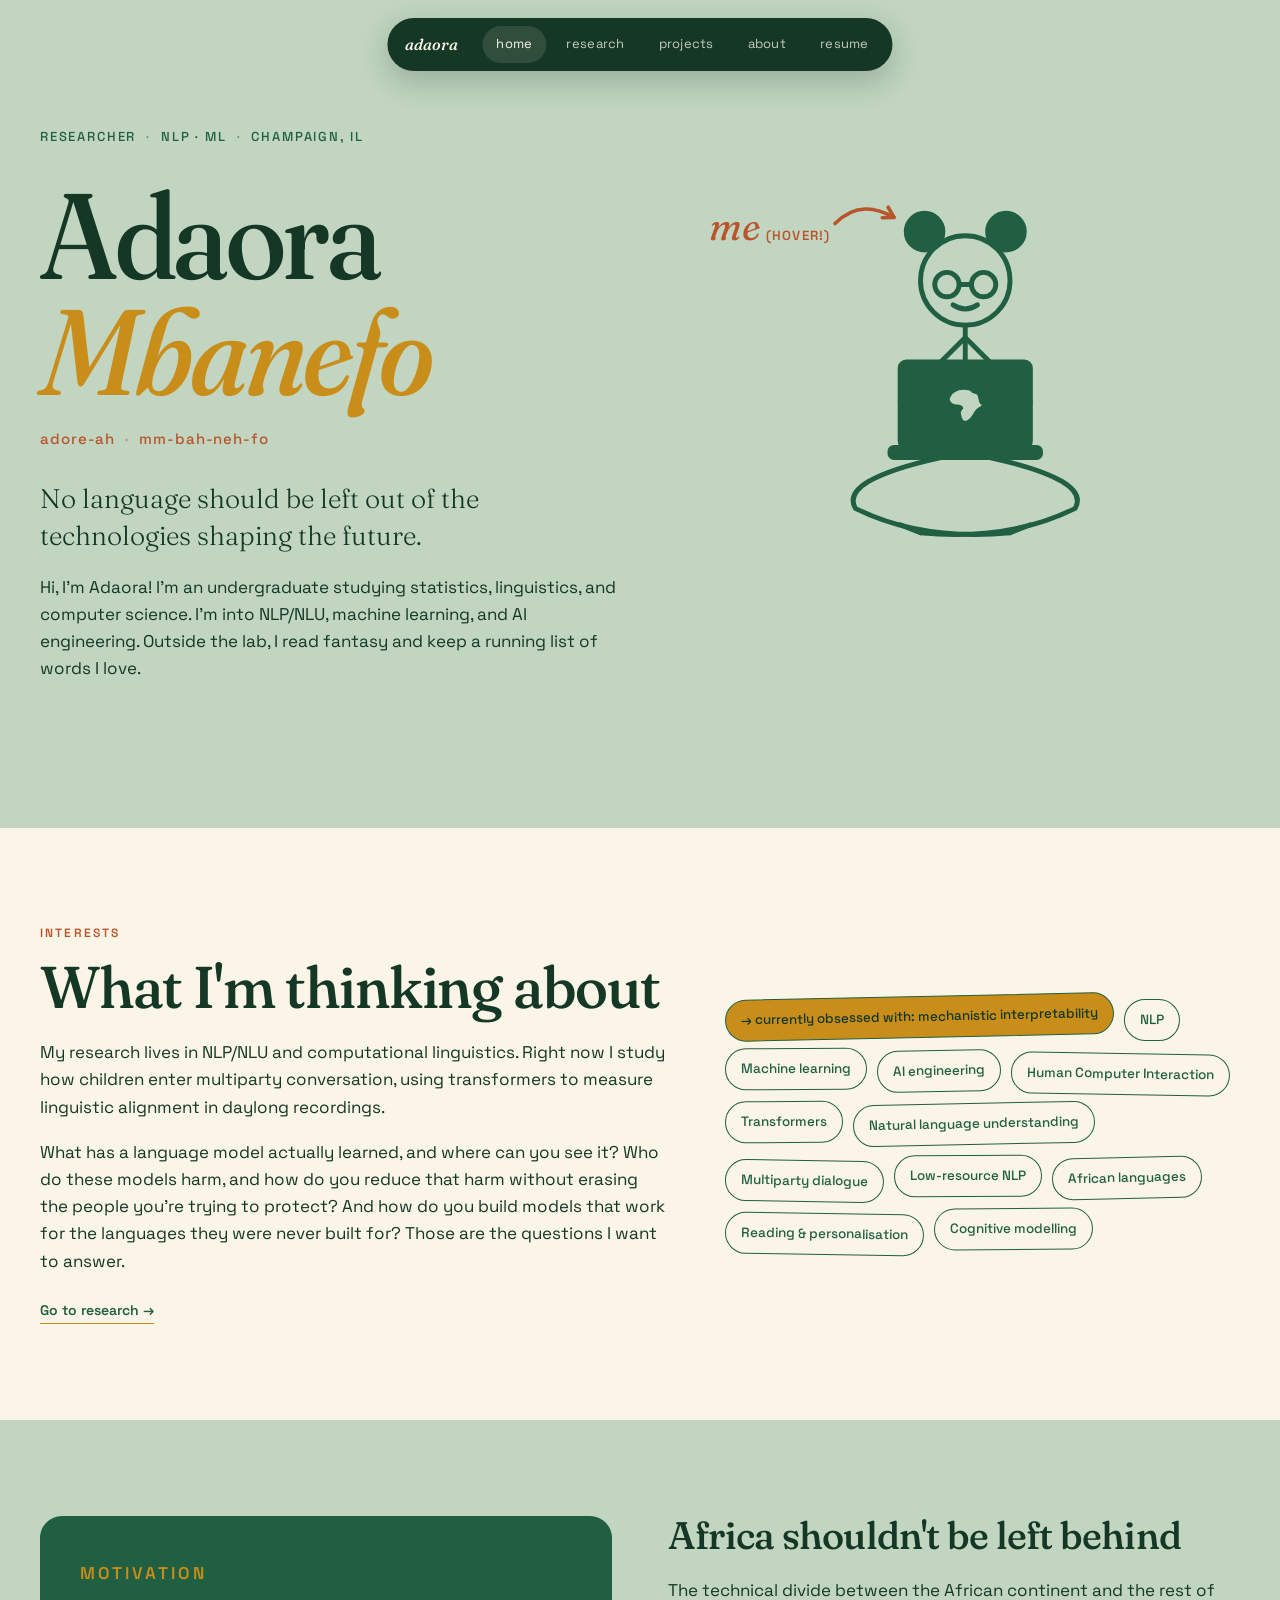
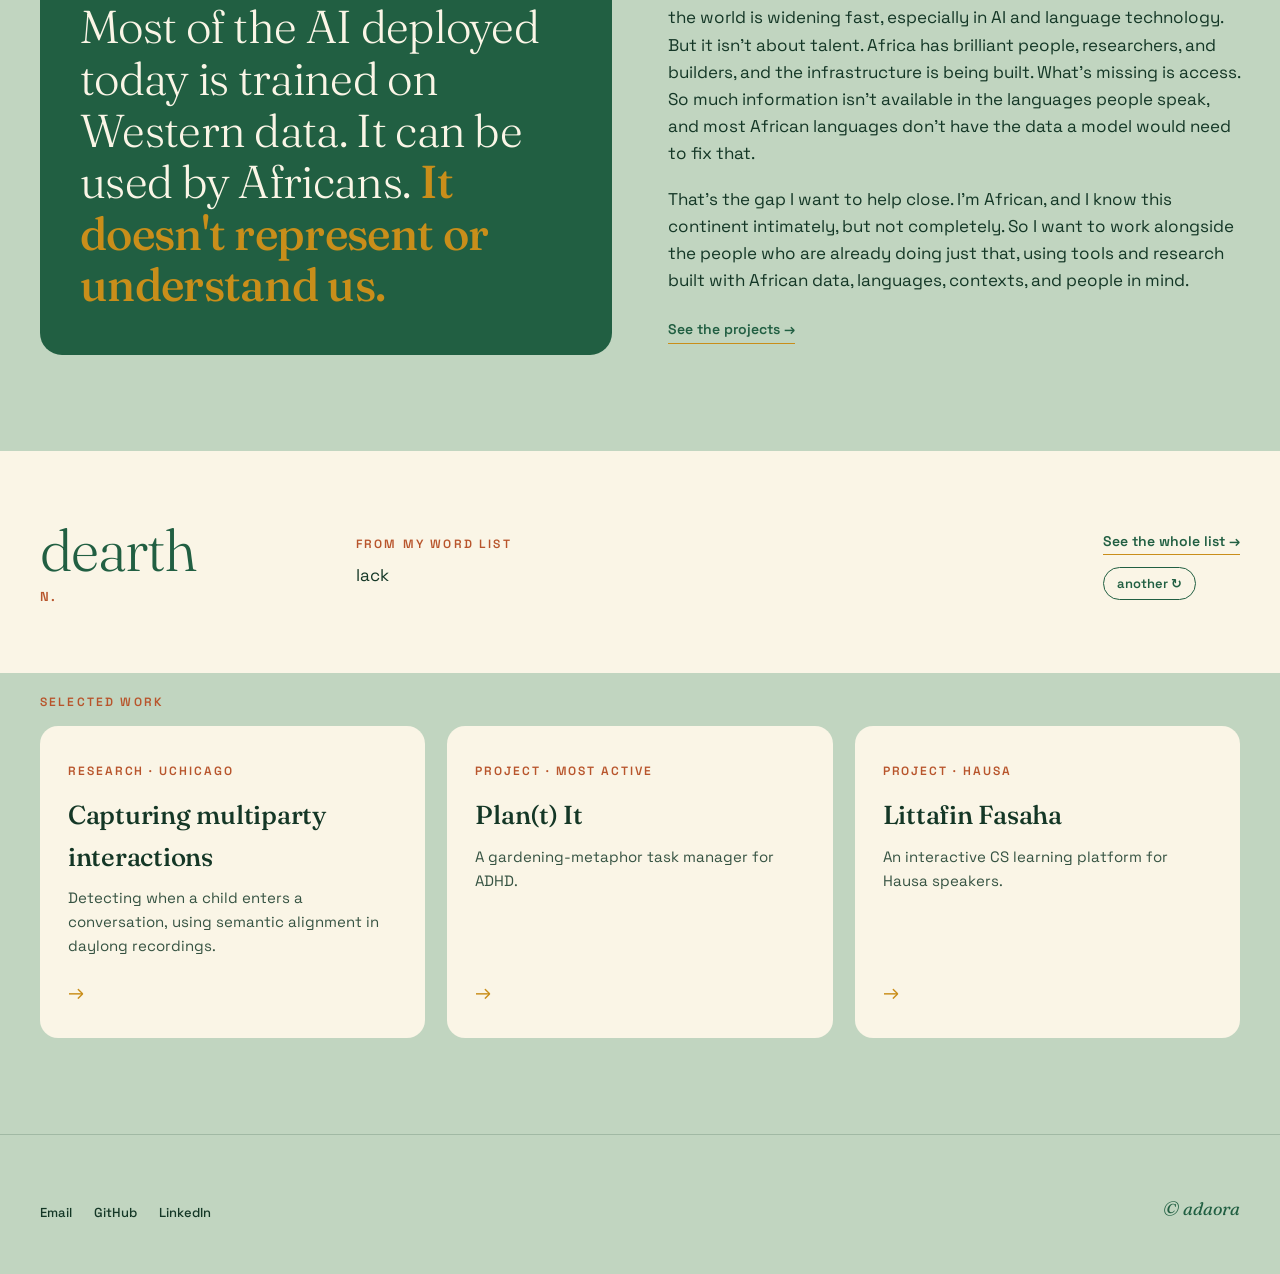
==== commit bf842c32: "Words and quotes page, hover hint arrow, favicon, about and resume updates" ====
--- a/index.html
+++ b/index.html
@@ -5,6 +5,9 @@
   <meta name="viewport" content="width=device-width, initial-scale=1.0">
   <title>Adaora Mbanefo</title>
   <meta name="description" content="Adaora Mbanefo is an undergraduate at UIUC. NLP, machine learning, AI engineering, and deep love of all things language.">
+  <link rel="icon" href="/favicon.svg" type="image/svg+xml">
+  <link rel="icon" href="/favicon-32.png" sizes="32x32" type="image/png">
+  <link rel="apple-touch-icon" href="/apple-touch-icon.png">
   <link rel="preconnect" href="https://fonts.googleapis.com">
   <link rel="stylesheet" href="https://fonts.googleapis.com/css2?family=Fraunces:ital,opsz,wght,SOFT,WONK@0,9..144,300..700,0..100,0..1;1,9..144,300..700,0..100,0..1&family=Space+Grotesk:wght@400;500;600&display=swap">
   <link rel="stylesheet" href="/style.css">
@@ -28,10 +31,16 @@
       </h1>
       <p class="say-line rv d2"><span>adore-ah</span><span class="dot">·</span><span>mm-bah-neh-fo</span></p>
       <p class="concept rv d2">No language should be left out of the technologies shaping the future.</p>
-      <p class="bio rv d3">Hi, I'm Adaora! I'm an undergraduate studying statistics, linguistics, and computer science. I'm into NLP/NLU, machine learning, and AI engineering. Outside the lab, I read fantasy and keep a running list of words I love in languages I'm still learning.</p>
+      <p class="bio rv d3">Hi, I'm Adaora! I'm an undergraduate studying statistics, linguistics, and computer science. I'm into NLP/NLU, machine learning, and AI engineering. Outside the lab, I read fantasy and keep a running list of words I love.</p>
     </div>
-    <div class="fig rv d2">
+    <div class="fig rv d2"> 
       <svg viewBox="10 30 285 215" fill="none" stroke="#215f42" stroke-width="2.4" stroke-linecap="round" stroke-linejoin="round">
+        <g class="me-note" font-family="'Fraunces',serif">
+          <text x="34" y="52" font-size="19" font-style="italic" fill="#b8552c" stroke="none">me</text>
+          <text x="62" y="52" font-size="6.5" font-family="'Space Grotesk',sans-serif" font-weight="600" letter-spacing=".6" fill="#b8552c" stroke="none">(HOVER!)</text>
+          <path class="sq" d="M 96 44 C 106 34, 116 36, 125 41" stroke="#b8552c" stroke-width="1.8"/>
+          <path class="sq2" d="M 122.1 36 L 125 41 L 119.2 41.2" stroke="#b8552c" stroke-width="1.8"/>
+        </g>
         <g class="pose pose-a">
           <circle cx="140" cy="48" r="9" fill="#215f42"/><circle cx="180" cy="48" r="9" fill="#215f42"/><circle cx="160" cy="72" r="22"/>
           <circle cx="151" cy="74" r="6"/><circle cx="169" cy="74" r="6"/><line x1="157" y1="74" x2="163" y2="74"/><path d="M 154 84 Q 160 88 166 84"/>
@@ -87,6 +96,17 @@
   </div>
 </section>
 
+<section class="band wordband" style="padding:70px 0">
+  <div class="wrap wordrow rv">
+    <div class="wword"><span id="w-word">…</span><em id="w-pos"></em></div>
+    <div>
+      <p class="label" style="margin-bottom:8px">From my word list</p>
+      <p class="wdef" id="w-def">loading…</p>
+    </div>
+    <div class="wlinks"><a class="small-link" href="/words/">See the whole list →</a><button class="again" id="w-again" type="button">another ↻</button></div>
+  </div>
+</section>
+
 <section id="work" style="padding-top:20px">
   <div class="wrap">
     <p class="label rv">Selected work</p>
@@ -106,6 +126,11 @@
     <div class="sig">&copy; adaora</div>
   </div>
 </footer>
+
+<script src="/words.js"></script>
+<script>
+(function(){const W=window.WORDS||[];let last=-1;function pick(){if(!W.length)return;let i;do{i=Math.floor(Math.random()*W.length)}while(W.length>1&&i===last);last=i;const w=W[i];document.getElementById("w-word").textContent=w[0];document.getElementById("w-pos").textContent=w[1]||"";document.getElementById("w-def").textContent=w[2]}pick();document.getElementById("w-again").addEventListener("click",pick)})();
+</script>
 <script src="/script.js"></script>
 </body>
 </html>
--- a/style.css
+++ b/style.css
@@ -111,3 +111,23 @@
 h2{margin-bottom:22px}
 .split{gap:56px}
 section{padding:96px 0}
+
+/* "me" annotation on the figure */
+.fig{position:relative}
+.me-note{position:absolute;left:6%;top:-13%;display:flex;align-items:flex-start;gap:6px;pointer-events:none;z-index:2}
+.me-note span{font-family:var(--display);font-style:italic;font-size:24px;color:var(--rust);line-height:1;margin-top:12px;white-space:nowrap}
+.me-note span small{font-family:var(--sans);font-style:normal;font-size:12px;letter-spacing:.08em;text-transform:uppercase;font-weight:600;opacity:.85;margin-left:4px}
+.me-note .squig{width:90px;height:70px;margin-top:14px}
+.me-note .squig path{stroke-dasharray:160;stroke-dashoffset:160;animation:draw 1.1s .9s ease-out forwards}
+.me-note .squig path+path{stroke-dasharray:40;stroke-dashoffset:40;animation:draw .35s 1.9s ease-out forwards}
+@keyframes draw{to{stroke-dashoffset:0}}
+
+/* word strip */
+.wordrow{width:100%;display:grid;grid-template-columns:minmax(260px,auto) 1fr auto;gap:56px;align-items:center}
+.wordrow .wdef{font-size:17px;margin:0;max-width:36ch}
+.wordrow .wword{font-family:var(--display);font-weight:300;font-size:clamp(40px,4.6vw,64px);line-height:1;color:var(--forest);letter-spacing:-.02em;text-align:left}
+.wordrow .wword em{display:block;font-family:var(--sans);font-style:normal;font-size:13px;letter-spacing:.14em;text-transform:uppercase;color:var(--rust);font-weight:600;margin-top:10px}
+.wordrow .wlinks{display:flex;flex-direction:column;gap:12px;align-items:flex-start}
+.wordrow .again{background:none;border:1.5px solid var(--forest);color:var(--forest);border-radius:999px;padding:7px 13px;font:600 13px var(--sans);cursor:pointer;transition:.2s}
+.wordrow .again:hover{background:var(--forest);color:var(--cream)}
+@media(max-width:900px){.wordrow{grid-template-columns:1fr}.wordrow .wword{text-align:left}.me-note{display:none}}
